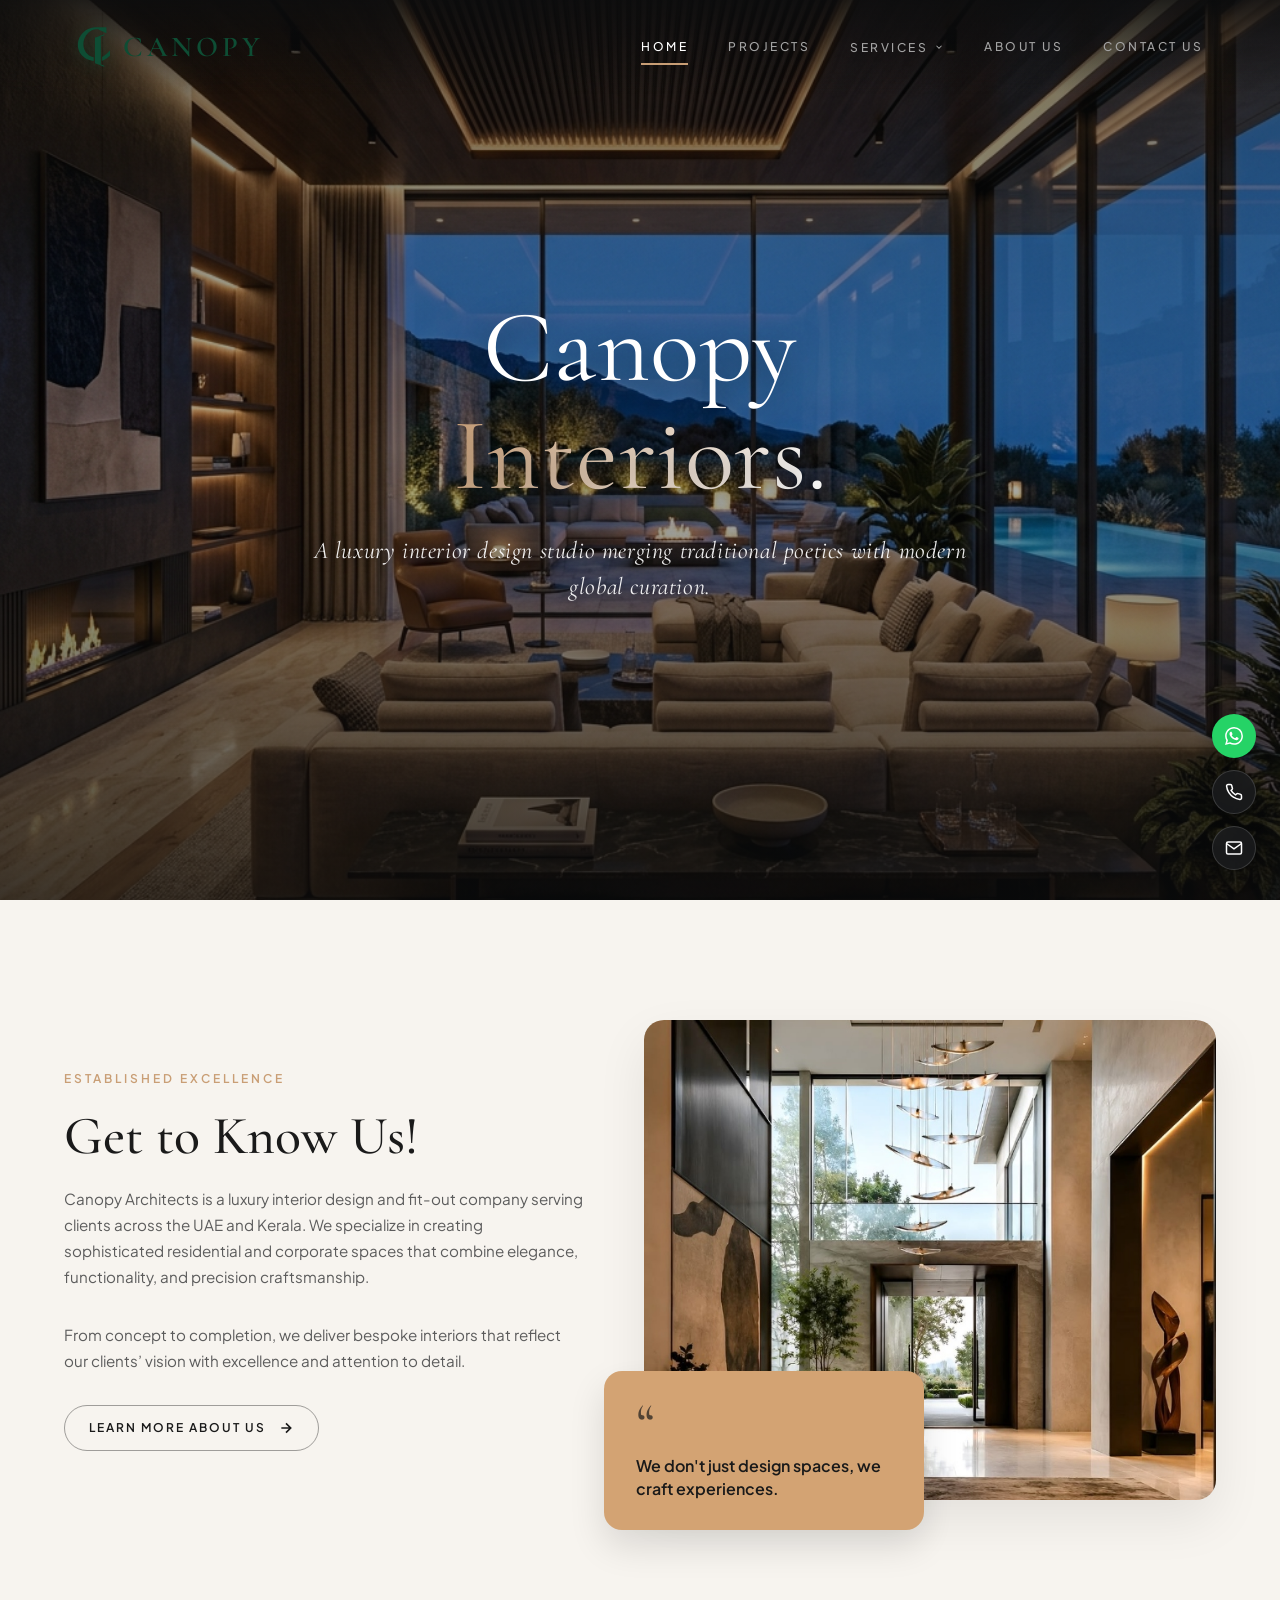
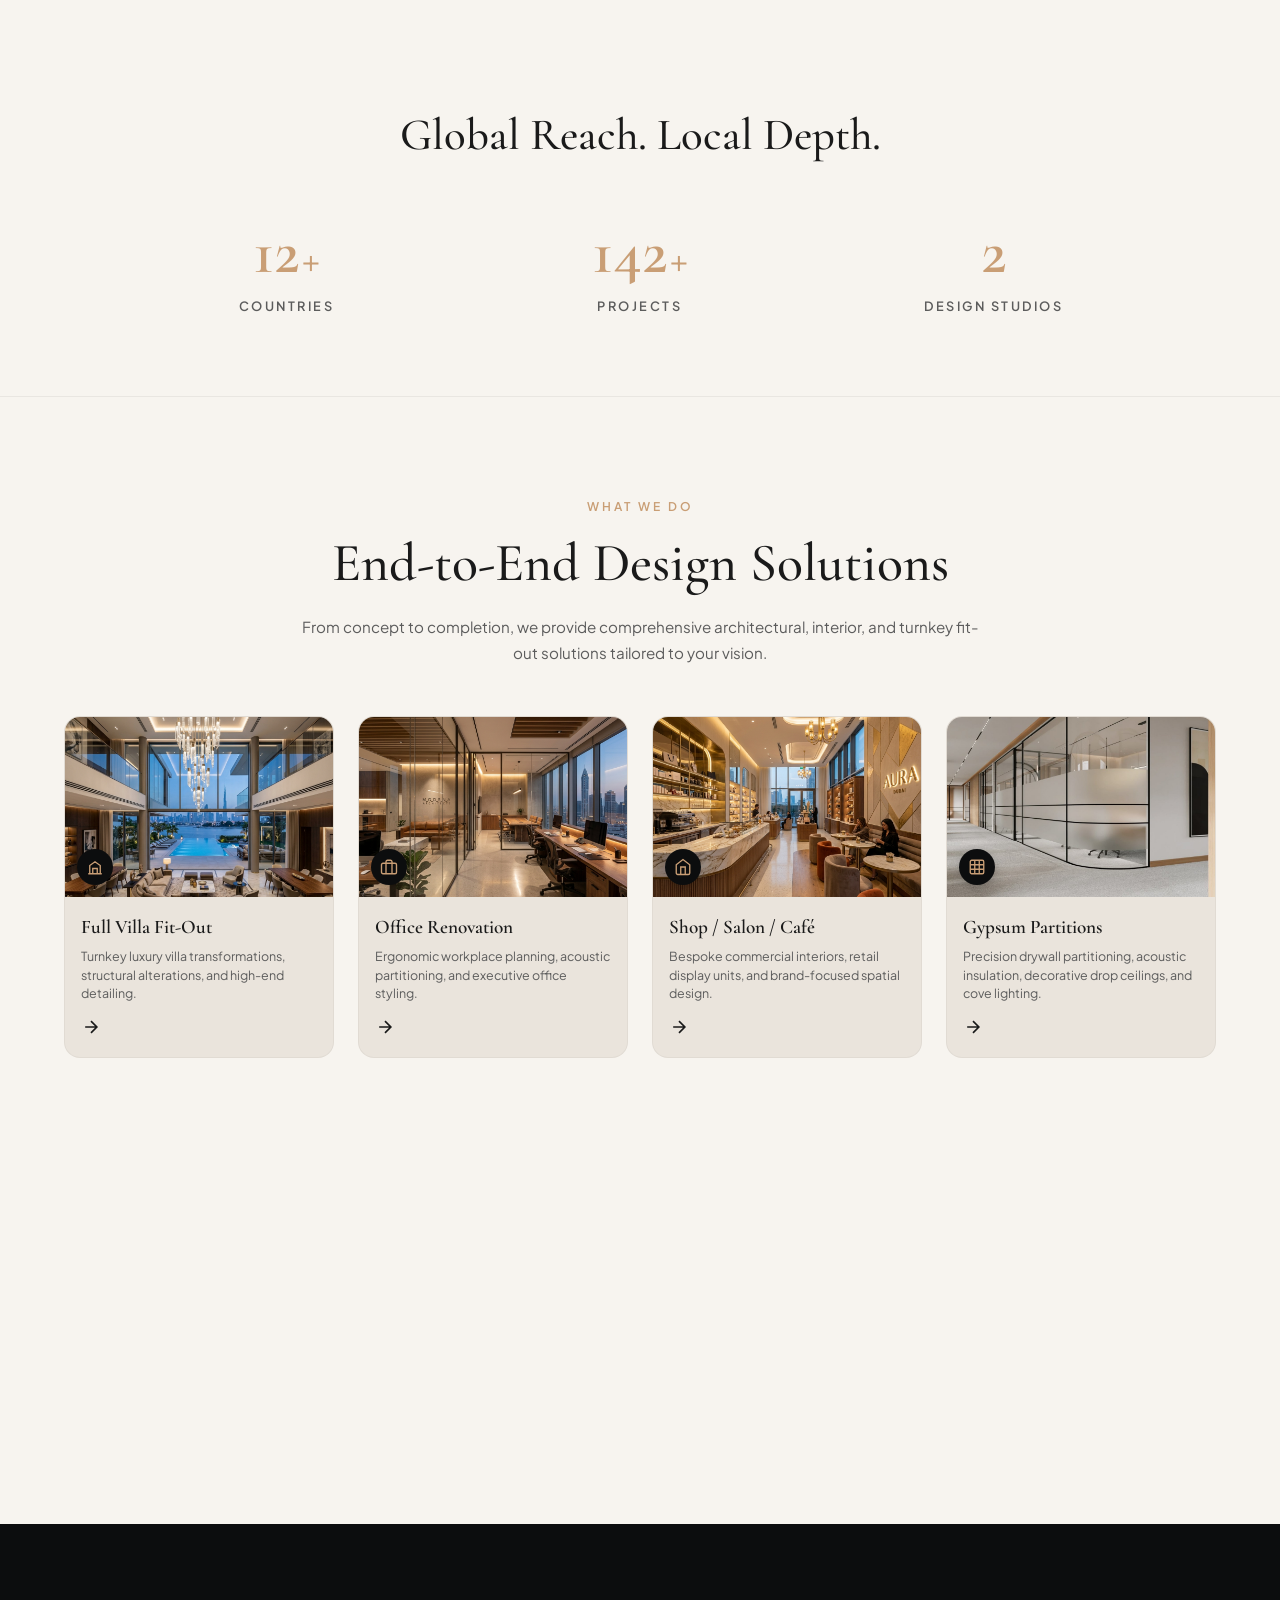
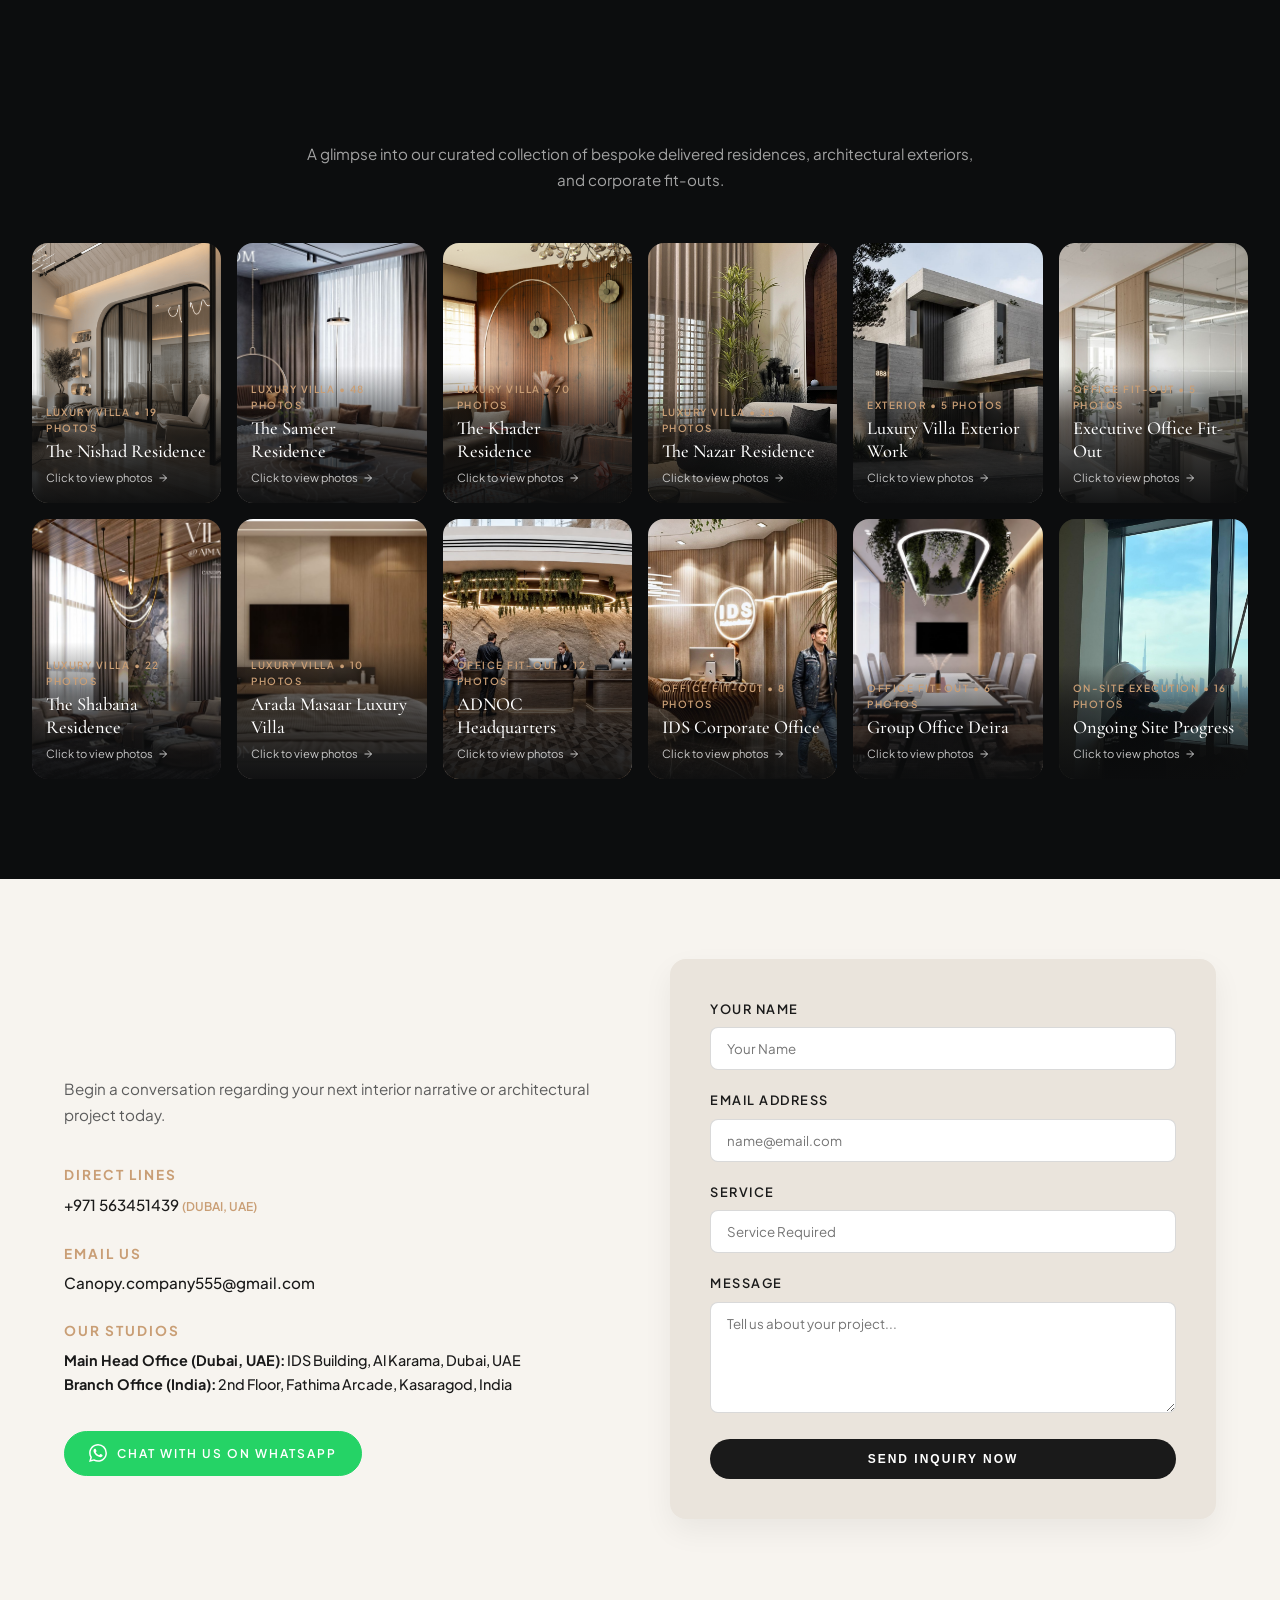
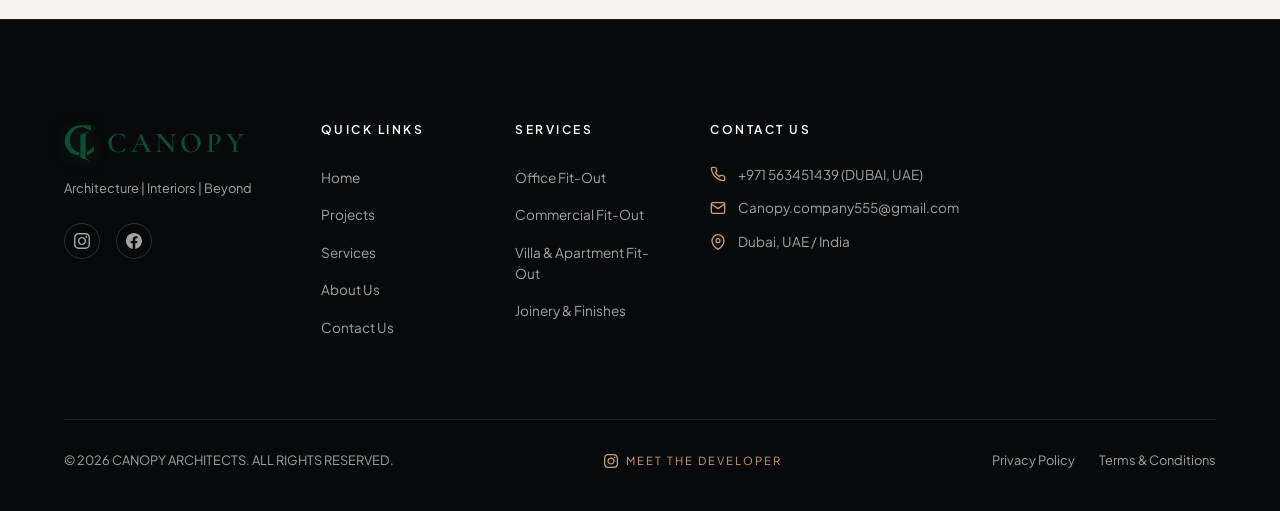
==== index.html @ b6ee69c8 "23" ====
<!DOCTYPE html>
<html lang="en">

<head>
  <meta charset="UTF-8">
  <meta name="viewport" content="width=device-width, initial-scale=1.0">

  <!-- Primary SEO Meta Tags -->
  <title>Canopy Interiors | Luxury Interior Design & Fit-Out Company in Dubai, UAE</title>
  <meta name="description" content="Canopy Interiors is a premium interior design and fit-out company in Dubai, UAE. We specialize in luxury villa interiors, office renovation, commercial fit-outs, joinery, gypsum ceilings, and turnkey solutions across the UAE and India.">
  <meta name="keywords" content="interior design Dubai, fit-out company Dubai, luxury interior design UAE, office fit-out Dubai, villa interior design UAE, commercial fit-out Sharjah, apartment renovation Dubai, gypsum ceiling Dubai, joinery company Dubai, turnkey fit-out UAE, best interior designer Dubai, café salon fit-out Dubai, painting wall finishes Dubai, flooring tiling Dubai, office renovation Dubai, residential fit-out UAE, interior architecture Dubai, luxury villa fit-out Sharjah Ajman, Canopy Interiors, Canopy Architects, bespoke interiors UAE, high-end residential design Dubai, corporate office design UAE, kitchen wardrobe joinery Dubai, interior fit-out company Al Karama">
  <meta name="author" content="Canopy Interiors">
  <meta name="robots" content="index, follow, max-image-preview:large, max-snippet:-1, max-video-preview:-1">
  <meta name="google-site-verification" content="16DG1iK7sAU2YDJqStydUsuy95NNR73WATD-W6Xphis" />

  <!-- Geo-Targeting -->
  <meta name="geo.region" content="AE-DU">
  <meta name="geo.placename" content="Dubai, UAE">
  <meta name="geo.position" content="25.2532;55.3024">
  <meta name="ICBM" content="25.2532, 55.3024">

  <!-- Canonical & Language -->
  <link rel="canonical" href="https://www.canopyinteriors.ae/">
  <link rel="alternate" hreflang="en-ae" href="https://www.canopyinteriors.ae/">
  <link rel="alternate" hreflang="en" href="https://www.canopyinteriors.ae/">
  <link rel="alternate" hreflang="x-default" href="https://www.canopyinteriors.ae/">

  <!-- Open Graph / Facebook -->
  <meta property="og:type" content="website">
  <meta property="og:url" content="https://www.canopyinteriors.ae/">
  <meta property="og:title" content="Canopy Interiors | Luxury Interior Design & Fit-Out Company in Dubai, UAE">
  <meta property="og:description" content="Premium interior design and fit-out studio crafting luxury villa interiors, corporate offices, and commercial spaces across the UAE. From concept to turnkey completion.">
  <meta property="og:image" content="https://www.canopyinteriors.ae/images/hero.jpg">
  <meta property="og:image:width" content="1200">
  <meta property="og:image:height" content="630">
  <meta property="og:locale" content="en_AE">
  <meta property="og:site_name" content="Canopy Interiors">

  <!-- Twitter Card -->
  <meta name="twitter:card" content="summary_large_image">
  <meta name="twitter:title" content="Canopy Interiors | Luxury Interior Design & Fit-Out in Dubai">
  <meta name="twitter:description" content="Premium interior design and fit-out studio crafting luxury villa interiors, corporate offices, and commercial spaces across the UAE.">
  <meta name="twitter:image" content="https://www.canopyinteriors.ae/images/hero.jpg">

  <!-- Performance & Branding -->
  <meta name="theme-color" content="#1a1a1a">
  <meta name="msapplication-TileColor" content="#1a1a1a">
  <link rel="dns-prefetch" href="//fonts.googleapis.com">
  <link rel="dns-prefetch" href="//fonts.gstatic.com">
  <link rel="preconnect" href="https://fonts.googleapis.com" crossorigin>
  <link rel="preconnect" href="https://fonts.gstatic.com" crossorigin>

  <!-- Favicon -->
  <link rel="icon" type="image/svg+xml" href="images/canopy_logo_mark.svg">
  <link rel="alternate icon" type="image/png" href="images/canopy_logo_mark.png">
  <link rel="apple-touch-icon" href="images/canopy_logo_mark.png">

  <!-- Stylesheet -->
  <link rel="stylesheet" href="style.css">

  <!-- JSON-LD Structured Data: Organization -->
  <script type="application/ld+json">
  {
    "@context": "https://schema.org",
    "@type": "Organization",
    "name": "Canopy Interiors",
    "alternateName": "Canopy Architects",
    "url": "https://www.canopyinteriors.ae",
    "logo": "https://www.canopyinteriors.ae/images/canopy_logo_mark.svg",
    "image": "https://www.canopyinteriors.ae/images/hero.jpg",
    "description": "Premium interior design and fit-out company in Dubai, UAE specializing in luxury villa interiors, office renovation, and commercial fit-outs.",
    "email": "Canopy.company555@gmail.com",
    "telephone": "+971563451439",
    "address": {
      "@type": "PostalAddress",
      "streetAddress": "IDS Building, Al Karama",
      "addressLocality": "Dubai",
      "addressRegion": "Dubai",
      "addressCountry": "AE"
    },
    "sameAs": [
      "https://www.instagram.com/canopy_company"
    ],
    "contactPoint": {
      "@type": "ContactPoint",
      "telephone": "+971563451439",
      "contactType": "customer service",
      "areaServed": ["AE", "IN"],
      "availableLanguage": ["English", "Arabic", "Hindi", "Malayalam"]
    }
  }
  </script>

  <!-- JSON-LD Structured Data: LocalBusiness (Interior Designer) -->
  <script type="application/ld+json">
  {
    "@context": "https://schema.org",
    "@type": "InteriorDesigner",
    "name": "Canopy Interiors",
    "image": "https://www.canopyinteriors.ae/images/hero.jpg",
    "url": "https://www.canopyinteriors.ae",
    "telephone": "+971563451439",
    "email": "Canopy.company555@gmail.com",
    "address": {
      "@type": "PostalAddress",
      "streetAddress": "IDS Building, Al Karama",
      "addressLocality": "Dubai",
      "addressRegion": "Dubai",
      "postalCode": "",
      "addressCountry": "AE"
    },
    "geo": {
      "@type": "GeoCoordinates",
      "latitude": 25.2532,
      "longitude": 55.3024
    },
    "openingHoursSpecification": [
      {
        "@type": "OpeningHoursSpecification",
        "dayOfWeek": ["Monday","Tuesday","Wednesday","Thursday","Sunday"],
        "opens": "09:00",
        "closes": "18:00"
      },
      {
        "@type": "OpeningHoursSpecification",
        "dayOfWeek": "Saturday",
        "opens": "09:00",
        "closes": "14:00"
      }
    ],
    "priceRange": "$$$$",
    "areaServed": [
      { "@type": "City", "name": "Dubai" },
      { "@type": "City", "name": "Sharjah" },
      { "@type": "City", "name": "Ajman" },
      { "@type": "City", "name": "Abu Dhabi" },
      { "@type": "Country", "name": "United Arab Emirates" }
    ],
    "hasOfferCatalog": {
      "@type": "OfferCatalog",
      "name": "Interior Design & Fit-Out Services",
      "itemListElement": [
        { "@type": "Offer", "itemOffered": { "@type": "Service", "name": "Office Renovation & Fit-Out" } },
        { "@type": "Offer", "itemOffered": { "@type": "Service", "name": "Full Villa Fit-Out" } },
        { "@type": "Offer", "itemOffered": { "@type": "Service", "name": "Apartment Renovation" } },
        { "@type": "Offer", "itemOffered": { "@type": "Service", "name": "Shop / Salon / Café Fit-Out" } },
        { "@type": "Offer", "itemOffered": { "@type": "Service", "name": "Gypsum Partitions & Ceilings" } },
        { "@type": "Offer", "itemOffered": { "@type": "Service", "name": "Joinery, Wardrobes & Kitchens" } },
        { "@type": "Offer", "itemOffered": { "@type": "Service", "name": "Painting & Wall Finishes" } },
        { "@type": "Offer", "itemOffered": { "@type": "Service", "name": "Flooring & Tiling" } }
      ]
    }
  }
  </script>

  <!-- JSON-LD Structured Data: WebSite with SearchAction -->
  <script type="application/ld+json">
  {
    "@context": "https://schema.org",
    "@type": "WebSite",
    "name": "Canopy Interiors",
    "url": "https://www.canopyinteriors.ae",
    "potentialAction": {
      "@type": "SearchAction",
      "target": "https://www.canopyinteriors.ae/?s={search_term_string}",
      "query-input": "required name=search_term_string"
    }
  }
  </script>

  <!-- JSON-LD Structured Data: BreadcrumbList -->
  <script type="application/ld+json">
  {
    "@context": "https://schema.org",
    "@type": "BreadcrumbList",
    "itemListElement": [
      {
        "@type": "ListItem",
        "position": 1,
        "name": "Home",
        "item": "https://www.canopyinteriors.ae/"
      }
    ]
  }
  </script>

  <!-- JSON-LD Structured Data: FAQPage (Rich Snippets) -->
  <script type="application/ld+json">
  {
    "@context": "https://schema.org",
    "@type": "FAQPage",
    "mainEntity": [
      {
        "@type": "Question",
        "name": "What services does Canopy Interiors offer in Dubai?",
        "acceptedAnswer": {
          "@type": "Answer",
          "text": "Canopy Interiors offers comprehensive interior design and fit-out services including full villa fit-outs, office renovations, commercial fit-outs (shops, salons, cafés), apartment renovations, gypsum partitions and ceilings, joinery and kitchen design, painting and wall finishes, and flooring and tiling services across Dubai, Sharjah, Ajman, and the wider UAE."
        }
      },
      {
        "@type": "Question",
        "name": "Where is Canopy Interiors located?",
        "acceptedAnswer": {
          "@type": "Answer",
          "text": "Canopy Interiors has its main head office at IDS Building, Al Karama, Dubai, UAE. We also have a branch office at 2nd Floor, Fathima Arcade, Kasaragod, India. We serve clients across Dubai, Sharjah, Ajman, Abu Dhabi, and all UAE emirates."
        }
      },
      {
        "@type": "Question",
        "name": "Does Canopy Interiors do office fit-outs in Dubai?",
        "acceptedAnswer": {
          "@type": "Answer",
          "text": "Yes, Canopy Interiors specializes in office renovation and fit-out services in Dubai. We provide ergonomic workplace planning, acoustic partitioning, IT cabling integration, executive office styling, and complete corporate interior transformations. Our portfolio includes projects like the ADNOC Headquarters and IDS Executive Corporate Office."
        }
      },
      {
        "@type": "Question",
        "name": "What areas does Canopy Interiors serve in the UAE?",
        "acceptedAnswer": {
          "@type": "Answer",
          "text": "Canopy Interiors serves clients across all major emirates in the UAE including Dubai, Sharjah, Ajman, Abu Dhabi, Ras Al Khaimah, Fujairah, and Umm Al Quwain. We have completed over 150 projects across 12 countries, with a strong focus on the UAE market."
        }
      },
      {
        "@type": "Question",
        "name": "How much does interior design cost in Dubai?",
        "acceptedAnswer": {
          "@type": "Answer",
          "text": "Interior design costs in Dubai vary based on the scope, size, and luxury level of the project. Canopy Interiors offers bespoke pricing tailored to each client's requirements. Contact us at +971 563451439 or Canopy.company555@gmail.com for a personalized consultation and quote."
        }
      }
    ]
  }
  </script>
</head>

<body>
  <!-- Scroll Progress Bar -->
  <div class="scroll-progress-bar" id="scrollProgress"></div>

  <!-- Header Navigation -->
  <header class="header" id="header">
    <div class="nav-container">
      <a href="index.html" class="logo">
        <img src="images/canopy_logo_mark.svg" alt="Canopy Logo" class="logo-icon">
        <span>CANOPY</span>
      </a>

      <nav class="desktop-nav">
        <a href="index.html" class="active">HOME</a>
        <a href="projects.html">PROJECTS</a>
        <div class="nav-dropdown-container">
          <button type="button" class="nav-dropdown-btn" id="servicesDropdownBtn" aria-expanded="false" aria-haspopup="true">
            <span>SERVICES</span>
            <svg class="dropdown-chevron" width="10" height="10" viewBox="0 0 24 24" fill="none" stroke="currentColor" stroke-width="2.5"><path d="M6 9l6 6 6-6"/></svg>
          </button>
          <div class="services-context-menu" id="servicesContextMenu" role="menu">
            <!-- Group 1: Commercial Fit-Out -->
            <div class="context-menu-group">
              <a href="services.html#office" class="context-menu-item" role="menuitem">
                <span class="item-icon">
                  <svg width="16" height="16" viewBox="0 0 24 24" fill="none" stroke="currentColor" stroke-width="2"><rect x="2" y="7" width="20" height="14" rx="2" ry="2"/><path d="M16 21V5a2 2 0 0 0-2-2h-4a2 2 0 0 0-2 2v16"/></svg>
                </span>
                <span class="item-text">Office Renovation & Fit-Out</span>
              </a>
              <a href="services.html#retail" class="context-menu-item" role="menuitem">
                <span class="item-icon">
                  <svg width="16" height="16" viewBox="0 0 24 24" fill="none" stroke="currentColor" stroke-width="2"><path d="M3 9l9-7 9 7v11a2 2 0 0 1-2 2H5a2 2 0 0 1-2-2z"/><polyline points="9 22 9 12 15 12 15 22"/></svg>
                </span>
                <span class="item-text">Shop / Salon / Café Fit-Out</span>
              </a>
            </div>

            <div class="context-menu-divider"></div>

            <!-- Group 2: Architectural & Finishes -->
            <div class="context-menu-group">
              <a href="services.html#gypsum" class="context-menu-item" role="menuitem">
                <span class="item-icon">
                  <svg width="16" height="16" viewBox="0 0 24 24" fill="none" stroke="currentColor" stroke-width="2"><rect x="3" y="3" width="18" height="18" rx="2"/><path d="M3 9h18M3 15h18M9 3v18M15 3v18"/></svg>
                </span>
                <span class="item-text">Gypsum Partitions & Ceilings</span>
              </a>
              <a href="services.html#joinery" class="context-menu-item" role="menuitem">
                <span class="item-icon">
                  <svg width="16" height="16" viewBox="0 0 24 24" fill="none" stroke="currentColor" stroke-width="2"><path d="M20 3H4a2 2 0 0 0-2 2v14a2 2 0 0 0 2 2h16a2 2 0 0 0 2-2V5a2 2 0 0 0-2-2z"/><line x1="12" y1="3" x2="12" y2="21"/><line x1="12" y1="12" x2="20" y2="12"/></svg>
                </span>
                <span class="item-text">Joinery, Wardrobes & Kitchens</span>
              </a>
              <a href="services.html#painting" class="context-menu-item" role="menuitem">
                <span class="item-icon">
                  <svg width="16" height="16" viewBox="0 0 24 24" fill="none" stroke="currentColor" stroke-width="2"><path d="M12 19l7-7 3 3-7 7-3-3z"/><path d="M18 13l-1.5-7.5L2 2l3.5 14.5L13 18l5-5z"/><circle cx="11" cy="11" r="2"/></svg>
                </span>
                <span class="item-text">Painting & Wall Finishes</span>
              </a>
              <a href="services.html#flooring" class="context-menu-item" role="menuitem">
                <span class="item-icon">
                  <svg width="16" height="16" viewBox="0 0 24 24" fill="none" stroke="currentColor" stroke-width="2"><rect x="3" y="3" width="18" height="18" rx="2"/><line x1="3" y1="12" x2="21" y2="12"/><line x1="12" y1="3" x2="12" y2="21"/></svg>
                </span>
                <span class="item-text">Flooring & Tiling</span>
              </a>
            </div>

            <div class="context-menu-divider"></div>

            <!-- Group 3: Residential Fit-Out -->
            <div class="context-menu-group">
              <a href="services.html#apartment" class="context-menu-item" role="menuitem">
                <span class="item-icon">
                  <svg width="16" height="16" viewBox="0 0 24 24" fill="none" stroke="currentColor" stroke-width="2"><rect x="4" y="2" width="16" height="20" rx="2"/><line x1="9" y1="6" x2="11" y2="6"/><line x1="13" y1="6" x2="15" y2="6"/></svg>
                </span>
                <span class="item-text">Apartment Renovation</span>
              </a>
              <a href="services.html#villa" class="context-menu-item" role="menuitem">
                <span class="item-icon">
                  <svg width="16" height="16" viewBox="0 0 24 24" fill="none" stroke="currentColor" stroke-width="2"><path d="M3 21h18M5 21V10l7-5 7 5v11M9 14h6v7H9z"/></svg>
                </span>
                <span class="item-text">Full Villa Fit-Out</span>
              </a>
            </div>

            <div class="context-menu-divider"></div>

            <!-- Action Link -->
            <div class="context-menu-group">
              <a href="services.html" class="context-menu-item item-action" role="menuitem">
                <span class="item-text">All Services Overview</span>
                <span class="item-arrow">
                  <svg width="12" height="12" viewBox="0 0 24 24" fill="none" stroke="currentColor" stroke-width="2.5"><path d="M9 18l6-6-6-6"/></svg>
                </span>
              </a>
            </div>
          </div>
        </div>
        <a href="about.html">ABOUT US</a>
        <a href="contact.html">CONTACT US</a>
      </nav>


      <div class="menu-toggle" id="menuToggle" aria-label="Open Navigation Menu">
        <span></span>
        <span></span>
        <span></span>
      </div>
    </div>
  </header>

  <!-- Mobile Overlay Menu -->
  <div class="mobile-menu-overlay" id="mobileMenu">
    <div class="mobile-menu-close" id="menuClose">&#x2715;</div>
    <ul class="mobile-nav-links">
      <li><a href="index.html" class="active">HOME</a></li>
      <li><a href="projects.html">PROJECTS</a></li>
      <li><a href="services.html">SERVICES</a></li>
      <li><a href="about.html">ABOUT US</a></li>
      <li><a href="contact.html">CONTACT US</a></li>
    </ul>

    <!-- Quick Contact Links inside Mobile Sidebar -->
    <div class="mobile-sidebar-contacts">
      <a href="https://wa.me/971563451439" target="_blank" class="sidebar-contact-btn sidebar-wa">
        <svg width="18" height="18" viewBox="0 0 24 24" fill="currentColor">
          <path d="M17.472 14.382c-.297-.149-1.758-.867-2.03-.967-.273-.099-.471-.148-.67.15-.197.297-.767.966-.94 1.164-.173.199-.347.223-.644.075-.297-.15-1.255-.463-2.39-1.475-.883-.788-1.48-1.761-1.653-2.059-.173-.297-.018-.458.13-.606.134-.133.298-.347.446-.52.149-.174.198-.298.298-.497.099-.198.05-.371-.025-.52-.075-.149-.669-1.612-.916-2.207-.242-.579-.487-.5-.669-.51-.173-.008-.371-.01-.57-.01-.198 0-.52.074-.792.372-.272.297-1.04 1.016-1.04 2.479 0 1.462 1.065 2.875 1.213 3.074.149.198 2.096 3.2 5.077 4.487.709.306 1.262.489 1.694.625.712.227 1.36.195 1.871.118.571-.085 1.758-.719 2.006-1.413.248-.694.248-1.289.173-1.413-.074-.124-.272-.198-.57-.347m-5.421 7.403h-.004a9.87 9.87 0 01-5.031-1.378l-.361-.214-3.741.982.998-3.648-.235-.374a9.86 9.86 0 01-1.51-5.26c.001-5.45 4.436-9.884 9.888-9.884 2.64 0 5.122 1.03 6.988 2.898a9.825 9.825 0 012.893 6.994c-.003 5.45-4.437 9.884-9.885 9.884m8.411-18.297A11.815 11.815 0 0012.05 0C5.495 0 .16 5.335.157 11.892c0 2.096.547 4.142 1.588 5.945L.057 24l6.305-1.654a11.882 11.882 0 005.683 1.448h.005c6.554 0 11.89-5.335 11.893-11.893a11.821 11.821 0 00-3.48-8.413Z"/>
        </svg>
        <span>WhatsApp</span>
      </a>
      <a href="tel:+971563451439" class="sidebar-contact-btn sidebar-phone">
        <svg width="18" height="18" viewBox="0 0 24 24" fill="none" stroke="currentColor" stroke-width="2">
          <path d="M22 16.92v3a2 2 0 0 1-2.18 2 19.79 19.79 0 0 1-8.63-3.07 19.5 19.5 0 0 1-6-6 19.79 19.79 0 0 1-3.07-8.67A2 2 0 0 1 4.11 2h3a2 2 0 0 1 2 1.72 12.84 12.84 0 0 0 .7 2.81 2 2 0 0 1-.45 2.11L8.09 9.91a16 16 0 0 0 6 6l1.27-1.27a2 2 0 0 1 2.11-.45 12.84 12.84 0 0 0 2.81.7A2 2 0 0 1 22 16.92z"/>
        </svg>
        <span>Call Us</span>
      </a>
      <a href="mailto:Canopy.company555@gmail.com" class="sidebar-contact-btn sidebar-email">
        <svg width="18" height="18" viewBox="0 0 24 24" fill="none" stroke="currentColor" stroke-width="2">
          <path d="M4 4h16c1.1 0 2 .9 2 2v12c0 1.1-.9 2-2 2H4c-1.1 0-2-.9-2-2V6c0-1.1.9-2 2-2z"/>
          <polyline points="22,6 12,13 2,6"/>
        </svg>
        <span>Email Us</span>
      </a>
    </div>
  </div>

  <main>
    <!-- Hero Section -->
    <section class="hero-section" id="hero">
      <div class="hero-bg" style="background-image: url('images/hero.jpg');"></div>
      <div class="hero-overlay"></div>

      <div class="hero-content">
        <h1 class="hero-title">
          Canopy<br><span class="hero-architects-gold">Interiors.</span>
        </h1>
        <p class="hero-tagline">
          A luxury interior design studio merging traditional poetics with modern global curation.
        </p>
      </div>

      <!-- Floating Action Buttons -->
      <div class="hero-floating-contacts">
        <a href="https://wa.me/971563451439" target="_blank" class="float-btn float-wa" aria-label="WhatsApp">
          <svg width="18" height="18" viewBox="0 0 24 24" fill="currentColor">
            <path
              d="M17.472 14.382c-.297-.149-1.758-.867-2.03-.967-.273-.099-.471-.148-.67.15-.197.297-.767.966-.94 1.164-.173.199-.347.223-.644.075-.297-.15-1.255-.463-2.39-1.475-.883-.788-1.48-1.761-1.653-2.059-.173-.297-.018-.458.13-.606.134-.133.298-.347.446-.52.149-.174.198-.298.298-.497.099-.198.05-.371-.025-.52-.075-.149-.669-1.612-.916-2.207-.242-.579-.487-.5-.669-.51-.173-.008-.371-.01-.57-.01-.198 0-.52.074-.792.372-.272.297-1.04 1.016-1.04 2.479 0 1.462 1.065 2.875 1.213 3.074.149.198 2.096 3.2 5.077 4.487.709.306 1.262.489 1.694.625.712.227 1.36.195 1.871.118.571-.085 1.758-.719 2.006-1.413.248-.694.248-1.289.173-1.413-.074-.124-.272-.198-.57-.347m-5.421 7.403h-.004a9.87 9.87 0 01-5.031-1.378l-.361-.214-3.741.982.998-3.648-.235-.374a9.86 9.86 0 01-1.51-5.26c.001-5.45 4.436-9.884 9.888-9.884 2.64 0 5.122 1.03 6.988 2.898a9.825 9.825 0 012.893 6.994c-.003 5.45-4.437 9.884-9.885 9.884m8.411-18.297A11.815 11.815 0 0012.05 0C5.495 0 .16 5.335.157 11.892c0 2.096.547 4.142 1.588 5.945L.057 24l6.305-1.654a11.882 11.882 0 005.683 1.448h.005c6.554 0 11.89-5.335 11.893-11.893a11.821 11.821 0 00-3.48-8.413Z" />
          </svg>
        </a>
        <a href="tel:+971563451439" class="float-btn float-dark" aria-label="Phone">
          <svg width="18" height="18" viewBox="0 0 24 24" fill="none" stroke="currentColor" stroke-width="2">
            <path
              d="M22 16.92v3a2 2 0 0 1-2.18 2 19.79 19.79 0 0 1-8.63-3.07 19.5 19.5 0 0 1-6-6 19.79 19.79 0 0 1-3.07-8.67A2 2 0 0 1 4.11 2h3a2 2 0 0 1 2 1.72 12.84 12.84 0 0 0 .7 2.81 2 2 0 0 1-.45 2.11L8.09 9.91a16 16 0 0 0 6 6l1.27-1.27a2 2 0 0 1 2.11-.45 12.84 12.84 0 0 0 2.81.7A2 2 0 0 1 22 16.92z" />
          </svg>
        </a>
        <a href="mailto:Canopy.company555@gmail.com" class="float-btn float-dark" aria-label="Email">
          <svg width="18" height="18" viewBox="0 0 24 24" fill="none" stroke="currentColor" stroke-width="2">
            <path d="M4 4h16c1.1 0 2 .9 2 2v12c0 1.1-.9 2-2 2H4c-1.1 0-2-.9-2-2V6c0-1.1.9-2 2-2z" />
            <polyline points="22,6 12,13 2,6" />
          </svg>
        </a>
      </div>

    </section>

    <!-- Get to Know Us Section -->
    <section class="about-canopy-section" id="about">
      <div class="container">
        <div class="about-canopy-grid">
          <div class="about-canopy-left">
            <span class="section-tag">ESTABLISHED EXCELLENCE</span>
            <h2 class="section-heading">Get to Know Us!</h2>
            <p class="section-desc">
              Canopy Architects is a luxury interior design and fit-out company serving clients across the UAE and
              Kerala. We specialize in creating sophisticated residential and corporate spaces that combine elegance,
              functionality, and precision craftsmanship.
            </p>
            <p class="section-desc">
              From concept to completion, we deliver bespoke interiors that reflect our clients’ vision with excellence
              and attention to detail.
            </p>
            <a href="about.html" class="btn-outline-dark">
              <span>LEARN MORE ABOUT US</span>
              <svg width="16" height="16" viewBox="0 0 24 24" fill="none" stroke="currentColor" stroke-width="2.5">
                <path d="M5 12h14M12 5l7 7-7 7" />
              </svg>
            </a>
          </div>

          <div class="about-canopy-right">
            <div class="about-img-container">
              <img src="images/about.jpg" alt="Canopy Interiors - Luxury interior design studio in Dubai UAE" loading="lazy">
              <div class="floating-quote-box">
                <div class="quote-icon">“</div>
                <p>We don't just design spaces, we craft experiences.</p>
              </div>
            </div>
          </div>
        </div>
      </div>
    </section>

    <!-- Global Stats Section -->
    <section class="stats-section">
      <div class="container">
        <h3 class="stats-title">Global Reach. Local Depth.</h3>
        <div class="stats-grid">
          <div class="stat-item">
            <p class="stat-num"><span class="stat-counter" data-target="12">0</span><span class="plus-fix">+</span></p>
            <p class="stat-label">Countries</p>
          </div>
          <div class="stat-item">
            <p class="stat-num"><span class="stat-counter" data-target="150">0</span><span class="plus-fix">+</span></p>
            <p class="stat-label">Projects</p>
          </div>
          <div class="stat-item">
            <p class="stat-num"><span class="stat-counter" data-target="2">0</span></p>
            <p class="stat-label">Design Studios</p>
          </div>
        </div>
      </div>
    </section>

    <!-- Section 1: WHAT WE DO (Light Section) -->
    <section class="what-we-do-section" id="services">
      <div class="container">
        <div class="what-we-do-header">
          <span class="section-tag">WHAT WE DO</span>
          <h2 class="section-heading">End-to-End Design Solutions</h2>
          <p class="section-desc">
            From concept to completion, we provide comprehensive architectural, interior, and turnkey fit-out
            solutions tailored to your vision.
          </p>
        </div>

        <!-- All 8 Fit-Out Services Cards -->
        <div class="what-we-do-cards">
          <!-- Card 1: Villa Fit-Out -->
          <div class="service-card">
            <div class="service-img-wrapper">
              <img src="images/service_villa.jpg" alt="Full luxury villa fit-out and interior design service in Dubai UAE" loading="lazy">
              <div class="service-icon-badge">
                <svg width="20" height="20" viewBox="0 0 24 24" fill="none" stroke="currentColor" stroke-width="1.8">
                  <path d="M3 21h18M5 21V10l7-5 7 5v11M9 14h6v7H9z" />
                </svg>
              </div>
            </div>
            <div class="service-card-body">
              <h3>Full Villa Fit-Out</h3>
              <p>Turnkey luxury villa transformations, structural alterations, and high-end detailing.</p>
              <a href="contact.html" class="card-arrow-link">
                <svg width="20" height="20" viewBox="0 0 24 24" fill="none" stroke="currentColor" stroke-width="2">
                  <path d="M5 12h14M12 5l7 7-7 7" />
                </svg>
              </a>
            </div>
          </div>

          <!-- Card 2: Office Renovation -->
          <div class="service-card">
            <div class="service-img-wrapper">
              <img src="images/service_office.jpg" alt="Office renovation and corporate fit-out service in Dubai UAE" loading="lazy">
              <div class="service-icon-badge">
                <svg width="20" height="20" viewBox="0 0 24 24" fill="none" stroke="currentColor" stroke-width="1.8">
                  <rect x="2" y="7" width="20" height="14" rx="2" ry="2" />
                  <path d="M16 21V5a2 2 0 0 0-2-2h-4a2 2 0 0 0-2 2v16" />
                </svg>
              </div>
            </div>
            <div class="service-card-body">
              <h3>Office Renovation</h3>
              <p>Ergonomic workplace planning, acoustic partitioning, and executive office styling.</p>
              <a href="contact.html" class="card-arrow-link">
                <svg width="20" height="20" viewBox="0 0 24 24" fill="none" stroke="currentColor" stroke-width="2">
                  <path d="M5 12h14M12 5l7 7-7 7" />
                </svg>
              </a>
            </div>
          </div>

          <!-- Card 3: Shop / Salon / Café Fit-Out -->
          <div class="service-card">
            <div class="service-img-wrapper">
              <img src="images/service_retail.jpg" alt="Shop salon café commercial fit-out and retail interior design Dubai" loading="lazy">
              <div class="service-icon-badge">
                <svg width="20" height="20" viewBox="0 0 24 24" fill="none" stroke="currentColor" stroke-width="1.8">
                  <path d="M3 9l9-7 9 7v11a2 2 0 0 1-2 2H5a2 2 0 0 1-2-2z" />
                  <polyline points="9 22 9 12 15 12 15 22" />
                </svg>
              </div>
            </div>
            <div class="service-card-body">
              <h3>Shop / Salon / Café</h3>
              <p>Bespoke commercial interiors, retail display units, and brand-focused spatial design.</p>
              <a href="contact.html" class="card-arrow-link">
                <svg width="20" height="20" viewBox="0 0 24 24" fill="none" stroke="currentColor" stroke-width="2">
                  <path d="M5 12h14M12 5l7 7-7 7" />
                </svg>
              </a>
            </div>
          </div>

          <!-- Card 4: Gypsum Partitions & Ceilings -->
          <div class="service-card">
            <div class="service-img-wrapper">
              <img src="images/office_glass_fitout2.jpg" alt="Gypsum partitions and ceilings fit-out service Dubai" loading="lazy">
              <div class="service-icon-badge">
                <svg width="20" height="20" viewBox="0 0 24 24" fill="none" stroke="currentColor" stroke-width="1.8">
                  <rect x="3" y="3" width="18" height="18" rx="2" />
                  <path d="M3 9h18M3 15h18M9 3v18M15 3v18" />
                </svg>
              </div>
            </div>
            <div class="service-card-body">
              <h3>Gypsum Partitions</h3>
              <p>Precision drywall partitioning, acoustic insulation, decorative drop ceilings, and cove lighting.</p>
              <a href="contact.html" class="card-arrow-link">
                <svg width="20" height="20" viewBox="0 0 24 24" fill="none" stroke="currentColor" stroke-width="2">
                  <path d="M5 12h14M12 5l7 7-7 7" />
                </svg>
              </a>
            </div>
          </div>

          <!-- Card 5: Joinery, Wardrobes & Kitchens -->
          <div class="service-card">
            <div class="service-img-wrapper">
              <img src="images/service_joinery.jpg" alt="Joinery wardrobes and bespoke kitchens Dubai" loading="lazy">
              <div class="service-icon-badge">
                <svg width="20" height="20" viewBox="0 0 24 24" fill="none" stroke="currentColor" stroke-width="1.8">
                  <path d="M20 3H4a2 2 0 0 0-2 2v14a2 2 0 0 0 2 2h16a2 2 0 0 0 2-2V5a2 2 0 0 0-2-2z" />
                  <line x1="12" y1="3" x2="12" y2="21" />
                  <line x1="12" y1="12" x2="20" y2="12" />
                </svg>
              </div>
            </div>
            <div class="service-card-body">
              <h3>Joinery & Kitchens</h3>
              <p>Custom luxury woodwork, bespoke built-in wardrobes, modular kitchens, and wood paneling.</p>
              <a href="contact.html" class="card-arrow-link">
                <svg width="20" height="20" viewBox="0 0 24 24" fill="none" stroke="currentColor" stroke-width="2">
                  <path d="M5 12h14M12 5l7 7-7 7" />
                </svg>
              </a>
            </div>
          </div>

          <!-- Card 6: Painting & Wall Finishes -->
          <div class="service-card">
            <div class="service-img-wrapper">
              <img src="images/service_painting.jpg" alt="Painting and luxury wall finishes in Dubai" loading="lazy">
              <div class="service-icon-badge">
                <svg width="20" height="20" viewBox="0 0 24 24" fill="none" stroke="currentColor" stroke-width="1.8">
                  <path d="M12 19l7-7 3 3-7 7-3-3z" />
                  <path d="M18 13l-1.5-7.5L2 2l3.5 14.5L13 18l5-5z" />
                  <circle cx="11" cy="11" r="2" />
                </svg>
              </div>
            </div>
            <div class="service-card-body">
              <h3>Painting & Finishes</h3>
              <p>Premium painting, Venetian plaster, micro-cement wall coatings, and decorative accent walls.</p>
              <a href="contact.html" class="card-arrow-link">
                <svg width="20" height="20" viewBox="0 0 24 24" fill="none" stroke="currentColor" stroke-width="2">
                  <path d="M5 12h14M12 5l7 7-7 7" />
                </svg>
              </a>
            </div>
          </div>

          <!-- Card 7: Flooring & Tiling -->
          <div class="service-card">
            <div class="service-img-wrapper">
              <img src="images/service_flooring.jpg" alt="Flooring and tiling installation Dubai" loading="lazy">
              <div class="service-icon-badge">
                <svg width="20" height="20" viewBox="0 0 24 24" fill="none" stroke="currentColor" stroke-width="1.8">
                  <rect x="3" y="3" width="18" height="18" rx="2" />
                  <line x1="3" y1="12" x2="21" y2="12" />
                  <line x1="12" y1="3" x2="12" y2="21" />
                </svg>
              </div>
            </div>
            <div class="service-card-body">
              <h3>Flooring & Tiling</h3>
              <p>Large-format porcelain slabs, Italian marble, parquet hardwood, SPC vinyl, and precision grouting.</p>
              <a href="contact.html" class="card-arrow-link">
                <svg width="20" height="20" viewBox="0 0 24 24" fill="none" stroke="currentColor" stroke-width="2">
                  <path d="M5 12h14M12 5l7 7-7 7" />
                </svg>
              </a>
            </div>
          </div>

          <!-- Card 8: Apartment Renovation -->
          <div class="service-card">
            <div class="service-img-wrapper">
              <img src="images/service_apartment.jpg" alt="Apartment renovation and remodeling Dubai" loading="lazy">
              <div class="service-icon-badge">
                <svg width="20" height="20" viewBox="0 0 24 24" fill="none" stroke="currentColor" stroke-width="1.8">
                  <rect x="4" y="2" width="16" height="20" rx="2" />
                  <line x1="9" y1="6" x2="11" y2="6" />
                  <line x1="13" y1="6" x2="15" y2="6" />
                </svg>
              </div>
            </div>
            <div class="service-card-body">
              <h3>Apartment Renovation</h3>
              <p>Full space remodeling, modern bathroom overhauls, open kitchens, and smart home lighting.</p>
              <a href="contact.html" class="card-arrow-link">
                <svg width="20" height="20" viewBox="0 0 24 24" fill="none" stroke="currentColor" stroke-width="2">
                  <path d="M5 12h14M12 5l7 7-7 7" />
                </svg>
              </a>
            </div>
          </div>
        </div>
      </div>
    </section>

    <!-- Section 2: FEATURED PROJECTS (Dark Section) -->
    <section class="featured-projects-section" id="projects">
      <div class="container-fluid">
        <div class="projects-header">
          <span class="section-tag-gold">FEATURED PROJECTS</span>
          <h2 class="section-heading-light">View Our Works</h2>
          <p class="section-desc-light">
            A glimpse into our curated collection of bespoke delivered residences, architectural exteriors, and corporate fit-outs.
          </p>
        </div>

        <!-- All 12 Projects Grid -->
        <div class="projects-grid">
          <!-- Project 1: The Nishad Residence -->
          <div class="project-card" data-project="nishad-residence" style="cursor: pointer;">
            <div class="project-img-box">
              <img src="images/nishad/LIVING.png" alt="The Nishad Residence" loading="lazy">
              <div class="project-card-overlay">
                <span class="proj-badge">Luxury Villa • 19 Photos</span>
                <h3>The Nishad Residence</h3>
                <p class="proj-action">
                  <span>Click to view photos</span>
                  <svg width="12" height="12" viewBox="0 0 24 24" fill="none" stroke="currentColor" stroke-width="2"><path d="M5 12h14M12 5l7 7-7 7"/></svg>
                </p>
              </div>
            </div>
          </div>

          <!-- Project 2: The Sameer Residence -->
          <div class="project-card" data-project="sameer-residence" style="cursor: pointer;">
            <div class="project-img-box">
              <img src="images/sameer/m1.jpg" alt="The Sameer Residence" loading="lazy">
              <div class="project-card-overlay">
                <span class="proj-badge">Luxury Villa • 48 Photos</span>
                <h3>The Sameer Residence</h3>
                <p class="proj-action">
                  <span>Click to view photos</span>
                  <svg width="12" height="12" viewBox="0 0 24 24" fill="none" stroke="currentColor" stroke-width="2"><path d="M5 12h14M12 5l7 7-7 7"/></svg>
                </p>
              </div>
            </div>
          </div>

          <!-- Project 3: The Khader Residence -->
          <div class="project-card" data-project="khader-residence" style="cursor: pointer;">
            <div class="project-img-box">
              <img src="images/khader/2.jpg" alt="The Khader Residence" loading="lazy">
              <div class="project-card-overlay">
                <span class="proj-badge">Luxury Villa • 70 Photos</span>
                <h3>The Khader Residence</h3>
                <p class="proj-action">
                  <span>Click to view photos</span>
                  <svg width="12" height="12" viewBox="0 0 24 24" fill="none" stroke="currentColor" stroke-width="2"><path d="M5 12h14M12 5l7 7-7 7"/></svg>
                </p>
              </div>
            </div>
          </div>

          <!-- Project 4: The Nazar Residence -->
          <div class="project-card" data-project="nazar-residence" style="cursor: pointer;">
            <div class="project-img-box">
              <img src="images/nazar/living.webp" alt="The Nazar Residence" loading="lazy">
              <div class="project-card-overlay">
                <span class="proj-badge">Luxury Villa • 35 Photos</span>
                <h3>The Nazar Residence</h3>
                <p class="proj-action">
                  <span>Click to view photos</span>
                  <svg width="12" height="12" viewBox="0 0 24 24" fill="none" stroke="currentColor" stroke-width="2"><path d="M5 12h14M12 5l7 7-7 7"/></svg>
                </p>
              </div>
            </div>
          </div>

          <!-- Project 5: Luxury Villa Exterior Work -->
          <div class="project-card" data-project="exterior-architecture" style="cursor: pointer;">
            <div class="project-img-box">
              <img src="images/exterior/5.jpg" alt="Luxury Villa Exterior Work" loading="lazy">
              <div class="project-card-overlay">
                <span class="proj-badge">Exterior • 5 Photos</span>
                <h3>Luxury Villa Exterior Work</h3>
                <p class="proj-action">
                  <span>Click to view photos</span>
                  <svg width="12" height="12" viewBox="0 0 24 24" fill="none" stroke="currentColor" stroke-width="2"><path d="M5 12h14M12 5l7 7-7 7"/></svg>
                </p>
              </div>
            </div>
          </div>

          <!-- Project 6: Executive Office Fit-Out -->
          <div class="project-card" data-project="executive-office" style="cursor: pointer;">
            <div class="project-img-box">
              <img src="images/office_glass_fitout1.jpg" alt="Executive Office Fit-Out" loading="lazy">
              <div class="project-card-overlay">
                <span class="proj-badge">Office Fit-Out • 5 Photos</span>
                <h3>Executive Office Fit-Out</h3>
                <p class="proj-action">
                  <span>Click to view photos</span>
                  <svg width="12" height="12" viewBox="0 0 24 24" fill="none" stroke="currentColor" stroke-width="2"><path d="M5 12h14M12 5l7 7-7 7"/></svg>
                </p>
              </div>
            </div>
          </div>

          <!-- Project 7: The Shabana Residence (Ajman) -->
          <div class="project-card" data-project="shabana-residence" style="cursor: pointer;">
            <div class="project-img-box">
              <img src="images/shabana/1.jpeg" alt="The Shabana Residence (Ajman)" loading="lazy">
              <div class="project-card-overlay">
                <span class="proj-badge">Luxury Villa • 22 Photos</span>
                <h3>The Shabana Residence</h3>
                <p class="proj-action">
                  <span>Click to view photos</span>
                  <svg width="12" height="12" viewBox="0 0 24 24" fill="none" stroke="currentColor" stroke-width="2"><path d="M5 12h14M12 5l7 7-7 7"/></svg>
                </p>
              </div>
            </div>
          </div>

          <!-- Project 8: Arada Masaar Luxury Villa -->
          <div class="project-card" data-project="arada-masaar" style="cursor: pointer;">
            <div class="project-img-box">
              <img src="images/arada/2.jfif" alt="Arada Masaar Luxury Villa" loading="lazy">
              <div class="project-card-overlay">
                <span class="proj-badge">Luxury Villa • 10 Photos</span>
                <h3>Arada Masaar Luxury Villa</h3>
                <p class="proj-action">
                  <span>Click to view photos</span>
                  <svg width="12" height="12" viewBox="0 0 24 24" fill="none" stroke="currentColor" stroke-width="2"><path d="M5 12h14M12 5l7 7-7 7"/></svg>
                </p>
              </div>
            </div>
          </div>

          <!-- Project 9: ADNOC Headquarters Fit-Out -->
          <div class="project-card" data-project="adnoc-office" style="cursor: pointer;">
            <div class="project-img-box">
              <img src="images/adnoc/1.jfif" alt="ADNOC Headquarters Fit-Out" loading="lazy">
              <div class="project-card-overlay">
                <span class="proj-badge">Office Fit-Out • 12 Photos</span>
                <h3>ADNOC Headquarters</h3>
                <p class="proj-action">
                  <span>Click to view photos</span>
                  <svg width="12" height="12" viewBox="0 0 24 24" fill="none" stroke="currentColor" stroke-width="2"><path d="M5 12h14M12 5l7 7-7 7"/></svg>
                </p>
              </div>
            </div>
          </div>

          <!-- Project 10: IDS Executive Corporate Office -->
          <div class="project-card" data-project="ids-office" style="cursor: pointer;">
            <div class="project-img-box">
              <img src="images/ids/1.jpeg" alt="IDS Executive Corporate Office" loading="lazy">
              <div class="project-card-overlay">
                <span class="proj-badge">Office Fit-Out • 8 Photos</span>
                <h3>IDS Corporate Office</h3>
                <p class="proj-action">
                  <span>Click to view photos</span>
                  <svg width="12" height="12" viewBox="0 0 24 24" fill="none" stroke="currentColor" stroke-width="2"><path d="M5 12h14M12 5l7 7-7 7"/></svg>
                </p>
              </div>
            </div>
          </div>

          <!-- Project 11: Group Office Deira, Dubai -->
          <div class="project-card" data-project="group-office-deira" style="cursor: pointer;">
            <div class="project-img-box">
              <img src="images/GOLDEN/1.jpeg" alt="Group Office Deira, Dubai" loading="lazy">
              <div class="project-card-overlay">
                <span class="proj-badge">Office Fit-Out • 6 Photos</span>
                <h3>Group Office Deira</h3>
                <p class="proj-action">
                  <span>Click to view photos</span>
                  <svg width="12" height="12" viewBox="0 0 24 24" fill="none" stroke="currentColor" stroke-width="2"><path d="M5 12h14M12 5l7 7-7 7"/></svg>
                </p>
              </div>
            </div>
          </div>

          <!-- Project 12: Ongoing Fit-Out & Site Progress -->
          <div class="project-card" data-project="ongoing-projects" style="cursor: pointer;">
            <div class="project-img-box">
              <img src="images/ongoing/3.jpg" alt="Ongoing Fit-Out & Site Progress" loading="lazy">
              <div class="project-card-overlay">
                <span class="proj-badge">On-Site Execution • 16 Photos</span>
                <h3>Ongoing Site Progress</h3>
                <p class="proj-action">
                  <span>Click to view photos</span>
                  <svg width="12" height="12" viewBox="0 0 24 24" fill="none" stroke="currentColor" stroke-width="2"><path d="M5 12h14M12 5l7 7-7 7"/></svg>
                </p>
              </div>
            </div>
          </div>

        </div>
      </div>
    </section>

    <!-- Contact Section -->
    <section style="padding: 80px 0 100px 0; background-color: var(--bg-light); color: var(--text-dark-primary);" id="contact">
      <div class="container">
        <div style="display: grid; grid-template-columns: repeat(auto-fit, minmax(320px, 1fr)); gap: 60px; align-items: start;">
          <div>
            <span class="section-tag">INQUIRY & CONTACT</span>
            <h2 class="section-heading">Initiate Your Vision.</h2>
            <p class="section-desc">
              Begin a conversation regarding your next interior narrative or architectural project today.
            </p>
            
            <div style="display: flex; flex-direction: column; gap: 24px; margin-top: 36px;">
              <div>
                <h4 style="font-size: 0.85rem; letter-spacing: 2px; text-transform: uppercase; color: var(--accent-gold); margin-bottom: 6px;">Direct Lines</h4>
                <p style="font-weight: 500; font-size: 0.95rem; line-height: 1.8;">
                  <a href="tel:+971563451439">+971 563451439</a> <span style="font-size:0.75rem; color:var(--accent-gold); font-weight:600;">(DUBAI, UAE)</span>
                </p>
              </div>

              <div>
                <h4 style="font-size: 0.85rem; letter-spacing: 2px; text-transform: uppercase; color: var(--accent-gold); margin-bottom: 6px;">Email Us</h4>
                <p><a href="mailto:Canopy.company555@gmail.com" style="font-weight: 500; font-size: 0.95rem;">Canopy.company555@gmail.com</a></p>
              </div>

              <div>
                <h4 style="font-size: 0.85rem; letter-spacing: 2px; text-transform: uppercase; color: var(--accent-gold); margin-bottom: 6px;">Our Studios</h4>
                <p style="font-weight: 500; font-size: 0.9rem; line-height: 1.7;">
                  <strong>Main Head Office (Dubai, UAE):</strong> IDS Building, Al Karama, Dubai, UAE<br>
                  <strong>Branch Office (India):</strong> 2nd Floor, Fathima Arcade, Kasaragod, India
                </p>
              </div>

              <div style="margin-top: 10px;">
                <a href="https://wa.me/971563451439" target="_blank" class="btn-outline-dark" style="display: inline-flex; align-items: center; gap: 10px; background: #25D366; color: #fff; border-color: #25D366;">
                  <svg viewBox="0 0 24 24" width="18" height="18" fill="currentColor"><path d="M17.472 14.382c-.297-.149-1.758-.867-2.03-.967-.273-.099-.471-.148-.67.15-.197.297-.767.966-.94 1.164-.173.199-.347.223-.644.075-.297-.15-1.255-.463-2.39-1.475-.883-.788-1.48-1.761-1.653-2.059-.173-.297-.018-.458.13-.606.134-.133.298-.347.446-.52.149-.174.198-.298.298-.497.099-.198.05-.371-.025-.52-.075-.149-.669-1.612-.916-2.207-.242-.579-.487-.5-.669-.51-.173-.008-.371-.01-.57-.01-.198 0-.52.074-.792.372-.272.297-1.04 1.016-1.04 2.479 0 1.462 1.065 2.875 1.213 3.074.149.198 2.096 3.2 5.077 4.487.709.306 1.262.489 1.694.625.712.227 1.36.195 1.871.118.571-.085 1.758-.719 2.006-1.413.248-.694.248-1.289.173-1.413-.074-.124-.272-.198-.57-.347m-5.421 7.403h-.004a9.87 9.87 0 01-5.031-1.378l-.361-.214-3.741.982.998-3.648-.235-.374a9.86 9.86 0 01-1.51-5.26c.001-5.45 4.436-9.884 9.888-9.884 2.64 0 5.122 1.03 6.988 2.898a9.825 9.825 0 012.893 6.994c-.003 5.45-4.437 9.884-9.885 9.884m8.411-18.297A11.815 11.815 0 0012.05 0C5.495 0 .16 5.335.157 11.892c0 2.096.547 4.142 1.588 5.945L.057 24l6.305-1.654a11.882 11.882 0 005.683 1.448h.005c6.554 0 11.89-5.335 11.893-11.893a11.821 11.821 0 00-3.48-8.413Z"/></svg>
                  <span>Chat with us on WhatsApp</span>
                </a>
              </div>
            </div>
          </div>

          <div style="background-color: var(--bg-light-card); padding: 40px; border-radius: var(--radius-card); box-shadow: 0 12px 30px rgba(0,0,0,0.06);">
            <form onsubmit="event.preventDefault(); alert('Thank you! Your inquiry has been sent.');">
              <div style="margin-bottom: 20px;">
                <label style="display: block; font-size: 0.8rem; font-weight: 600; text-transform: uppercase; letter-spacing: 1.5px; margin-bottom: 8px;">Your Name</label>
                <input type="text" placeholder="Your Name" required style="width: 100%; padding: 12px 16px; border-radius: 8px; border: 1px solid rgba(0,0,0,0.15); font-family: inherit;">
              </div>

              <div style="margin-bottom: 20px;">
                <label style="display: block; font-size: 0.8rem; font-weight: 600; text-transform: uppercase; letter-spacing: 1.5px; margin-bottom: 8px;">Email Address</label>
                <input type="email" placeholder="name@email.com" required style="width: 100%; padding: 12px 16px; border-radius: 8px; border: 1px solid rgba(0,0,0,0.15); font-family: inherit;">
              </div>

              <div style="margin-bottom: 20px;">
                <label style="display: block; font-size: 0.8rem; font-weight: 600; text-transform: uppercase; letter-spacing: 1.5px; margin-bottom: 8px;">Service</label>
                <input type="text" placeholder="Service Required" style="width: 100%; padding: 12px 16px; border-radius: 8px; border: 1px solid rgba(0,0,0,0.15); font-family: inherit;">
              </div>

              <div style="margin-bottom: 20px;">
                <label style="display: block; font-size: 0.8rem; font-weight: 600; text-transform: uppercase; letter-spacing: 1.5px; margin-bottom: 8px;">Message</label>
                <textarea rows="5" placeholder="Tell us about your project..." required style="width: 100%; padding: 12px 16px; border-radius: 8px; border: 1px solid rgba(0,0,0,0.15); font-family: inherit; resize: vertical;"></textarea>
              </div>

              <button type="submit" class="btn-outline-dark" style="width: 100%; justify-content: center; background: var(--text-dark-primary); color: #fff;">Send Inquiry Now</button>
            </form>
          </div>
        </div>
      </div>
    </section>

  </main>

  <!-- Footer -->
  <footer class="site-footer">
    <div class="container">
      <div class="footer-top-grid">
        <!-- Col 1: Logo & Socials -->
        <div class="footer-col footer-col-brand">
          <a href="index.html" class="footer-logo">
            <img src="images/canopy_logo_mark.svg" alt="Canopy Logo" class="footer-logo-icon">
            <span>CANOPY</span>
          </a>
          <p class="footer-tagline">Architecture | Interiors | Beyond</p>
          <div class="footer-socials">
            <a href="https://www.instagram.com/canopy_company?igsh=MW9weWg5a3Y2YWJnZA==" target="_blank"
              aria-label="Instagram"><svg width="16" height="16" viewBox="0 0 24 24" fill="currentColor">
                <path
                  d="M12 2.163c3.204 0 3.584.012 4.85.07 3.252.148 4.771 1.691 4.919 4.919.058 1.265.069 1.645.069 4.849 0 3.205-.012 3.584-.069 4.849-.149 3.225-1.664 4.771-4.919 4.919-1.266.058-1.644.07-4.85.07-3.204 0-3.584-.012-4.849-.07-3.26-.149-4.771-1.699-4.919-4.92-.058-1.265-.07-1.644-.07-4.849 0-3.204.013-3.583.07-4.849.149-3.227 1.664-4.771 4.919-4.919 1.266-.057 1.645-.069 4.849-.069zm0-2.163c-3.259 0-3.667.014-4.947.072-4.358.2-6.78 2.618-6.98 6.98-.059 1.281-.073 1.689-.073 4.948 0 3.259.014 3.668.072 4.948.2 4.358 2.618 6.78 6.98 6.98 1.281.058 1.689.072 4.948.072 3.259 0 3.668-.014 4.948-.072 4.354-.2 6.782-2.618 6.979-6.98.059-1.28.073-1.689.073-4.948 0-3.259-.014-3.667-.072-4.947-.196-4.354-2.617-6.78-6.979-6.98-1.281-.059-1.69-.073-4.949-.073zm0 5.838c-3.403 0-6.162 2.759-6.162 6.162s2.759 6.163 6.162 6.163 6.162-2.759 6.162-6.163c0-3.403-2.759-6.162-6.162-6.162zm0 10.162c-2.209 0-4-1.79-4-4 0-2.209 1.791-4 4-4s4 1.791 4 4c0 2.21-1.791 4-4 4zm6.406-11.845c-.796 0-1.441.645-1.441 1.44s.645 1.44 1.441 1.44c.795 0 1.439-.645 1.439-1.44s-.644-1.44-1.439-1.44z" />
              </svg></a>
            <a href="#" aria-label="Facebook"><svg width="16" height="16" viewBox="0 0 24 24" fill="currentColor">
                <path
                  d="M24 12.073c0-6.627-5.373-12-12-12s-12 5.373-12 12c0 5.99 4.388 10.954 10.125 11.854v-8.385H7.078v-3.47h3.047V9.43c0-3.007 1.792-4.669 4.533-4.669 1.312 0 2.686.235 2.686.235v2.953H15.83c-1.491 0-1.956.925-1.956 1.874v2.25h3.328l-.532 3.47h-2.796v8.385C19.612 23.027 24 18.062 24 12.073z" />
              </svg></a>
          </div>
        </div>

        <!-- Col 2: QUICK LINKS -->
        <div class="footer-col">
          <h4>QUICK LINKS</h4>
          <ul>
            <li><a href="index.html">Home</a></li>
            <li><a href="#projects">Projects</a></li>
            <li><a href="services.html">Services</a></li>
            <li><a href="about.html">About Us</a></li>
            <li><a href="contact.html">Contact Us</a></li>
          </ul>
        </div>

        <!-- Col 3: SERVICES -->
        <div class="footer-col">
          <h4>SERVICES</h4>
          <ul>
            <li><a href="services.html">Office Fit-Out</a></li>
            <li><a href="services.html">Commercial Fit-Out</a></li>
            <li><a href="services.html">Villa & Apartment Fit-Out</a></li>
            <li><a href="services.html">Joinery & Finishes</a></li>
          </ul>
        </div>

        <!-- Col 4: CONTACT US -->
        <div class="footer-col">
          <h4>CONTACT US</h4>
          <ul class="footer-contact-list">
            <li>
              <svg width="16" height="16" viewBox="0 0 24 24" fill="none" stroke="currentColor" stroke-width="2">
                <path
                  d="M22 16.92v3a2 2 0 0 1-2.18 2 19.79 19.79 0 0 1-8.63-3.07 19.5 19.5 0 0 1-6-6 19.79 19.79 0 0 1-3.07-8.67A2 2 0 0 1 4.11 2h3a2 2 0 0 1 2 1.72 12.84 12.84 0 0 0 .7 2.81 2 2 0 0 1-.45 2.11L8.09 9.91a16 16 0 0 0 6 6l1.27-1.27a2 2 0 0 1 2.11-.45 12.84 12.84 0 0 0 2.81.7A2 2 0 0 1 22 16.92z" />
              </svg>
              <div>
                <a href="tel:+971563451439">+971 563451439 (DUBAI, UAE)</a>
              </div>
            </li>
            <li>
              <svg width="16" height="16" viewBox="0 0 24 24" fill="none" stroke="currentColor" stroke-width="2">
                <path d="M4 4h16c1.1 0 2 .9 2 2v12c0 1.1-.9 2-2 2H4c-1.1 0-2-.9-2-2V6c0-1.1.9-2 2-2z" />
                <polyline points="22,6 12,13 2,6" />
              </svg>
              <a href="mailto:Canopy.company555@gmail.com">Canopy.company555@gmail.com</a>
            </li>
            <li>
              <svg width="16" height="16" viewBox="0 0 24 24" fill="none" stroke="currentColor" stroke-width="2">
                <path d="M21 10c0 7-9 13-9 13s-9-6-9-13a9 9 0 0 1 18 0z" />
                <circle cx="12" cy="10" r="3" />
              </svg>
              <span>Dubai, UAE / India</span>
            </li>
          </ul>
        </div>
      </div>

      <!-- Bottom Bar -->
      <div class="footer-bottom-bar">
        <p>&copy; 2026 CANOPY ARCHITECTS. ALL RIGHTS RESERVED.</p>
        <a href="https://www.instagram.com/intellex.web" target="_blank" class="developer-link">
          <svg viewBox="0 0 24 24" width="14" height="14" fill="currentColor">
            <path
              d="M12 2.163c3.204 0 3.584.012 4.85.07 3.252.148 4.771 1.691 4.919 4.919.058 1.265.069 1.645.069 4.849 0 3.205-.012 3.584-.069 4.849-.149 3.225-1.664 4.771-4.919 4.919-1.266.058-1.644.07-4.85.07-3.204 0-3.584-.012-4.849-.07-3.26-.149-4.771-1.699-4.919-4.92-.058-1.265-.07-1.644-.07-4.849 0-3.204.013-3.583.07-4.849.149-3.227 1.664-4.771 4.919-4.919 1.266-.057 1.645-.069 4.849-.069zm0-2.163c-3.259 0-3.667.014-4.947.072-4.358.2-6.78 2.618-6.98 6.98-.059 1.281-.073 1.689-.073 4.948 0 3.259.014 3.668.072 4.948.2 4.358 2.618 6.78 6.98 6.98 1.281.058 1.689.072 4.948.072 3.259 0 3.668-.014 4.948-.072 4.354-.2 6.782-2.618 6.979-6.98.059-1.28.073-1.689.073-4.948 0-3.259-.014-3.667-.072-4.947-.196-4.354-2.617-6.78-6.979-6.98-1.281-.059-1.69-.073-4.949-.073zm0 5.838c-3.403 0-6.162 2.759-6.162 6.162s2.759 6.163 6.162 6.163 6.162-2.759 6.162-6.163-2.759-6.162-6.162-6.162zm0 10.162c-2.209 0-4-1.79-4-4 0-2.209 1.791-4 4-4s4 1.791 4 4c0 2.21-1.791 4-4 4zm6.406-11.845c-.796 0-1.441.645-1.441 1.44s.645 1.44 1.441 1.44c.795 0 1.439-.645 1.439-1.44s-.644-1.44-1.439-1.44z" />
          </svg>
          MEET THE DEVELOPER
        </a>
        <div class="footer-legal">
          <a href="#">Privacy Policy</a>
          <a href="#">Terms & Conditions</a>
        </div>
      </div>
    </div>
  </footer>

  <!-- Full Screen Grid Project Gallery Modal -->
  <div class="project-modal" id="projectModal">
    <div class="modal-backdrop" id="modalBackdrop"></div>
    <div class="modal-content-wrapper" style="max-width: 1100px;">
      <button class="modal-close-btn" id="modalClose" aria-label="Close modal">&times;</button>
      <div class="modal-header-info">
        <span class="modal-category" id="modalCategory">LUXURY RESIDENTIAL</span>
        <h2 class="modal-title" id="modalTitle">Project Title</h2>
        <p class="modal-subtitle" id="modalSubtitle">Click any photo to enlarge</p>
      </div>

      <!-- Scrollable Grid Container for All Photos -->
      <div class="modal-grid-gallery" id="modalGridGallery"></div>
    </div>
  </div>

  <!-- Fullscreen Photo Zoom Lightbox -->
  <div class="photo-zoom-overlay" id="photoZoomOverlay">
    <button class="photo-zoom-close" id="zoomClose" aria-label="Close Fullscreen">&times;</button>
    <button class="photo-zoom-nav zoom-prev" id="zoomPrev" aria-label="Previous Photo">
      <svg width="24" height="24" viewBox="0 0 24 24" fill="none" stroke="currentColor" stroke-width="2.5" stroke-linecap="round" stroke-linejoin="round"><polyline points="15 18 9 12 15 6"></polyline></svg>
    </button>
    <div class="photo-zoom-container">
      <img src="" id="zoomImage" alt="Enlarged View">
      <div class="photo-zoom-counter" id="zoomCounter">1 / 1</div>
    </div>
    <button class="photo-zoom-nav zoom-next" id="zoomNext" aria-label="Next Photo">
      <svg width="24" height="24" viewBox="0 0 24 24" fill="none" stroke="currentColor" stroke-width="2.5" stroke-linecap="round" stroke-linejoin="round"><polyline points="9 18 15 12 9 6"></polyline></svg>
    </button>
  </div>

  <script src="script.js" defer></script>
</body>

</html>
---- style.css ----
@import url('https://fonts.googleapis.com/css2?family=Alex+Brush&family=Cinzel:wght@400;500;600;700&family=Cormorant+Garamond:ital,wght@0,400;0,600;1,400;1,600&family=Pinyon+Script&family=Playfair+Display:ital,wght@0,400;0,600;1,400;1,500;1,600&family=Plus+Jakarta+Sans:wght@300;400;500;600;700&display=swap');

:root {
  /* Color Palette - Luxury Warm Off-White & Dark Charcoal */
  --bg-dark: #0c0d0e;
  --bg-dark-card: #16171a;
  --bg-light: #f7f4ef;
  --bg-light-card: #eae4dc;
  
  --accent-gold: #c99e75;
  --accent-gold-hover: #b58b63;
  --accent-quote-bg: #d3a373;
  
  --brand-green: #0E4D34;
  --brand-green-accent: #197a54;
  
  --text-dark-primary: #1a1a1a;
  --text-dark-secondary: #5c5c5c;
  --text-light-primary: #ffffff;
  --text-light-secondary: #a3a3a3;
  
  --font-serif: 'Cormorant Garamond', Georgia, serif;
  --font-serif-hero: 'Cinzel', 'Playfair Display', Georgia, serif;
  --font-curved: 'Pinyon Script', 'Alex Brush', cursive, serif;
  --font-sans: 'Plus Jakarta Sans', -apple-system, BlinkMacSystemFont, sans-serif;
  
  --transition-normal: 0.35s cubic-bezier(0.16, 1, 0.3, 1);
  --radius-card: 16px;
  --radius-pill: 50px;
}

/* Base Reset */
* {
  margin: 0;
  padding: 0;
  box-sizing: border-box;
}

html {
  scroll-behavior: smooth;
  font-size: 16px;
  background-color: var(--bg-dark);
  color: var(--text-dark-primary);
  font-family: var(--font-sans);
}

body {
  line-height: 1.6;
  overflow-x: hidden;
  -webkit-font-smoothing: antialiased;
}

a {
  text-decoration: none;
  color: inherit;
  transition: all var(--transition-normal);
}

img {
  max-width: 100%;
  height: auto;
  display: block;
}

/* Container Utilities */
.container {
  width: 90%;
  max-width: 1320px;
  margin: 0 auto;
}

.container-fluid {
  width: 95%;
  max-width: 1440px;
  margin: 0 auto;
}

/* Typography Tags */
.section-tag {
  font-family: var(--font-sans);
  font-size: 0.75rem;
  font-weight: 600;
  letter-spacing: 3px;
  text-transform: uppercase;
  color: var(--accent-gold);
  margin-bottom: 16px;
  display: block;
}

.section-tag-gold {
  font-family: var(--font-sans);
  font-size: 0.75rem;
  font-weight: 600;
  letter-spacing: 3px;
  text-transform: uppercase;
  color: var(--accent-gold);
  margin-bottom: 16px;
  display: block;
}

.section-heading {
  font-family: var(--font-serif);
  font-size: clamp(2.2rem, 4.2vw, 3.4rem);
  font-weight: 500;
  line-height: 1.15;
  color: var(--text-dark-primary);
  margin-bottom: 20px;
}

.section-heading-light {
  font-family: var(--font-serif);
  font-size: clamp(2.2rem, 4.2vw, 3.4rem);
  font-weight: 500;
  line-height: 1.15;
  color: var(--text-light-primary);
  margin-bottom: 20px;
}

.section-desc {
  font-size: 0.95rem;
  color: var(--text-dark-secondary);
  line-height: 1.7;
  margin-bottom: 32px;
}

.section-desc-light {
  font-size: 0.95rem;
  color: var(--text-light-secondary);
  line-height: 1.7;
  margin-bottom: 32px;
}

/* Buttons & Links */
.btn-outline-dark {
  display: inline-flex;
  align-items: center;
  gap: 12px;
  padding: 12px 24px;
  border: 1px solid rgba(26, 26, 26, 0.4);
  border-radius: var(--radius-pill);
  font-size: 0.75rem;
  font-weight: 600;
  letter-spacing: 2px;
  text-transform: uppercase;
  color: var(--text-dark-primary);
  background: transparent;
  cursor: pointer;
}

.btn-outline-dark:hover {
  background: var(--text-dark-primary);
  color: #fff;
  border-color: var(--text-dark-primary);
}

.btn-outline-gold {
  display: inline-flex;
  align-items: center;
  gap: 12px;
  padding: 12px 24px;
  border: 1px solid rgba(201, 158, 117, 0.4);
  border-radius: var(--radius-pill);
  font-size: 0.75rem;
  font-weight: 600;
  letter-spacing: 2px;
  text-transform: uppercase;
  color: #fff;
  background: transparent;
  cursor: pointer;
}

.btn-outline-gold:hover {
  background: var(--accent-gold);
  color: #000;
  border-color: var(--accent-gold);
}

/* ----------------------------------------------------
   HEADER & NAVBAR
---------------------------------------------------- */
.header {
  position: fixed;
  top: 0;
  left: 0;
  width: 100%;
  padding: 24px 6%;
  z-index: 1000;
  transition: all var(--transition-normal);
  background: linear-gradient(to bottom, rgba(12, 13, 14, 0.8), rgba(12, 13, 14, 0));
}

.header.scrolled {
  padding: 16px 6%;
  background: rgba(12, 13, 14, 0.95);
  backdrop-filter: blur(12px);
  box-shadow: 0 4px 20px rgba(0, 0, 0, 0.4);
}

.nav-container {
  display: flex;
  justify-content: space-between;
  align-items: center;
  max-width: 1400px;
  margin: 0 auto;
}

.logo {
  display: inline-flex;
  align-items: center;
  gap: 12px;
  font-family: var(--font-serif);
  font-size: 1.8rem;
  font-weight: 600;
  letter-spacing: 4px;
  color: var(--brand-green);
  text-transform: uppercase;
  text-decoration: none;
}

.logo span {
  color: var(--brand-green);
  transition: color var(--transition-normal);
}

.logo:hover span {
  color: var(--brand-green-accent);
}

.logo-icon {
  height: 40px;
  width: auto;
  object-fit: contain;
  filter: drop-shadow(0 2px 8px rgba(14, 77, 52, 0.4));
  transition: transform var(--transition-normal), filter var(--transition-normal);
}

.logo:hover .logo-icon {
  transform: scale(1.08);
  filter: drop-shadow(0 4px 12px rgba(14, 77, 52, 0.7));
}

.desktop-nav {
  display: flex;
  align-items: center;
  gap: 40px;
}

.desktop-nav a {
  font-size: 0.75rem;
  font-weight: 500;
  letter-spacing: 2.5px;
  text-transform: uppercase;
  color: var(--text-light-secondary);
  position: relative;
  padding: 6px 0;
}

.desktop-nav a:hover,
.desktop-nav a.active {
  color: var(--text-light-primary);
}

.desktop-nav a.active::after {
  content: '';
  position: absolute;
  bottom: -2px;
  left: 0;
  width: 100%;
  height: 2px;
  background-color: var(--accent-gold);
}

/* ----------------------------------------------------
   DESKTOP SERVICES DROPDOWN CONTEXT MENU (WHITE THEME)
---------------------------------------------------- */
.nav-dropdown-container {
  position: relative;
  display: inline-flex;
  align-items: center;
}

.nav-dropdown-btn {
  background: transparent;
  border: none;
  font-family: inherit;
  font-size: 0.75rem;
  font-weight: 500;
  letter-spacing: 2.5px;
  text-transform: uppercase;
  color: var(--text-light-secondary);
  position: relative;
  padding: 6px 0;
  cursor: pointer;
  display: inline-flex;
  align-items: center;
  gap: 6px;
  transition: color var(--transition-normal);
}

.nav-dropdown-btn:hover,
.nav-dropdown-btn.active,
.nav-dropdown-btn[aria-expanded="true"] {
  color: var(--text-light-primary);
}

.nav-dropdown-btn.active::after,
.nav-dropdown-btn[aria-expanded="true"]::after {
  content: '';
  position: absolute;
  bottom: -2px;
  left: 0;
  width: 100%;
  height: 2px;
  background-color: var(--accent-gold);
}

.nav-dropdown-btn .dropdown-chevron {
  transition: transform 0.25s cubic-bezier(0.4, 0, 0.2, 1), color 0.25s ease;
}

.nav-dropdown-btn[aria-expanded="true"] .dropdown-chevron {
  transform: rotate(180deg);
  color: var(--accent-gold);
}

/* Floating Context Menu Card (White Modern Style) */
.services-context-menu {
  position: absolute;
  top: calc(100% + 14px);
  left: 50%;
  transform: translateX(-50%) translateY(8px) scale(0.96);
  width: 295px;
  background: #ffffff;
  border: 1px solid rgba(0, 0, 0, 0.08);
  border-radius: 14px;
  box-shadow: 0 16px 40px rgba(0, 0, 0, 0.15), 0 4px 12px rgba(0, 0, 0, 0.06);
  padding: 6px;
  z-index: 1050;
  visibility: hidden;
  opacity: 0;
  pointer-events: none;
  transition: visibility 0.2s ease, opacity 0.2s ease, transform 0.2s cubic-bezier(0.16, 1, 0.3, 1);
}

.services-context-menu.active {
  visibility: visible;
  opacity: 1;
  pointer-events: auto;
  transform: translateX(-50%) translateY(0) scale(1);
}

.services-context-menu::before {
  content: '';
  position: absolute;
  top: -6px;
  left: 50%;
  transform: translateX(-50%) rotate(45deg);
  width: 10px;
  height: 10px;
  background: #ffffff;
  border-top: 1px solid rgba(0, 0, 0, 0.08);
  border-left: 1px solid rgba(0, 0, 0, 0.08);
  z-index: 1;
}

.context-menu-group {
  display: flex;
  flex-direction: column;
  gap: 2px;
}

.context-menu-divider {
  height: 1px;
  background: #e9ecef;
  margin: 5px 4px;
}

.context-menu-item {
  display: flex;
  align-items: center;
  gap: 12px;
  padding: 8px 12px;
  border-radius: 8px;
  text-decoration: none;
  color: #1a1a1a;
  font-size: 0.82rem;
  font-weight: 500;
  letter-spacing: 0.2px;
  transition: all 0.15s ease;
  user-select: none;
}

.context-menu-item:hover {
  background: #f3f4f6;
  color: #000000;
  transform: translateX(2px);
}

.context-menu-item .item-icon {
  display: inline-flex;
  align-items: center;
  justify-content: center;
  width: 22px;
  height: 22px;
  color: var(--accent-gold);
  flex-shrink: 0;
  transition: transform 0.15s ease, color 0.15s ease;
}

.context-menu-item:hover .item-icon {
  transform: scale(1.1);
  color: #b58b63;
}

.context-menu-item .item-text {
  flex-grow: 1;
  white-space: nowrap;
  overflow: hidden;
  text-overflow: ellipsis;
}

.context-menu-item.item-action {
  color: var(--accent-gold);
  font-weight: 600;
  justify-content: space-between;
}

.context-menu-item.item-action:hover {
  background: rgba(197, 160, 89, 0.12);
  color: #8c6436;
}

.context-menu-item .item-arrow {
  display: inline-flex;
  align-items: center;
  color: #888888;
  transition: transform 0.15s ease, color 0.15s ease;
}

.context-menu-item.item-action:hover .item-arrow {
  transform: translateX(3px);
  color: var(--accent-gold);
}

.service-card {
  scroll-margin-top: 140px;
}

@media (max-width: 991px) {
  .nav-dropdown-container {
    display: none !important;
  }
}

/* Mobile Toggle */
.menu-toggle {
  display: none;
  flex-direction: column;
  gap: 6px;
  cursor: pointer;
}

.menu-toggle span {
  width: 26px;
  height: 2px;
  background-color: var(--text-light-primary);
  transition: 0.3s;
}

/* Mobile Menu Drawer */
.mobile-menu-overlay {
  position: fixed;
  inset: 0;
  background: rgba(12, 13, 14, 0.98);
  backdrop-filter: blur(20px);
  z-index: 1001;
  display: flex;
  flex-direction: column;
  justify-content: center;
  align-items: center;
  opacity: 0;
  pointer-events: none;
  transition: all var(--transition-normal);
}

.mobile-menu-overlay.active {
  opacity: 1;
  pointer-events: auto;
}

.mobile-menu-close {
  position: absolute;
  top: 24px;
  right: 6%;
  font-size: 1.5rem;
  color: #fff;
  cursor: pointer;
}

.mobile-nav-links {
  display: flex;
  flex-direction: column;
  gap: 30px;
  text-align: center;
}

.mobile-nav-links a {
  font-family: var(--font-serif);
  font-size: 2rem;
  letter-spacing: 2px;
  color: var(--text-light-secondary);
}

.mobile-nav-links a:hover,
.mobile-nav-links a.active {
  color: var(--accent-gold);
}

/* Mobile Sidebar Contacts (WhatsApp, Phone, Email) */
.mobile-sidebar-contacts {
  margin-top: 36px;
  display: flex;
  flex-direction: column;
  gap: 12px;
  width: 100%;
  max-width: 280px;
}

.sidebar-contact-btn {
  display: flex;
  align-items: center;
  justify-content: center;
  gap: 10px;
  padding: 12px 20px;
  border-radius: 30px;
  font-size: 0.85rem;
  font-weight: 500;
  letter-spacing: 1px;
  text-transform: uppercase;
  text-decoration: none;
  transition: all var(--transition-normal);
}

.sidebar-wa {
  background: #25D366;
  color: #fff;
  box-shadow: 0 4px 15px rgba(37, 211, 102, 0.3);
}

.sidebar-wa:hover {
  background: #1eb954;
  transform: translateY(-2px);
}

.sidebar-phone {
  background: rgba(255, 255, 255, 0.1);
  color: #fff;
  border: 1px solid rgba(255, 255, 255, 0.2);
}

.sidebar-phone:hover {
  background: var(--accent-gold);
  border-color: var(--accent-gold);
  color: #fff;
  transform: translateY(-2px);
}

.sidebar-email {
  background: rgba(255, 255, 255, 0.06);
  color: var(--accent-gold);
  border: 1px solid rgba(201, 158, 117, 0.3);
}

.sidebar-email:hover {
  background: var(--accent-gold);
  color: #fff;
  transform: translateY(-2px);
}

/* ----------------------------------------------------
   HERO SECTION
---------------------------------------------------- */
.hero-section {
  position: relative;
  height: 100vh;
  width: 100%;
  display: flex;
  align-items: center;
  justify-content: center;
  overflow: hidden;
}

.hero-bg {
  position: absolute;
  inset: 0;
  background-size: cover;
  background-position: center;
  filter: brightness(0.85);
  transform: scale(1.03);
  transition: transform 10s ease;
}

.hero-overlay {
  position: absolute;
  inset: 0;
  background: linear-gradient(
    to bottom,
    rgba(12, 13, 14, 0.5) 0%,
    rgba(12, 13, 14, 0.2) 50%,
    rgba(12, 13, 14, 0.7) 100%
  );
}

.hero-content {
  position: relative;
  z-index: 2;
  text-align: center;
  max-width: 900px;
  padding: 0 20px;
}

.hero-title {
  font-family: 'Cormorant Garamond', 'Playfair Display', Georgia, serif;
  font-style: normal;
  font-size: clamp(3.8rem, 8vw, 6.8rem);
  font-weight: 400;
  color: var(--text-light-primary);
  letter-spacing: 0.5px;
  line-height: 1.05;
  text-shadow: 0 8px 30px rgba(0, 0, 0, 0.5);
}

.hero-architects-gold {
  font-family: inherit;
  color: #d3a373;
  font-weight: 400;
}

.hero-tagline {
  font-family: 'Cormorant Garamond', 'Playfair Display', Georgia, serif;
  font-style: italic;
  font-size: clamp(1.15rem, 2vw, 1.5rem);
  font-weight: 400;
  color: rgba(255, 255, 255, 0.92);
  letter-spacing: 0.6px;
  max-width: 680px;
  margin: 24px auto 0 auto;
  line-height: 1.5;
  text-shadow: 0 2px 12px rgba(0, 0, 0, 0.6);
}

/* Floating Contacts (Bottom-Right) */
.hero-floating-contacts {
  position: fixed;
  bottom: 30px;
  right: 24px;
  z-index: 999;
  display: flex;
  flex-direction: column;
  gap: 12px;
}

.float-btn {
  width: 44px;
  height: 44px;
  border-radius: 50%;
  display: flex;
  align-items: center;
  justify-content: center;
  box-shadow: 0 6px 18px rgba(0, 0, 0, 0.3);
  transition: transform var(--transition-normal), background-color var(--transition-normal);
}

.float-btn:hover {
  transform: scale(1.1);
}

.float-wa {
  background-color: #25d366;
  color: #ffffff;
}

.float-dark {
  background-color: rgba(26, 28, 30, 0.85);
  backdrop-filter: blur(8px);
  color: #ffffff;
  border: 1px solid rgba(255, 255, 255, 0.15);
}

.float-dark:hover {
  background-color: var(--accent-gold);
  border-color: var(--accent-gold);
  color: #000000;
}


/* ----------------------------------------------------
   SECTION 1: WHAT WE DO (Light Theme)
---------------------------------------------------- */
.what-we-do-section {
  background-color: var(--bg-light);
  padding: 100px 0;
  color: var(--text-dark-primary);
}

.what-we-do-header {
  text-align: center;
  margin-bottom: 50px;
}

.what-we-do-header .section-desc {
  max-width: 680px;
  margin: 0 auto;
}

.what-we-do-cards {
  display: grid;
  grid-template-columns: repeat(4, 1fr);
  gap: 24px;
}

.service-card {
  background-color: var(--bg-light-card);
  border-radius: var(--radius-card);
  overflow: hidden;
  display: flex;
  flex-direction: column;
  transition: transform var(--transition-normal), box-shadow var(--transition-normal);
  border: 1px solid rgba(0, 0, 0, 0.04);
}

.service-card:hover {
  transform: translateY(-8px);
  box-shadow: 0 20px 40px rgba(0, 0, 0, 0.08);
}

.service-img-wrapper {
  position: relative;
  width: 100%;
  height: 180px;
  overflow: hidden;
}

.service-img-wrapper img {
  width: 100%;
  height: 100%;
  object-fit: cover;
  transition: transform var(--transition-normal);
}

.service-card:hover .service-img-wrapper img {
  transform: scale(1.06);
}

.service-icon-badge {
  position: absolute;
  bottom: 12px;
  left: 12px;
  width: 36px;
  height: 36px;
  background-color: var(--bg-dark);
  color: var(--accent-gold);
  border-radius: 50%;
  display: flex;
  align-items: center;
  justify-content: center;
  box-shadow: 0 4px 12px rgba(0, 0, 0, 0.2);
}

.service-icon-badge svg {
  width: 18px;
  height: 18px;
}

.service-card-body {
  padding: 18px 16px 20px 16px;
  display: flex;
  flex-direction: column;
  flex-grow: 1;
}

.service-card-body h3 {
  font-family: var(--font-serif);
  font-size: 1.2rem;
  font-weight: 600;
  margin-bottom: 8px;
  color: var(--text-dark-primary);
  line-height: 1.25;
}

.service-card-body p {
  font-size: 0.78rem;
  color: var(--text-dark-secondary);
  line-height: 1.5;
  margin-bottom: 14px;
  flex-grow: 1;
}

.card-arrow-link {
  display: inline-flex;
  align-items: center;
  color: var(--text-dark-primary);
  transition: transform var(--transition-normal);
}

.service-card:hover .card-arrow-link {
  transform: translateX(6px);
  color: var(--accent-gold);
}

/* ----------------------------------------------------
   SECTION 2: FEATURED PROJECTS (Dark Theme Grid)
---------------------------------------------------- */
.featured-projects-section {
  background-color: var(--bg-dark);
  padding: 100px 0;
  color: var(--text-light-primary);
  overflow: hidden;
}

.projects-header {
  text-align: center;
  margin-bottom: 50px;
}

.projects-header .section-desc-light {
  max-width: 680px;
  margin: 0 auto;
  color: var(--text-light-secondary);
}

.projects-grid {
  display: grid;
  grid-template-columns: repeat(6, 1fr);
  gap: 16px;
}

.project-card {
  width: 100%;
  border-radius: var(--radius-card);
  overflow: hidden;
  position: relative;
  background-color: var(--bg-dark-card);
  cursor: pointer;
  transition: transform var(--transition-normal), box-shadow var(--transition-normal);
}

.project-card:hover {
  transform: translateY(-6px);
  box-shadow: 0 16px 36px rgba(0, 0, 0, 0.6);
}

.project-img-box {
  position: relative;
  width: 100%;
  height: 260px;
  overflow: hidden;
}

.project-img-box img {
  width: 100%;
  height: 100%;
  object-fit: cover;
  transition: transform 0.6s ease;
}

.project-card:hover .project-img-box img {
  transform: scale(1.08);
}

.project-card-overlay {
  position: absolute;
  bottom: 0;
  left: 0;
  width: 100%;
  padding: 16px 14px;
  background: linear-gradient(to top, rgba(12, 13, 14, 0.95) 0%, rgba(12, 13, 14, 0.6) 60%, rgba(12, 13, 14, 0) 100%);
  display: flex;
  flex-direction: column;
}

.proj-badge {
  font-size: 0.62rem;
  letter-spacing: 1.5px;
  text-transform: uppercase;
  color: var(--accent-gold);
  font-weight: 600;
  display: block;
  margin-bottom: 3px;
}

.project-card-overlay h3 {
  font-family: var(--font-serif);
  font-size: 1.15rem;
  font-weight: 500;
  color: var(--text-light-primary);
  margin-bottom: 2px;
  line-height: 1.25;
}

.proj-action {
  font-size: 0.7rem;
  color: rgba(255, 255, 255, 0.75);
  margin-top: 4px;
  display: flex;
  align-items: center;
  gap: 4px;
}

/* ----------------------------------------------------
   SECTION 3: ABOUT CANOPY (Light Theme)
---------------------------------------------------- */
.about-canopy-section {
  background-color: var(--bg-light);
  padding: 120px 0;
  color: var(--text-dark-primary);
}

.about-canopy-grid {
  display: grid;
  grid-template-columns: 1fr 1.1fr;
  gap: 60px;
  align-items: center;
}

.about-img-container {
  position: relative;
  width: 100%;
  border-radius: 20px;
  overflow: visible;
}

.about-img-container img {
  width: 100%;
  height: 480px;
  object-fit: cover;
  border-radius: 20px;
  box-shadow: 0 20px 50px rgba(0, 0, 0, 0.08);
}

/* Floating Quote Box Overlay */
.floating-quote-box {
  position: absolute;
  bottom: -30px;
  left: -40px;
  background-color: var(--accent-quote-bg);
  padding: 30px 32px;
  border-radius: 18px;
  max-width: 320px;
  box-shadow: 0 16px 36px rgba(0, 0, 0, 0.12);
  color: #1a1a1a;
  z-index: 3;
}

.quote-icon {
  font-family: var(--font-serif);
  font-size: 3.5rem;
  line-height: 0.8;
  color: rgba(26, 26, 26, 0.7);
  margin-bottom: 8px;
}

.floating-quote-box p {
  font-family: var(--font-sans);
  font-size: 1rem;
  font-weight: 600;
  line-height: 1.45;
  color: #1a1a1a;
}

/* ----------------------------------------------------
   FOOTER (Dark Theme)
---------------------------------------------------- */
.site-footer {
  background-color: #08090a;
  padding: 100px 0 40px 0;
  color: var(--text-light-secondary);
  border-top: 1px solid rgba(255, 255, 255, 0.05);
}

.footer-top-grid {
  display: grid;
  grid-template-columns: 1.4fr 1fr 1fr 1.2fr 1.4fr;
  gap: 40px;
  margin-bottom: 80px;
}

.footer-col-brand .footer-logo {
  font-family: var(--font-serif);
  font-size: 1.8rem;
  font-weight: 600;
  letter-spacing: 4px;
  color: var(--brand-green);
  display: inline-flex;
  align-items: center;
  gap: 12px;
  margin-bottom: 12px;
  text-decoration: none;
}

.footer-logo span {
  color: var(--brand-green);
  transition: color var(--transition-normal);
}

.footer-logo:hover span {
  color: var(--brand-green-accent);
}

.footer-logo-icon {
  height: 36px;
  width: auto;
  object-fit: contain;
  filter: drop-shadow(0 2px 8px rgba(14, 77, 52, 0.4));
  transition: transform var(--transition-normal);
}

.footer-logo:hover .footer-logo-icon {
  transform: scale(1.08);
}

.footer-tagline {
  font-size: 0.8rem;
  color: var(--text-light-secondary);
  margin-bottom: 24px;
}

.footer-socials {
  display: flex;
  gap: 16px;
}

.footer-socials a {
  width: 36px;
  height: 36px;
  border-radius: 50%;
  border: 1px solid rgba(255, 255, 255, 0.15);
  display: flex;
  align-items: center;
  justify-content: center;
  color: var(--text-light-secondary);
}

.footer-socials a:hover {
  background: var(--accent-gold);
  border-color: var(--accent-gold);
  color: #000;
}

.footer-col h4 {
  font-family: var(--font-sans);
  font-size: 0.75rem;
  font-weight: 600;
  letter-spacing: 2.5px;
  text-transform: uppercase;
  color: var(--text-light-primary);
  margin-bottom: 24px;
}

.footer-col ul {
  list-style: none;
  display: flex;
  flex-direction: column;
  gap: 12px;
}

.footer-col ul a {
  font-size: 0.85rem;
  color: var(--text-light-secondary);
}

.footer-col ul a:hover {
  color: var(--accent-gold);
}

.footer-contact-list li {
  display: flex;
  align-items: center;
  gap: 12px;
  font-size: 0.85rem;
}

.footer-contact-list svg {
  color: var(--accent-gold);
  flex-shrink: 0;
}

.footer-newsletter p {
  font-size: 0.85rem;
  margin-bottom: 20px;
  line-height: 1.5;
}

.newsletter-form {
  display: flex;
  align-items: center;
  background: rgba(255, 255, 255, 0.05);
  border: 1px solid rgba(255, 255, 255, 0.15);
  border-radius: var(--radius-pill);
  padding: 4px 4px 4px 18px;
}

.newsletter-form input {
  background: transparent;
  border: none;
  outline: none;
  color: #fff;
  font-size: 0.85rem;
  width: 100%;
}

.newsletter-form input::placeholder {
  color: var(--text-light-secondary);
}

.newsletter-form button {
  width: 38px;
  height: 38px;
  border-radius: 50%;
  background: var(--accent-quote-bg);
  border: none;
  color: #000;
  display: flex;
  align-items: center;
  justify-content: center;
  cursor: pointer;
  flex-shrink: 0;
  transition: transform var(--transition-normal);
}

.newsletter-form button:hover {
  transform: scale(1.05);
}

/* Bottom Bar */
.footer-bottom-bar {
  display: flex;
  justify-content: space-between;
  align-items: center;
  padding-top: 30px;
  border-top: 1px solid rgba(255, 255, 255, 0.08);
  font-size: 0.8rem;
}

.footer-legal {
  display: flex;
  gap: 24px;
}

.footer-legal a:hover {
  color: var(--accent-gold);
}

/* ----------------------------------------------------
   RESPONSIVE DESIGN (TABLET & MOBILE)
---------------------------------------------------- */
@media (max-width: 1200px) and (min-width: 992px) {
  .what-we-do-cards {
    grid-template-columns: repeat(4, 1fr);
    gap: 16px;
  }
  .projects-grid {
    grid-template-columns: repeat(4, 1fr);
    gap: 14px;
  }
}

@media (max-width: 991px) and (min-width: 769px) {
  .what-we-do-cards {
    grid-template-columns: repeat(2, 1fr);
    gap: 16px;
  }
  .projects-grid {
    grid-template-columns: repeat(3, 1fr);
    gap: 12px;
  }
}

@media (max-width: 1100px) {
  .about-canopy-grid {
    grid-template-columns: 1fr;
    gap: 40px;
  }
  
  .footer-top-grid {
    grid-template-columns: repeat(2, 1fr);
  }
  
  .floating-quote-box {
    left: 20px;
    bottom: -20px;
  }
}

@media (max-width: 768px) {
  .desktop-nav {
    display: none;
  }
  
  .menu-toggle {
    display: flex;
  }
  
  /* 3 in one line mobile view for Services */
  .what-we-do-cards {
    grid-template-columns: repeat(3, 1fr) !important;
    gap: 8px !important;
  }
  
  .service-card {
    border-radius: 12px;
  }
  
  .service-img-wrapper {
    height: 100px !important;
  }
  
  .service-icon-badge {
    width: 26px !important;
    height: 26px !important;
    bottom: 6px !important;
    left: 6px !important;
  }
  
  .service-icon-badge svg {
    width: 13px !important;
    height: 13px !important;
  }
  
  .service-card-body {
    padding: 10px 8px !important;
  }
  
  .service-card-body h3 {
    font-size: 0.78rem !important;
    line-height: 1.2 !important;
    margin-bottom: 3px !important;
  }
  
  .service-card-body p {
    font-size: 0.65rem !important;
    line-height: 1.25 !important;
    margin-bottom: 6px !important;
    display: -webkit-box;
    -webkit-line-clamp: 2;
    -webkit-box-orient: vertical;
    overflow: hidden;
  }
  
  .card-arrow-link svg {
    width: 14px !important;
    height: 14px !important;
  }

  /* 3 in one line mobile view for Projects */
  .projects-grid {
    grid-template-columns: repeat(3, 1fr) !important;
    gap: 8px !important;
  }
  
  .project-card {
    border-radius: 12px;
  }
  
  .project-img-box {
    height: 135px !important;
  }
  
  .project-card-overlay {
    padding: 8px 6px !important;
  }
  
  .proj-badge {
    font-size: 0.48rem !important;
    letter-spacing: 0.5px !important;
    margin-bottom: 1px !important;
    white-space: nowrap;
    overflow: hidden;
    text-overflow: ellipsis;
  }
  
  .project-card-overlay h3 {
    font-size: 0.76rem !important;
    line-height: 1.2 !important;
    margin-bottom: 0 !important;
    display: -webkit-box;
    -webkit-line-clamp: 2;
    -webkit-box-orient: vertical;
    overflow: hidden;
  }
  
  .proj-action {
    display: none !important;
  }
  
  .hero-title {
    font-size: 3rem;
  }
  
  .footer-top-grid {
    grid-template-columns: 1fr;
  }
  
  .footer-bottom-bar {
    flex-direction: column;
    gap: 16px;
    text-align: center;
  }
}

/* ----------------------------------------------------
   HEADER LOCATIONS TAG & CONTACT DETAILS
---------------------------------------------------- */
.header-locations {
  font-family: var(--font-sans);
  font-size: 0.7rem;
  font-weight: 600;
  letter-spacing: 2.5px;
  color: var(--accent-gold);
  text-transform: uppercase;
}

.developer-link {
  display: flex;
  align-items: center;
  gap: 8px;
  color: var(--accent-gold);
  text-decoration: none;
  font-size: 0.7rem;
  letter-spacing: 2px;
  transition: opacity var(--transition-normal);
}

.developer-link:hover {
  opacity: 0.8;
}

/* ----------------------------------------------------
   GLOBAL STATS SECTION
---------------------------------------------------- */
.stats-section {
  padding: 80px 0;
  background-color: var(--bg-light);
  color: var(--text-dark-primary);
  text-align: center;
  border-bottom: 1px solid rgba(0, 0, 0, 0.06);
}

.stats-title {
  font-family: var(--font-serif);
  font-size: clamp(2rem, 3.5vw, 2.8rem);
  font-weight: 500;
  margin-bottom: 48px;
  color: var(--text-dark-primary);
}

.stats-grid {
  display: flex;
  justify-content: center;
  align-items: center;
  gap: 60px;
  flex-wrap: wrap;
  max-width: 1000px;
  margin: 0 auto;
}

.stat-item {
  flex: 1;
  min-width: 180px;
}

.stat-num {
  font-family: var(--font-serif);
  font-size: clamp(3rem, 5vw, 4.5rem);
  font-weight: 600;
  color: var(--accent-gold);
  line-height: 1;
  margin-bottom: 12px;
  display: flex;
  justify-content: center;
  align-items: baseline;
}

.plus-fix {
  font-size: 0.7em;
  margin-left: 2px;
}

.stat-label {
  font-family: var(--font-sans);
  font-size: 0.8rem;
  font-weight: 600;
  letter-spacing: 2.5px;
  text-transform: uppercase;
  color: var(--text-dark-secondary);
}

/* ----------------------------------------------------
   5-STEP METHODOLOGY PROCESS SECTION (WARM LUXURY LIGHT THEME)
---------------------------------------------------- */
.home-process {
  padding: 100px 0;
  background-color: var(--bg-light);
  color: var(--text-dark-primary);
  border-top: 1px solid rgba(0, 0, 0, 0.07);
  border-bottom: 1px solid rgba(0, 0, 0, 0.07);
}

.process-container {
  width: 92%;
  max-width: 1380px;
  margin: 0 auto;
}

.process-header {
  text-align: center;
  margin-bottom: 70px;
}

.process-header .section-tag {
  color: var(--accent-gold);
  letter-spacing: 3.5px;
  font-size: 0.75rem;
  margin-bottom: 12px;
}

.process-main-title {
  font-family: var(--font-serif-hero);
  font-size: clamp(2.5rem, 5vw, 4rem);
  font-weight: 400;
  color: var(--text-dark-primary);
  letter-spacing: 1px;
}

.process-row {
  display: flex;
  align-items: flex-start;
  justify-content: space-between;
  gap: 12px;
}

.process-step {
  flex: 1;
  background: transparent;
  padding: 10px 12px;
  border-radius: 0;
  text-align: center;
  transition: transform var(--transition-normal);
  border: none;
}

.process-step:hover {
  transform: translateY(-6px);
  box-shadow: none;
}

.process-icon {
  width: 64px;
  height: 64px;
  margin: 0 auto 24px auto;
  color: var(--accent-gold);
  display: flex;
  align-items: center;
  justify-content: center;
}

.process-icon svg {
  width: 100%;
  height: 100%;
}

.step-label {
  font-family: var(--font-sans);
  font-size: 0.68rem;
  font-weight: 700;
  letter-spacing: 3px;
  text-transform: uppercase;
  color: var(--accent-gold);
  display: block;
  margin-bottom: 12px;
}

.process-info h3 {
  font-family: var(--font-serif);
  font-size: 1.4rem;
  font-weight: 600;
  margin-bottom: 12px;
  color: var(--text-dark-primary);
  line-height: 1.25;
}

.process-info p {
  font-size: 0.85rem;
  color: var(--text-dark-secondary);
  line-height: 1.5;
  font-weight: 400;
}

.process-arrow {
  width: 20px;
  height: 20px;
  color: rgba(201, 158, 117, 0.6);
  flex-shrink: 0;
  margin-top: 32px;
}

@media (max-width: 992px) {
  .process-row {
    flex-direction: column;
    align-items: center;
    gap: 36px;
  }
  .process-step {
    width: 100%;
    max-width: 320px;
  }
  .process-arrow {
    transform: rotate(90deg);
    margin-top: 0;
  }
}

/* ----------------------------------------------------
   OUR TEAM SECTION
---------------------------------------------------- */
.team-section {
  padding: 90px 0;
  background-color: var(--bg-light);
  color: var(--text-dark-primary);
}

.team-header {
  text-align: center;
  margin-bottom: 60px;
}

.team-grid {
  display: grid;
  grid-template-columns: repeat(auto-fit, minmax(280px, 340px));
  justify-content: center;
  gap: 36px;
  max-width: 1200px;
  margin: 0 auto;
}

.team-card {
  background: #ffffff;
  border-radius: 20px;
  overflow: hidden;
  border: 1px solid rgba(0, 0, 0, 0.06);
  box-shadow: 0 10px 30px rgba(0, 0, 0, 0.05);
  transition: transform var(--transition-normal), box-shadow var(--transition-normal);
}

.team-card:hover {
  transform: translateY(-8px);
  box-shadow: 0 18px 45px rgba(0, 0, 0, 0.12);
}

.team-img-wrapper {
  position: relative;
  width: 100%;
  aspect-ratio: 4 / 5;
  overflow: hidden;
  background-color: #f2ece4;
}

.team-img-wrapper img {
  width: 100%;
  height: 100%;
  object-fit: cover;
  object-position: top center;
  transition: transform var(--transition-normal);
}

.team-card:hover .team-img-wrapper img {
  transform: scale(1.04);
}

.team-card-body {
  padding: 24px 24px 28px 24px;
  text-align: left;
}

.team-member-name {
  font-family: var(--font-sans);
  font-size: 1.35rem;
  font-weight: 600;
  color: var(--text-dark-primary);
  line-height: 1.25;
  margin-bottom: 6px;
}

.team-member-role {
  font-family: var(--font-sans);
  font-size: 0.72rem;
  font-weight: 700;
  letter-spacing: 3px;
  text-transform: uppercase;
  color: var(--accent-gold);
  display: block;
}

/* ----------------------------------------------------
   DESIGN & TECHNICAL TEAM SECTION (CIRCULAR AVATARS)
---------------------------------------------------- */
.tech-team-section {
  padding: 100px 0 110px 0;
  background-color: var(--bg-light);
  color: var(--text-dark-primary);
  border-top: 1px solid rgba(0, 0, 0, 0.05);
}

.tech-team-header {
  text-align: center;
  margin-bottom: 75px;
}

.tech-team-header .section-tag {
  color: var(--accent-gold);
  letter-spacing: 3.5px;
  font-size: 0.75rem;
  margin-bottom: 12px;
}

.tech-team-header h2 {
  font-family: var(--font-serif-hero);
  font-size: clamp(2.4rem, 4.5vw, 3.5rem);
  font-weight: 400;
  color: var(--text-dark-primary);
}

.tech-team-grid {
  display: grid;
  grid-template-columns: repeat(auto-fit, minmax(240px, 1fr));
  gap: 28px;
  max-width: 1320px;
  margin: 0 auto;
  align-items: flex-end;
}

.tech-team-card {
  display: flex;
  flex-direction: column;
  align-items: center;
  position: relative;
  transition: transform var(--transition-normal);
}

.tech-team-card:hover {
  transform: translateY(-8px);
}

.tech-avatar-wrapper {
  width: 150px;
  height: 150px;
  border-radius: 50%;
  border: 5px solid #ffffff;
  box-shadow: 0 10px 25px rgba(0, 0, 0, 0.15);
  overflow: hidden;
  z-index: 2;
  margin-bottom: -65px;
  background-color: #ddd;
}

.tech-avatar-wrapper img {
  width: 100%;
  height: 100%;
  object-fit: cover;
  object-position: center 20%;
  transition: transform var(--transition-normal);
}

.tech-team-card:hover .tech-avatar-wrapper img {
  transform: scale(1.06);
}

.tech-card-box {
  width: 100%;
  padding: 85px 20px 32px 20px;
  border-radius: 20px;
  text-align: center;
  color: #ffffff;
  box-shadow: 0 12px 30px rgba(0, 0, 0, 0.08);
}

/* Custom Card Color Variants from screenshot */
.tech-card-box.card-blue {
  background-color: #4e5d66;
}

.tech-card-box.card-green {
  background-color: #85a799;
}

.tech-card-box.card-beige {
  background-color: #b5a58e;
}

.tech-card-box.card-grey {
  background-color: #6e757a;
}

.tech-member-name {
  font-family: var(--font-sans);
  font-size: 1.25rem;
  font-weight: 600;
  color: #ffffff;
  margin-bottom: 8px;
  line-height: 1.2;
}

.tech-member-role {
  font-family: var(--font-sans);
  font-size: 0.68rem;
  font-weight: 700;
  letter-spacing: 2.5px;
  text-transform: uppercase;
  color: rgba(255, 255, 255, 0.78);
}

/* ----------------------------------------------------
   SPECIALIZED FIT-OUT & RENOVATION SERVICES
---------------------------------------------------- */
.fitout-services-section {
  padding: 80px 0 100px 0;
  background-color: var(--bg-light);
  border-top: 1px solid rgba(0, 0, 0, 0.05);
}

.fitout-section-header {
  text-align: center;
  margin-bottom: 50px;
}

.fitout-services-grid {
  display: grid;
  grid-template-columns: repeat(4, 1fr);
  gap: 24px;
}

.fitout-card {
  background: var(--bg-light-card);
  border: 1px solid rgba(201, 158, 117, 0.25);
  border-radius: var(--radius-card);
  padding: 30px 24px;
  display: flex;
  flex-direction: column;
  transition: all var(--transition-normal);
  position: relative;
  overflow: hidden;
}

.fitout-card:hover {
  transform: translateY(-6px);
  background: #ffffff;
  border-color: var(--accent-gold);
  box-shadow: 0 16px 36px rgba(0, 0, 0, 0.07);
}

.fitout-card-icon {
  width: 52px;
  height: 52px;
  border-radius: 12px;
  background: rgba(201, 158, 117, 0.12);
  color: var(--accent-gold);
  display: flex;
  align-items: center;
  justify-content: center;
  margin-bottom: 20px;
  transition: all var(--transition-normal);
}

.fitout-card:hover .fitout-card-icon {
  background: var(--accent-gold);
  color: #ffffff;
  transform: scale(1.05);
}

.fitout-card h4 {
  font-family: var(--font-serif);
  font-size: 1.25rem;
  font-weight: 600;
  color: var(--text-dark-primary);
  margin-bottom: 12px;
  line-height: 1.3;
}

.fitout-card p {
  font-size: 0.85rem;
  color: var(--text-dark-secondary);
  line-height: 1.6;
  margin-bottom: 20px;
  flex-grow: 1;
}

.fitout-card-tag {
  display: inline-flex;
  align-items: center;
  gap: 6px;
  font-size: 0.75rem;
  font-weight: 600;
  letter-spacing: 1.5px;
  text-transform: uppercase;
  color: var(--accent-gold);
  transition: gap var(--transition-normal);
}

.fitout-card:hover .fitout-card-tag {
  gap: 10px;
  color: var(--accent-gold-hover);
}

@media (max-width: 1100px) {
  .fitout-services-grid {
    grid-template-columns: repeat(2, 1fr);
  }
}

@media (max-width: 640px) {
  .fitout-services-grid {
    grid-template-columns: 1fr;
  }
}

/* ----------------------------------------------------
   GLOBAL PAGE BACK BUTTON (ICON ONLY)
---------------------------------------------------- */
.page-back-btn {
  position: fixed;
  top: 100px;
  left: 30px;
  z-index: 999;
  width: 46px;
  height: 46px;
  display: inline-flex;
  align-items: center;
  justify-content: center;
  background: rgba(18, 19, 21, 0.85);
  backdrop-filter: blur(12px);
  -webkit-backdrop-filter: blur(12px);
  color: var(--text-light-primary);
  border: 1px solid rgba(201, 158, 117, 0.4);
  border-radius: 50%;
  cursor: pointer;
  box-shadow: 0 8px 24px rgba(0, 0, 0, 0.2);
  transition: all var(--transition-normal);
}

.page-back-btn:hover {
  background: var(--accent-gold);
  color: #ffffff;
  border-color: var(--accent-gold);
  transform: translateX(-4px);
  box-shadow: 0 10px 28px rgba(201, 158, 117, 0.4);
}

@media (max-width: 768px) {
  .page-back-btn {
    top: 92px;
    left: 16px;
    width: 40px;
    height: 40px;
  }
}
.main-status-tabs-wrapper {
  display: flex;
  justify-content: center;
  margin-bottom: 24px;
}

.main-status-tabs {
  display: inline-flex;
  background: var(--bg-dark);
  padding: 6px;
  border-radius: var(--radius-pill);
  gap: 6px;
  box-shadow: 0 8px 24px rgba(0, 0, 0, 0.12);
}

.status-tab {
  background: transparent;
  border: none;
  color: var(--text-light-secondary);
  padding: 12px 30px;
  border-radius: var(--radius-pill);
  font-family: var(--font-sans);
  font-size: 0.8rem;
  font-weight: 600;
  letter-spacing: 2px;
  text-transform: uppercase;
  cursor: pointer;
  transition: all var(--transition-normal);
}

.status-tab:hover {
  color: #ffffff;
}

.status-tab.active {
  background: var(--accent-gold);
  color: #ffffff;
  box-shadow: 0 4px 16px rgba(201, 158, 117, 0.4);
}

.filter-btn {
  background: var(--bg-light-card);
  border: 1px solid rgba(201, 158, 117, 0.3);
  color: var(--text-dark-primary);
  padding: 10px 22px;
  border-radius: var(--radius-pill);
  font-family: var(--font-sans);
  font-size: 0.75rem;
  font-weight: 600;
  letter-spacing: 1.5px;
  cursor: pointer;
  transition: all var(--transition-normal);
}

.filter-btn:hover,
.filter-btn.active {
  background: var(--accent-gold);
  color: #ffffff;
  border-color: var(--accent-gold);
  box-shadow: 0 4px 14px rgba(201, 158, 117, 0.3);
}

.project-gallery-item:hover .project-img-wrapper img {
  transform: scale(1.06);
}

.project-gallery-item,
.project-card {
  cursor: pointer;
}

/* ----------------------------------------------------
   LIGHTBOX MODAL (STRICT 3 PICTURES IN ONE LINE)
---------------------------------------------------- */
.project-modal {
  position: fixed;
  inset: 0;
  z-index: 9999;
  display: flex;
  align-items: center;
  justify-content: center;
  padding: 20px;
  opacity: 0;
  pointer-events: none;
  transition: opacity 0.3s ease;
}

.project-modal.active {
  opacity: 1;
  pointer-events: auto;
}

.modal-backdrop,
.project-modal-backdrop {
  position: absolute;
  inset: 0;
  background: rgba(12, 13, 14, 0.92);
  backdrop-filter: blur(8px);
  -webkit-backdrop-filter: blur(8px);
}

.modal-content-wrapper,
.project-modal-content {
  position: relative;
  width: 100%;
  max-width: 1100px;
  max-height: 90vh;
  background: var(--bg-dark);
  border: 1px solid rgba(201, 158, 117, 0.3);
  border-radius: 24px;
  padding: 36px 30px 30px 30px;
  color: var(--text-light-primary);
  overflow: hidden;
  display: flex;
  flex-direction: column;
  z-index: 2;
  box-shadow: 0 25px 60px rgba(0, 0, 0, 0.7);
}

.modal-close-btn,
.project-modal-close {
  position: absolute;
  top: 20px;
  right: 24px;
  background: rgba(255, 255, 255, 0.1);
  border: none;
  color: #fff;
  font-size: 1.8rem;
  width: 44px;
  height: 44px;
  border-radius: 50%;
  cursor: pointer;
  display: flex;
  align-items: center;
  justify-content: center;
  transition: all var(--transition-normal);
  line-height: 1;
}

.modal-close-btn:hover,
.project-modal-close:hover {
  background: var(--accent-gold);
  color: #fff;
}

.modal-header-info,
.project-modal-header {
  text-align: center;
  margin-bottom: 20px;
}

.modal-category {
  font-size: 0.75rem;
  letter-spacing: 2px;
  text-transform: uppercase;
  color: var(--accent-gold);
  font-weight: 600;
}

.modal-title {
  font-family: var(--font-serif);
  font-size: 2.2rem;
  font-weight: 500;
  margin: 4px 0;
  color: var(--text-light-primary);
}

.modal-subtitle {
  font-size: 0.85rem;
  color: var(--text-light-secondary);
}

/* STRICT 3 PICTURES IN ONE LINE GRID */
.modal-grid-gallery {
  display: grid !important;
  grid-template-columns: repeat(3, 1fr) !important;
  gap: 18px !important;
  max-height: 65vh;
  overflow-y: auto;
  padding: 8px 6px 20px 6px;
}

.modal-photo-card {
  position: relative;
  border-radius: 14px;
  overflow: hidden;
  height: 220px;
  cursor: pointer;
  box-shadow: 0 6px 18px rgba(0, 0, 0, 0.3);
  border: 1px solid rgba(255, 255, 255, 0.08);
  transition: all var(--transition-normal);
}

.modal-photo-card:hover {
  transform: translateY(-4px) scale(1.02);
  border-color: var(--accent-gold);
  box-shadow: 0 12px 28px rgba(201, 158, 117, 0.35);
}

.modal-photo-card img {
  width: 100%;
  height: 100%;
  object-fit: cover;
  display: block;
  transition: transform var(--transition-normal);
}

.modal-photo-card:hover img {
  transform: scale(1.06);
}

@media (max-width: 992px) {
  .modal-grid-gallery {
    grid-template-columns: repeat(3, 1fr) !important;
    gap: 14px !important;
  }

  .modal-photo-card {
    height: 180px;
  }
}

@media (max-width: 600px) {
  .modal-grid-gallery {
    grid-template-columns: repeat(3, 1fr) !important;
    gap: 10px !important;
  }

  .modal-photo-card {
    height: 120px;
  }

  .modal-content-wrapper,
  .project-modal-content {
    padding: 24px 16px 20px 16px;
  }

  .modal-title {
    font-size: 1.6rem;
  }
}

/* Single Photo Zoom Lightbox & Navigation Controls */
.photo-zoom-overlay {
  position: fixed;
  inset: 0;
  z-index: 10000;
  background: rgba(0, 0, 0, 0.94);
  backdrop-filter: blur(12px);
  display: flex;
  align-items: center;
  justify-content: center;
  padding: 30px;
  opacity: 0;
  pointer-events: none;
  transition: opacity 0.3s ease;
}

.photo-zoom-overlay.active {
  opacity: 1;
  pointer-events: auto;
}

.photo-zoom-container {
  display: flex;
  flex-direction: column;
  align-items: center;
  justify-content: center;
  max-width: 90vw;
  max-height: 85vh;
  position: relative;
}

.photo-zoom-overlay img,
.photo-zoom-container img {
  max-width: 88vw;
  max-height: 80vh;
  object-fit: contain;
  border-radius: 12px;
  box-shadow: 0 20px 50px rgba(0, 0, 0, 0.85);
  transition: transform 0.25s cubic-bezier(0.16, 1, 0.3, 1);
}

.photo-zoom-close,
.zoom-close-btn {
  position: absolute;
  top: 24px;
  right: 28px;
  background: rgba(255, 255, 255, 0.15);
  border: 1px solid rgba(255, 255, 255, 0.2);
  color: #fff;
  font-size: 1.8rem;
  width: 48px;
  height: 48px;
  border-radius: 50%;
  cursor: pointer;
  display: flex;
  align-items: center;
  justify-content: center;
  transition: all 0.3s ease;
  z-index: 10003;
  backdrop-filter: blur(8px);
}

.photo-zoom-close:hover,
.zoom-close-btn:hover {
  background: var(--accent-gold);
  border-color: var(--accent-gold);
  color: #0d0d0e;
  transform: scale(1.1);
  box-shadow: 0 8px 24px rgba(201, 158, 117, 0.4);
}

/* Left & Right Navigation Arrow Buttons */
.photo-zoom-nav {
  position: absolute;
  top: 50%;
  transform: translateY(-50%);
  background: rgba(20, 20, 20, 0.65);
  border: 1px solid rgba(255, 255, 255, 0.2);
  color: #ffffff;
  width: 54px;
  height: 54px;
  border-radius: 50%;
  cursor: pointer;
  display: flex;
  align-items: center;
  justify-content: center;
  z-index: 10002;
  transition: all 0.3s cubic-bezier(0.16, 1, 0.3, 1);
  backdrop-filter: blur(8px);
  user-select: none;
}

.photo-zoom-nav:hover {
  background: var(--accent-gold);
  border-color: var(--accent-gold);
  color: #0d0d0e;
  transform: translateY(-50%) scale(1.12);
  box-shadow: 0 8px 25px rgba(201, 158, 117, 0.45);
}

.photo-zoom-nav.zoom-prev {
  left: 32px;
}

.photo-zoom-nav.zoom-next {
  right: 32px;
}

/* Photo Index Counter Badge */
.photo-zoom-counter {
  margin-top: 16px;
  font-family: var(--font-sans);
  font-size: 0.85rem;
  font-weight: 500;
  letter-spacing: 2px;
  color: rgba(255, 255, 255, 0.85);
  background: rgba(18, 19, 21, 0.75);
  padding: 6px 18px;
  border-radius: 20px;
  border: 1px solid rgba(255, 255, 255, 0.15);
  backdrop-filter: blur(8px);
  user-select: none;
  box-shadow: 0 4px 16px rgba(0, 0, 0, 0.3);
}

@media (max-width: 768px) {
  .photo-zoom-nav {
    width: 44px;
    height: 44px;
  }
  .photo-zoom-nav.zoom-prev {
    left: 12px;
  }
  .photo-zoom-nav.zoom-next {
    right: 12px;
  }
  .photo-zoom-close,
  .zoom-close-btn {
    top: 16px;
    right: 16px;
    width: 40px;
    height: 40px;
    font-size: 1.5rem;
  }
}

/* ----------------------------------------------------
   LUXURY ARCHITECTURAL ANIMATIONS & MICRO-INTERACTIONS
---------------------------------------------------- */
.reveal-item {
  opacity: 0;
  transform: translateY(35px);
  transition: opacity 0.85s cubic-bezier(0.16, 1, 0.3, 1), transform 0.85s cubic-bezier(0.16, 1, 0.3, 1);
  will-change: opacity, transform;
}

.reveal-item.revealed {
  opacity: 1;
  transform: translateY(0);
}

/* Ambient Hero Panning Zoom */
.hero-bg {
  animation: heroAmbientZoom 24s infinite alternate ease-in-out;
}

@keyframes heroAmbientZoom {
  0% {
    transform: scale(1.02) translateY(0);
  }
  100% {
    transform: scale(1.08) translateY(-12px);
  }
}

/* Ambient Pulsing Action Buttons */
.float-wa {
  animation: waPulse 3.2s infinite ease-in-out;
}

@keyframes waPulse {
  0%, 100% {
    box-shadow: 0 6px 20px rgba(37, 211, 102, 0.35);
    transform: scale(1);
  }
  50% {
    box-shadow: 0 10px 32px rgba(37, 211, 102, 0.7);
    transform: scale(1.06);
  }
}

/* Navbar Link Underline Hover Animation */
.desktop-nav a {
  position: relative;
}

.desktop-nav a::after {
  content: '';
  position: absolute;
  bottom: -4px;
  left: 0;
  width: 0%;
  height: 2px;
  background-color: var(--accent-gold);
  transition: width var(--transition-normal);
}

.desktop-nav a:hover::after,
.desktop-nav a.active::after {
  width: 100%;
}

/* Service & Project Card Smooth Hover Elevation */
.service-card,
.project-card,
.value-card {
  transition: transform var(--transition-normal), box-shadow var(--transition-normal), border-color var(--transition-normal);
}

.service-card:hover {
  transform: translateY(-8px);
  box-shadow: 0 20px 45px rgba(0, 0, 0, 0.12);
}

.project-card:hover {
  transform: translateY(-6px);
  box-shadow: 0 20px 45px rgba(0, 0, 0, 0.55);
}

.project-img-box img,
.service-img-wrapper img {
  transition: transform 0.65s cubic-bezier(0.16, 1, 0.3, 1);
}

.project-card:hover .project-img-box img,
.service-card:hover .service-img-wrapper img {
  transform: scale(1.08);
}

/* Modal Window Fade & Zoom Scale Entrance */
.project-modal .modal-content-wrapper,
.project-modal .project-modal-content {
  transform: scale(0.94) translateY(20px);
  transition: transform 0.4s cubic-bezier(0.16, 1, 0.3, 1);
}

.project-modal.active .modal-content-wrapper,
.project-modal.active .project-modal-content {
  transform: scale(1) translateY(0);
}

/* ----------------------------------------------------
   SUPER DYNAMIC LUXURY ANIMATIONS & MICRO-INTERACTIONS
---------------------------------------------------- */

/* 1. Top Gold Scroll Progress Indicator */
.scroll-progress-bar {
  position: fixed;
  top: 0;
  left: 0;
  height: 3px;
  background: linear-gradient(90deg, var(--accent-gold), #f3d4b6, var(--accent-gold));
  z-index: 10001;
  width: 0%;
  transition: width 0.1s ease-out;
  box-shadow: 0 0 12px rgba(201, 158, 117, 0.9);
}

/* 2. Gold Text Shimmer Animation */
.hero-architects-gold,
.section-tag-gold,
.modal-category {
  background: linear-gradient(120deg, #c99e75 0%, #ffffff 50%, #c99e75 100%);
  background-size: 200% auto;
  -webkit-background-clip: text;
  -webkit-text-fill-color: transparent;
  animation: goldShimmer 5s linear infinite;
}

@keyframes goldShimmer {
  0% {
    background-position: 0% center;
  }
  100% {
    background-position: 200% center;
  }
}

/* 3. Card Sheen / Shine Sweep Hover Effect */
.project-card,
.service-card {
  position: relative;
  overflow: hidden;
}

.project-card::before,
.service-card::before {
  content: '';
  position: absolute;
  top: 0;
  left: -100%;
  width: 50%;
  height: 100%;
  background: linear-gradient(
    90deg,
    transparent 0%,
    rgba(255, 255, 255, 0.18) 50%,
    transparent 100%
  );
  transform: skewX(-25deg);
  transition: left 0.75s ease-in-out;
  z-index: 3;
  pointer-events: none;
}

.project-card:hover::before,
.service-card:hover::before {
  left: 150%;
}

/* 4. Button Magnetic Spring Pulse & Glow */
.btn-outline-dark,
.btn-outline-gold {
  position: relative;
  overflow: hidden;
  z-index: 1;
  transition: transform 0.3s cubic-bezier(0.175, 0.885, 0.32, 1.275), box-shadow 0.3s ease, background 0.3s ease;
}

.btn-outline-dark:hover,
.btn-outline-gold:hover {
  transform: translateY(-3px) scale(1.03);
  box-shadow: 0 10px 25px rgba(201, 158, 117, 0.35);
}

.btn-outline-dark svg,
.btn-outline-gold svg {
  transition: transform 0.3s ease;
}

.btn-outline-dark:hover svg,
.btn-outline-gold:hover svg {
  transform: translateX(4px);
}

/* 5. Stat Counter Number Pop & Scale Animation */
.stat-item {
  transition: transform 0.4s ease;
}

.stat-item:hover {
  transform: translateY(-6px) scale(1.04);
}

.stat-num {
  transition: color 0.3s ease, transform 0.3s ease;
}

.stat-item:hover .stat-num {
  color: var(--accent-gold);
  transform: scale(1.08);
}

/* 6. Page Back Button Hover Bounce & Glow */
.page-back-btn {
  transition: transform 0.35s cubic-bezier(0.175, 0.885, 0.32, 1.275), background 0.3s ease, box-shadow 0.3s ease !important;
}

.page-back-btn:hover {
  transform: translateX(-4px) scale(1.12) !important;
  background: var(--accent-gold) !important;
  color: #fff !important;
  box-shadow: 0 8px 24px rgba(201, 158, 117, 0.5) !important;
}

/* 7. Footer Links Animated Arrow Slide */
.footer-col ul li a {
  display: inline-flex;
  align-items: center;
  transition: transform 0.3s ease, color 0.3s ease;
}

.footer-col ul li a:hover {
  transform: translateX(6px);
  color: var(--accent-gold);
}

/* 8. Sub-Category Filter Buttons Glow */
.filter-btn {
  transition: all 0.35s cubic-bezier(0.16, 1, 0.3, 1) !important;
}

.filter-btn:hover {
  transform: translateY(-2px);
  box-shadow: 0 6px 18px rgba(201, 158, 117, 0.25);
}

/* 9. Mobile Menu Links Entrance Stagger Animation */
.mobile-menu-overlay.active .mobile-nav-links li {
  animation: slideInRight 0.5s ease forwards;
}

@keyframes slideInRight {
  from {
    opacity: 0;
    transform: translateX(40px);
  }
  to {
    opacity: 1;
    transform: translateX(0);
  }
}

/* Projects Grid Card Interactivity */
.featured-projects-section .project-card {
  transition: transform var(--transition-normal), box-shadow var(--transition-normal);
}

.featured-projects-section .project-card:hover {
  transform: translateY(-6px);
  box-shadow: 0 16px 36px rgba(0, 0, 0, 0.6);
}

.featured-projects-section .project-card:hover .project-img-box img {
  transform: scale(1.08);
}
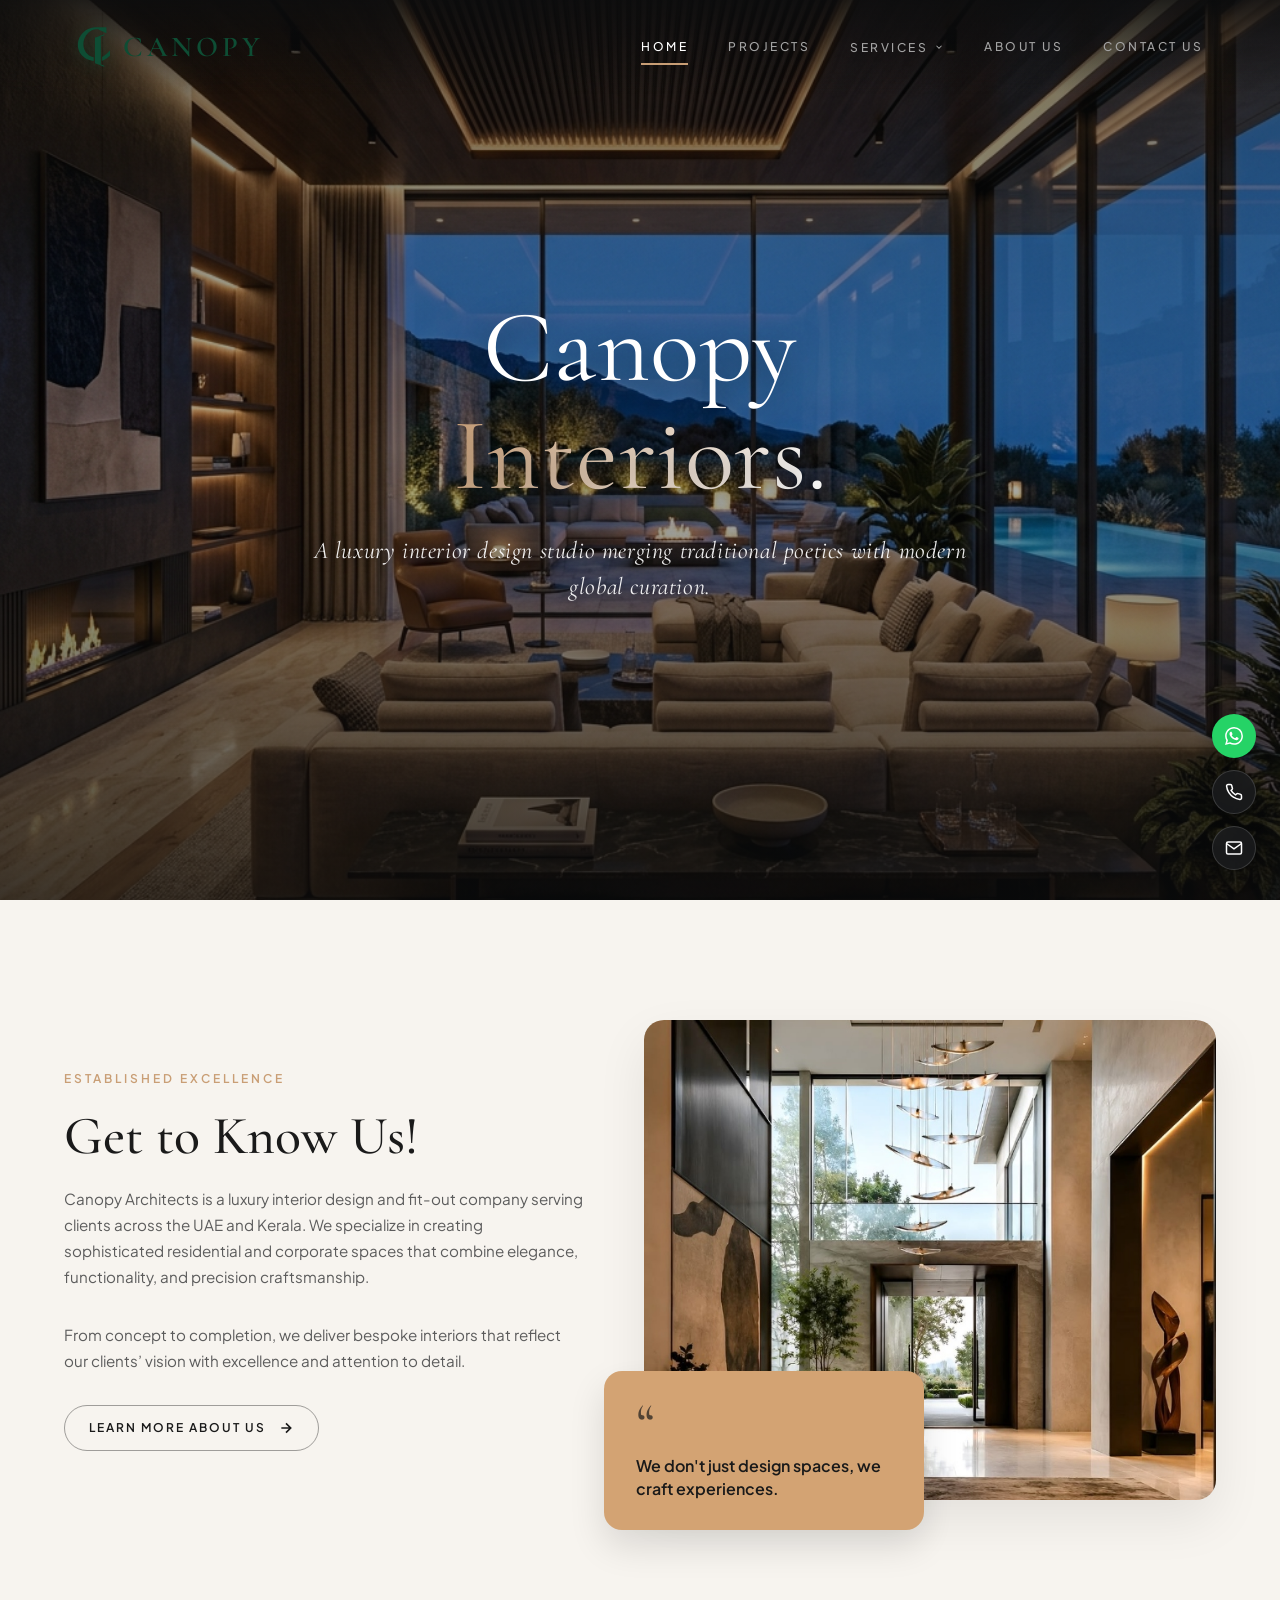
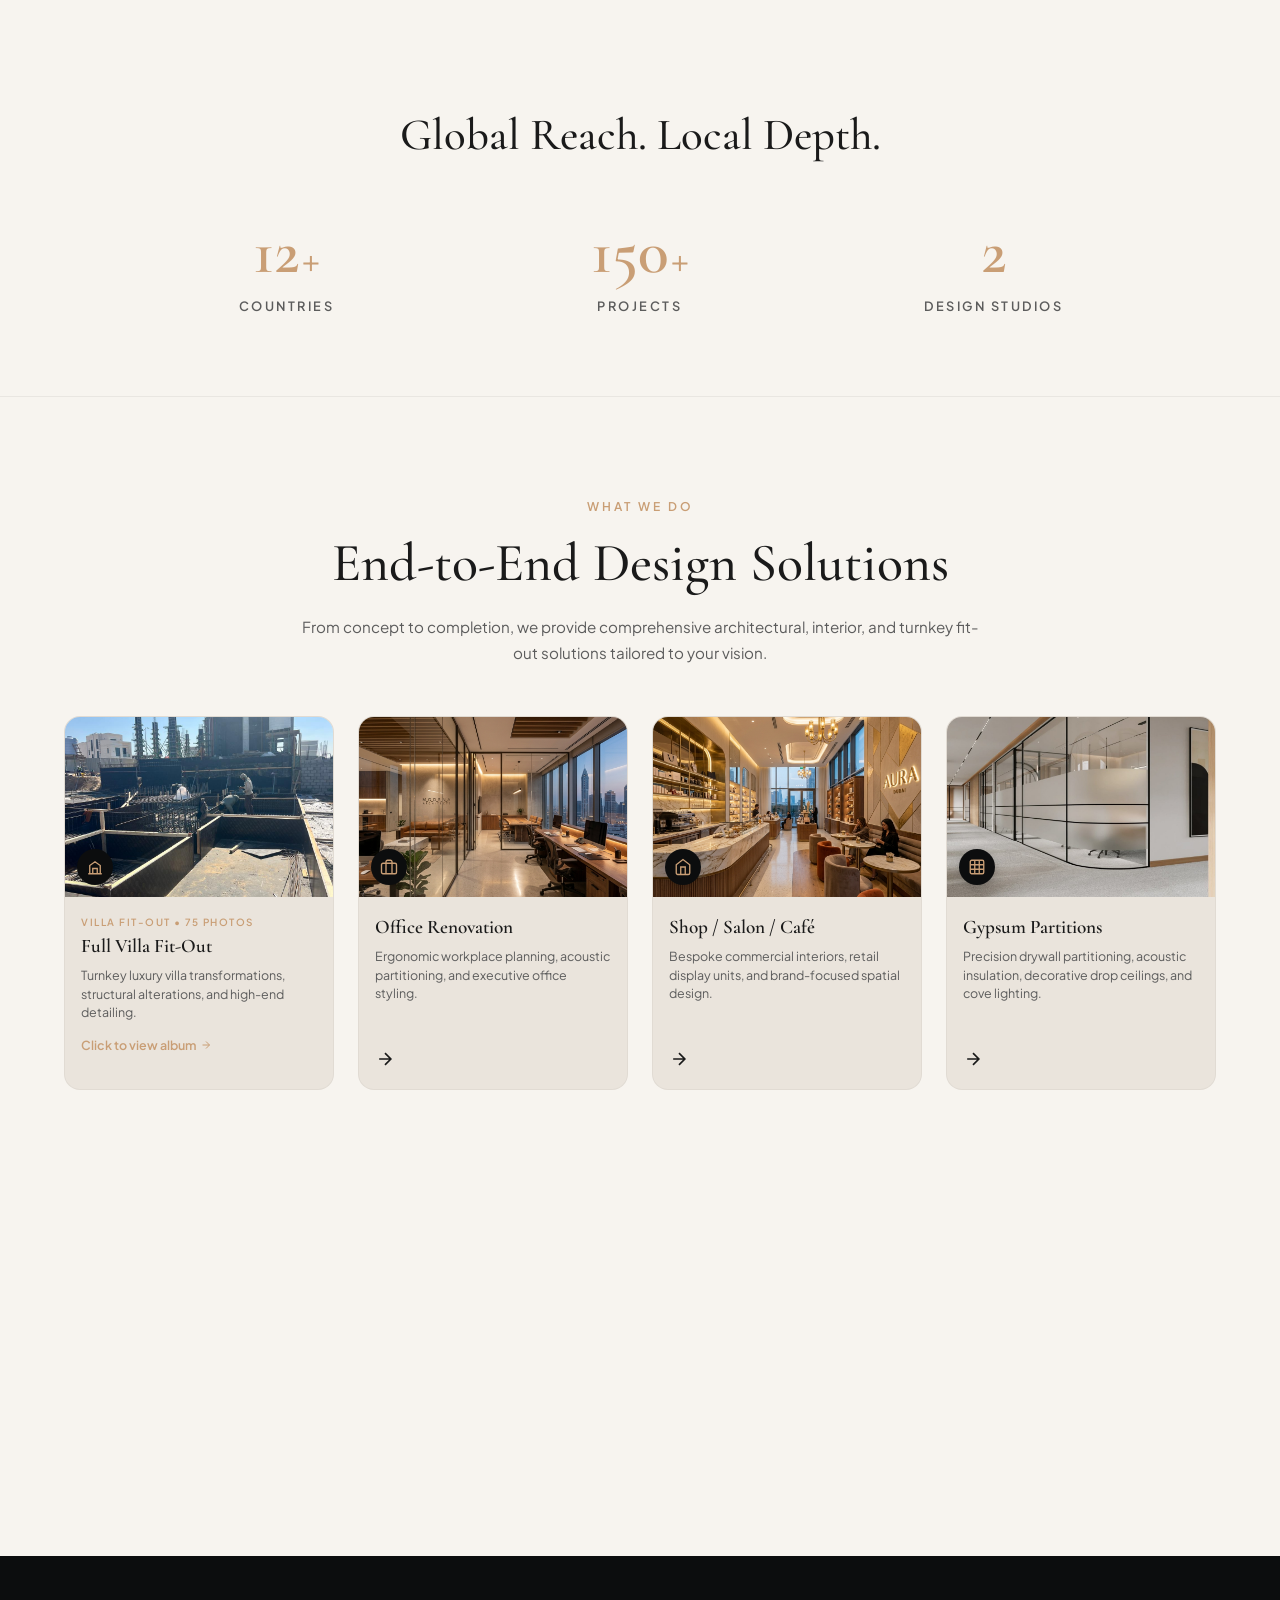
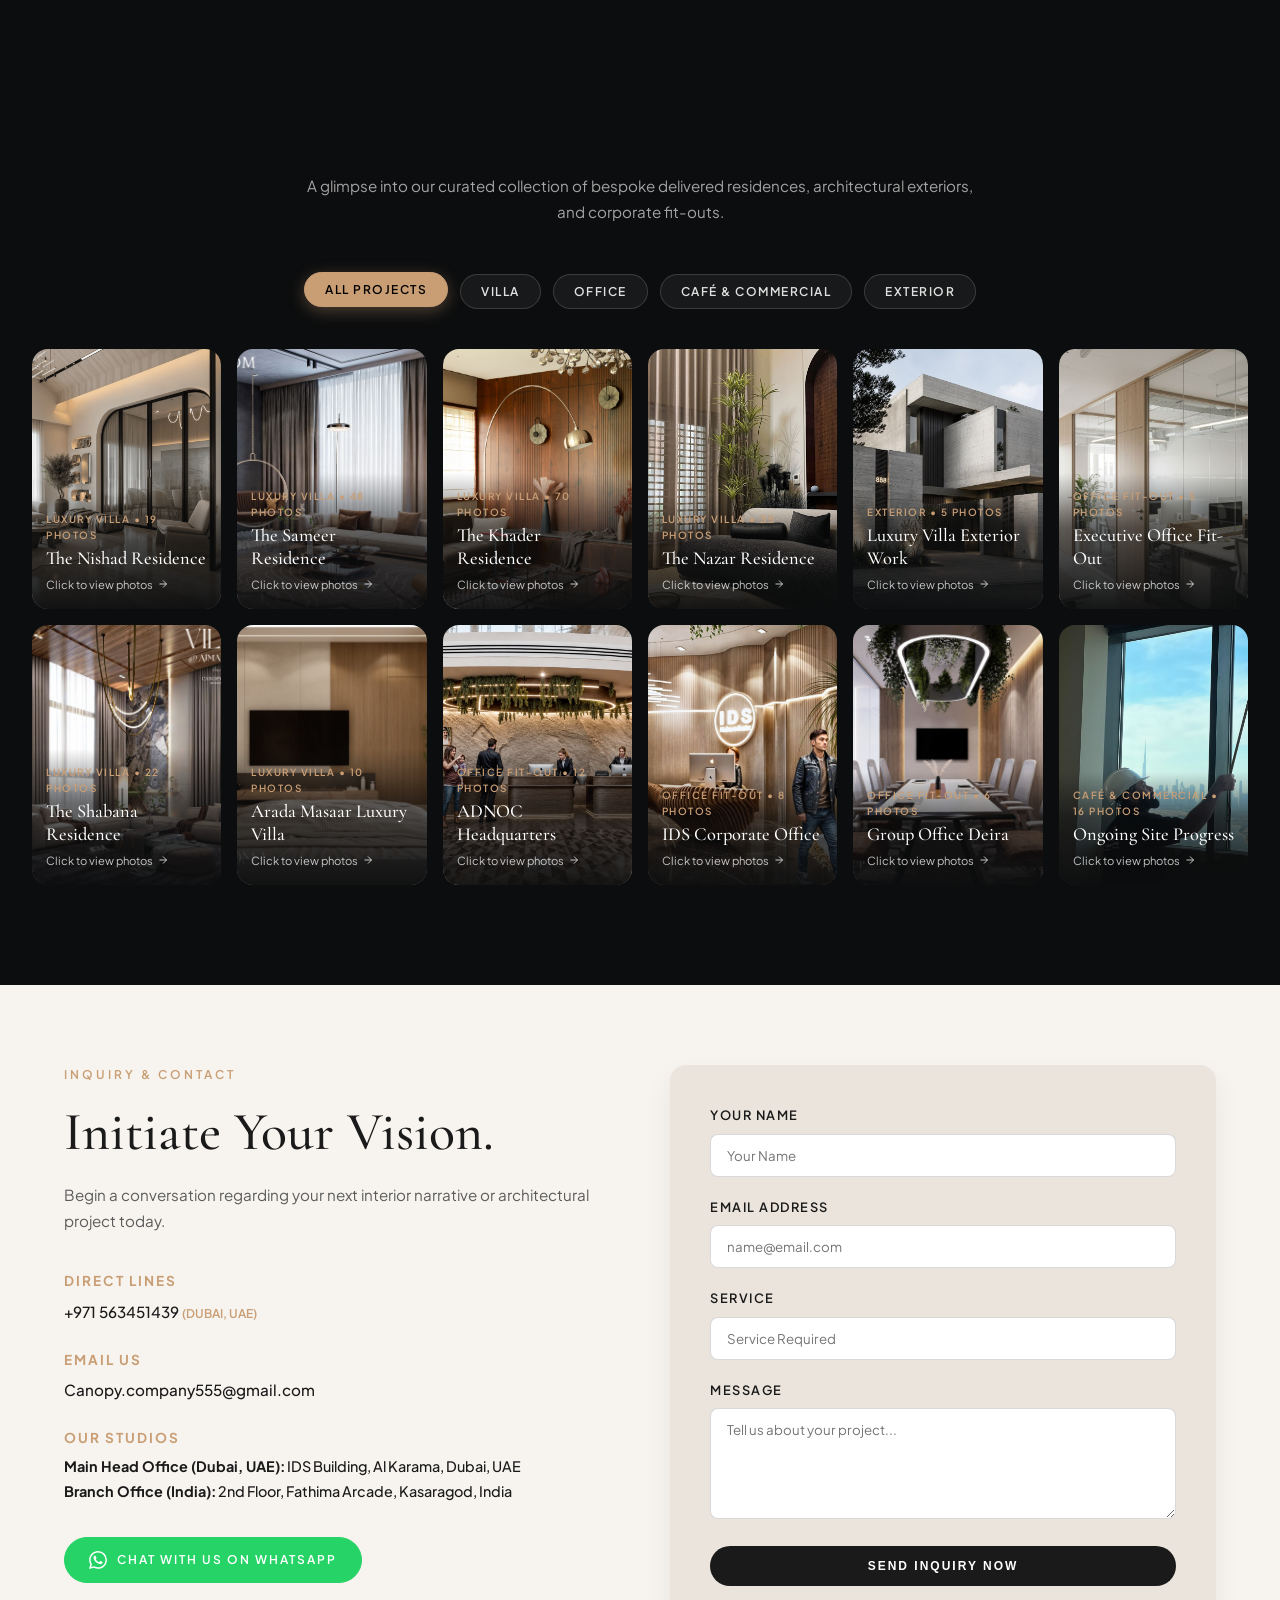
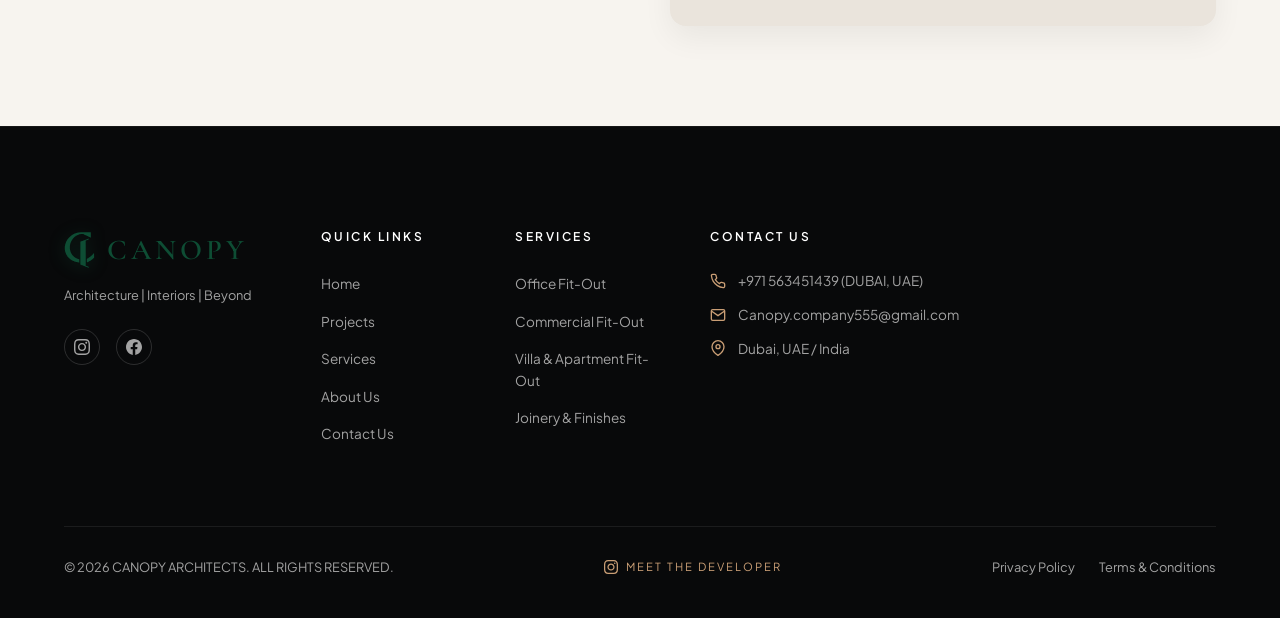
==== commit b8b6c451: "24" ====
--- a/index.html
+++ b/index.html
@@ -493,9 +493,9 @@
         <!-- All 8 Fit-Out Services Cards -->
         <div class="what-we-do-cards">
           <!-- Card 1: Villa Fit-Out -->
-          <div class="service-card">
+          <div class="service-card" data-project="villa-fitout" style="cursor: pointer;">
             <div class="service-img-wrapper">
-              <img src="images/service_villa.jpg" alt="Full luxury villa fit-out and interior design service in Dubai UAE" loading="lazy">
+              <img src="images/villa fitout/1/WhatsApp Image 2026-08-09 at 12.15.23 PM.jpeg" alt="Full luxury villa fit-out and interior design service in Dubai UAE" loading="lazy">
               <div class="service-icon-badge">
                 <svg width="20" height="20" viewBox="0 0 24 24" fill="none" stroke="currentColor" stroke-width="1.8">
                   <path d="M3 21h18M5 21V10l7-5 7 5v11M9 14h6v7H9z" />
@@ -503,13 +503,15 @@
               </div>
             </div>
             <div class="service-card-body">
+              <span class="proj-badge">Villa Fit-Out • 75 Photos</span>
               <h3>Full Villa Fit-Out</h3>
               <p>Turnkey luxury villa transformations, structural alterations, and high-end detailing.</p>
-              <a href="contact.html" class="card-arrow-link">
-                <svg width="20" height="20" viewBox="0 0 24 24" fill="none" stroke="currentColor" stroke-width="2">
+              <p class="proj-action" style="color: var(--accent-gold); font-weight: 600; margin-top: auto; display: flex; align-items: center; gap: 4px;">
+                <span>Click to view album</span>
+                <svg width="12" height="12" viewBox="0 0 24 24" fill="none" stroke="currentColor" stroke-width="2">
                   <path d="M5 12h14M12 5l7 7-7 7" />
                 </svg>
-              </a>
+              </p>
             </div>
           </div>
 
@@ -685,10 +687,19 @@
           </p>
         </div>
 
+        <!-- Project Category Filters -->
+        <div class="projects-filter-tabs" id="homeProjectFilters">
+          <button class="filter-btn active" data-project-filter="all">ALL PROJECTS</button>
+          <button class="filter-btn" data-project-filter="villa">VILLA</button>
+          <button class="filter-btn" data-project-filter="office">OFFICE</button>
+          <button class="filter-btn" data-project-filter="cafe">CAFÉ & COMMERCIAL</button>
+          <button class="filter-btn" data-project-filter="exterior">EXTERIOR</button>
+        </div>
+
         <!-- All 12 Projects Grid -->
         <div class="projects-grid">
           <!-- Project 1: The Nishad Residence -->
-          <div class="project-card" data-project="nishad-residence" style="cursor: pointer;">
+          <div class="project-card" data-category="villa" data-project="nishad-residence" style="cursor: pointer;">
             <div class="project-img-box">
               <img src="images/nishad/LIVING.png" alt="The Nishad Residence" loading="lazy">
               <div class="project-card-overlay">
@@ -703,7 +714,7 @@
           </div>
 
           <!-- Project 2: The Sameer Residence -->
-          <div class="project-card" data-project="sameer-residence" style="cursor: pointer;">
+          <div class="project-card" data-category="villa" data-project="sameer-residence" style="cursor: pointer;">
             <div class="project-img-box">
               <img src="images/sameer/m1.jpg" alt="The Sameer Residence" loading="lazy">
               <div class="project-card-overlay">
@@ -718,7 +729,7 @@
           </div>
 
           <!-- Project 3: The Khader Residence -->
-          <div class="project-card" data-project="khader-residence" style="cursor: pointer;">
+          <div class="project-card" data-category="villa" data-project="khader-residence" style="cursor: pointer;">
             <div class="project-img-box">
               <img src="images/khader/2.jpg" alt="The Khader Residence" loading="lazy">
               <div class="project-card-overlay">
@@ -733,7 +744,7 @@
           </div>
 
           <!-- Project 4: The Nazar Residence -->
-          <div class="project-card" data-project="nazar-residence" style="cursor: pointer;">
+          <div class="project-card" data-category="villa" data-project="nazar-residence" style="cursor: pointer;">
             <div class="project-img-box">
               <img src="images/nazar/living.webp" alt="The Nazar Residence" loading="lazy">
               <div class="project-card-overlay">
@@ -748,7 +759,7 @@
           </div>
 
           <!-- Project 5: Luxury Villa Exterior Work -->
-          <div class="project-card" data-project="exterior-architecture" style="cursor: pointer;">
+          <div class="project-card" data-category="exterior" data-project="exterior-architecture" style="cursor: pointer;">
             <div class="project-img-box">
               <img src="images/exterior/5.jpg" alt="Luxury Villa Exterior Work" loading="lazy">
               <div class="project-card-overlay">
@@ -763,7 +774,7 @@
           </div>
 
           <!-- Project 6: Executive Office Fit-Out -->
-          <div class="project-card" data-project="executive-office" style="cursor: pointer;">
+          <div class="project-card" data-category="office" data-project="executive-office" style="cursor: pointer;">
             <div class="project-img-box">
               <img src="images/office_glass_fitout1.jpg" alt="Executive Office Fit-Out" loading="lazy">
               <div class="project-card-overlay">
@@ -778,7 +789,7 @@
           </div>
 
           <!-- Project 7: The Shabana Residence (Ajman) -->
-          <div class="project-card" data-project="shabana-residence" style="cursor: pointer;">
+          <div class="project-card" data-category="villa" data-project="shabana-residence" style="cursor: pointer;">
             <div class="project-img-box">
               <img src="images/shabana/1.jpeg" alt="The Shabana Residence (Ajman)" loading="lazy">
               <div class="project-card-overlay">
@@ -793,7 +804,7 @@
           </div>
 
           <!-- Project 8: Arada Masaar Luxury Villa -->
-          <div class="project-card" data-project="arada-masaar" style="cursor: pointer;">
+          <div class="project-card" data-category="villa" data-project="arada-masaar" style="cursor: pointer;">
             <div class="project-img-box">
               <img src="images/arada/2.jfif" alt="Arada Masaar Luxury Villa" loading="lazy">
               <div class="project-card-overlay">
@@ -808,7 +819,7 @@
           </div>
 
           <!-- Project 9: ADNOC Headquarters Fit-Out -->
-          <div class="project-card" data-project="adnoc-office" style="cursor: pointer;">
+          <div class="project-card" data-category="office" data-project="adnoc-office" style="cursor: pointer;">
             <div class="project-img-box">
               <img src="images/adnoc/1.jfif" alt="ADNOC Headquarters Fit-Out" loading="lazy">
               <div class="project-card-overlay">
@@ -823,7 +834,7 @@
           </div>
 
           <!-- Project 10: IDS Executive Corporate Office -->
-          <div class="project-card" data-project="ids-office" style="cursor: pointer;">
+          <div class="project-card" data-category="office" data-project="ids-office" style="cursor: pointer;">
             <div class="project-img-box">
               <img src="images/ids/1.jpeg" alt="IDS Executive Corporate Office" loading="lazy">
               <div class="project-card-overlay">
@@ -838,7 +849,7 @@
           </div>
 
           <!-- Project 11: Group Office Deira, Dubai -->
-          <div class="project-card" data-project="group-office-deira" style="cursor: pointer;">
+          <div class="project-card" data-category="office" data-project="group-office-deira" style="cursor: pointer;">
             <div class="project-img-box">
               <img src="images/GOLDEN/1.jpeg" alt="Group Office Deira, Dubai" loading="lazy">
               <div class="project-card-overlay">
@@ -853,11 +864,11 @@
           </div>
 
           <!-- Project 12: Ongoing Fit-Out & Site Progress -->
-          <div class="project-card" data-project="ongoing-projects" style="cursor: pointer;">
+          <div class="project-card" data-category="cafe" data-project="ongoing-projects" style="cursor: pointer;">
             <div class="project-img-box">
               <img src="images/ongoing/3.jpg" alt="Ongoing Fit-Out & Site Progress" loading="lazy">
               <div class="project-card-overlay">
-                <span class="proj-badge">On-Site Execution • 16 Photos</span>
+                <span class="proj-badge">Café & Commercial • 16 Photos</span>
                 <h3>Ongoing Site Progress</h3>
                 <p class="proj-action">
                   <span>Click to view photos</span>
--- a/style.css
+++ b/style.css
@@ -825,8 +825,39 @@
 
 .projects-header .section-desc-light {
   max-width: 680px;
-  margin: 0 auto;
+  margin: 0 auto 30px auto;
   color: var(--text-light-secondary);
+}
+
+.featured-projects-section .projects-filter-tabs {
+  display: flex;
+  justify-content: center;
+  gap: 12px;
+  flex-wrap: wrap;
+  margin-bottom: 40px;
+}
+
+.featured-projects-section .filter-btn {
+  background: rgba(255, 255, 255, 0.05);
+  border: 1px solid rgba(255, 255, 255, 0.15);
+  color: #e0e0e0;
+  padding: 9px 20px;
+  border-radius: var(--radius-pill);
+  font-family: var(--font-sans);
+  font-size: 0.75rem;
+  font-weight: 600;
+  letter-spacing: 1.5px;
+  cursor: pointer;
+  transition: all var(--transition-normal);
+}
+
+.featured-projects-section .filter-btn:hover,
+.featured-projects-section .filter-btn.active {
+  background: var(--accent-gold);
+  color: #000000;
+  border-color: var(--accent-gold);
+  box-shadow: 0 4px 16px rgba(201, 158, 117, 0.35);
+  transform: translateY(-2px);
 }
 
 .projects-grid {
@@ -1250,6 +1281,17 @@
   .card-arrow-link svg {
     width: 14px !important;
     height: 14px !important;
+  }
+
+  .featured-projects-section .projects-filter-tabs {
+    gap: 6px;
+    margin-bottom: 20px;
+  }
+
+  .featured-projects-section .filter-btn {
+    padding: 6px 12px;
+    font-size: 0.65rem;
+    letter-spacing: 0.8px;
   }
 
   /* 3 in one line mobile view for Projects */
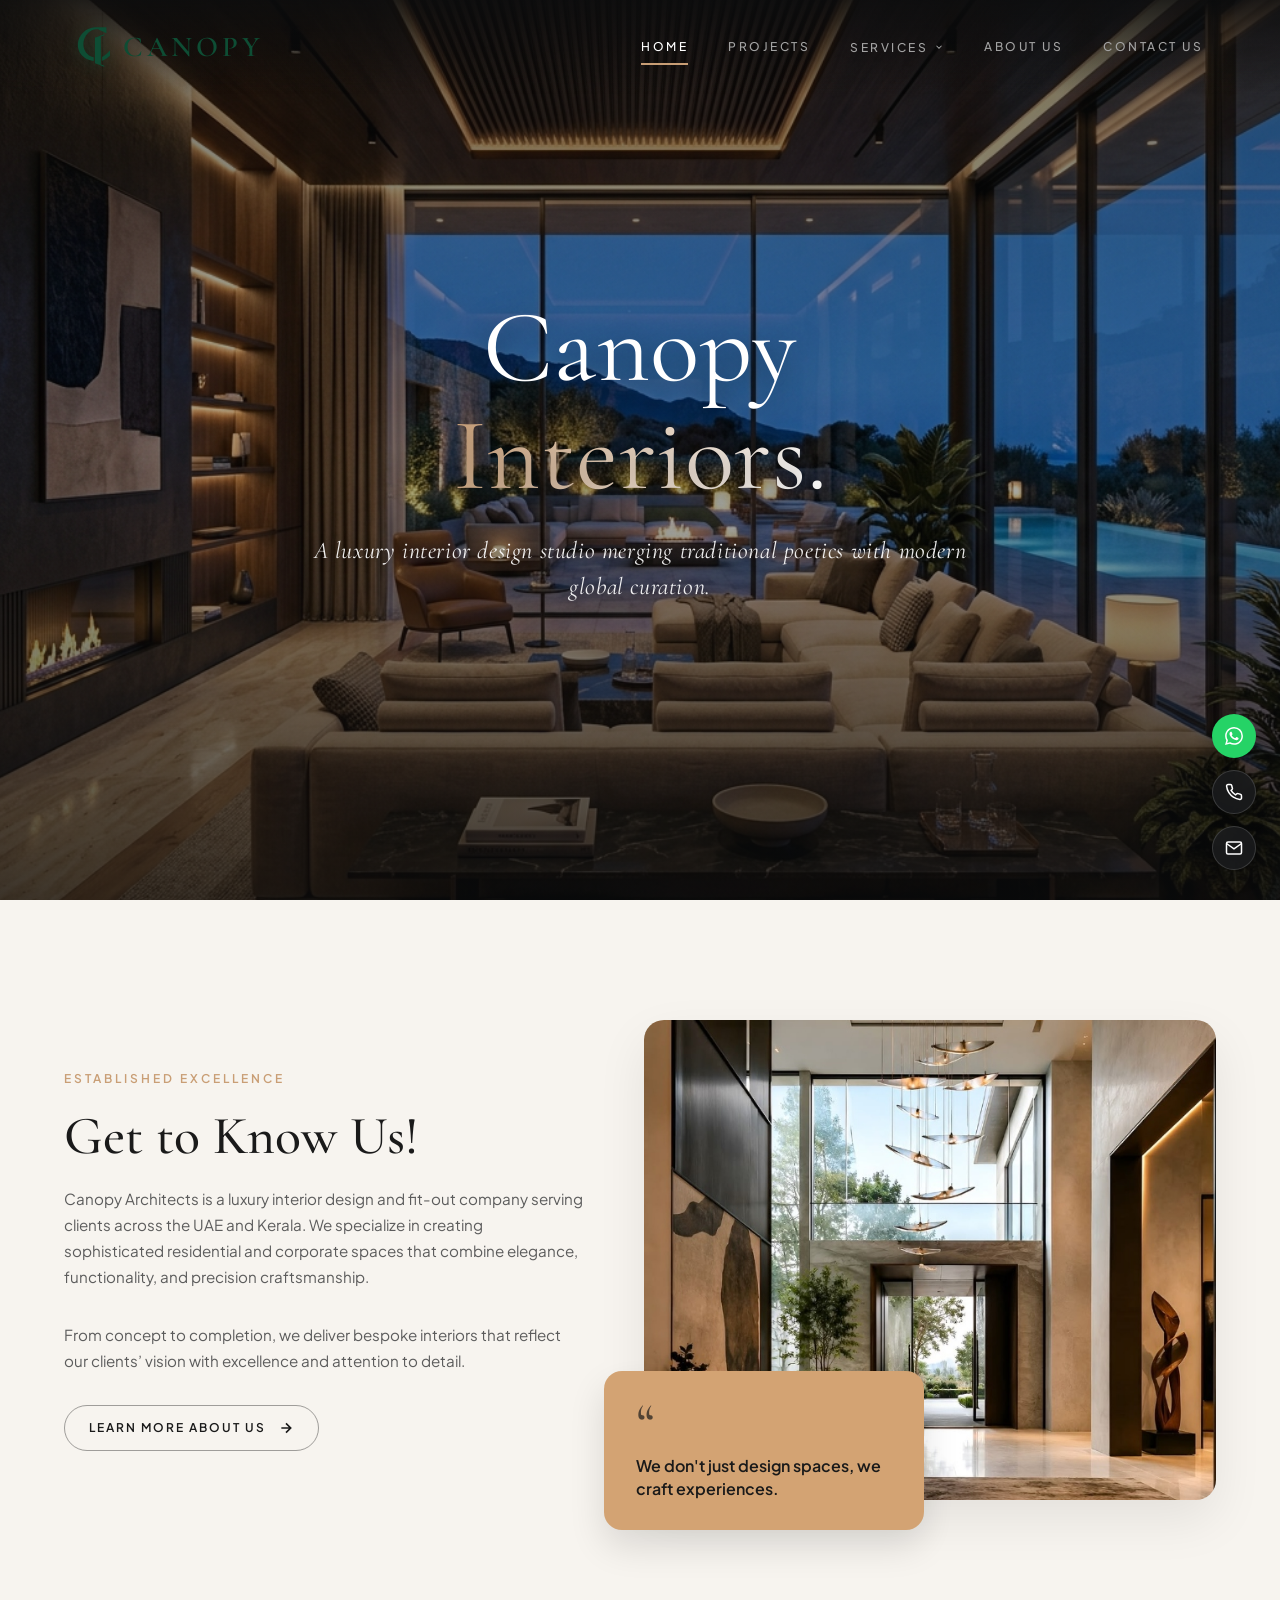
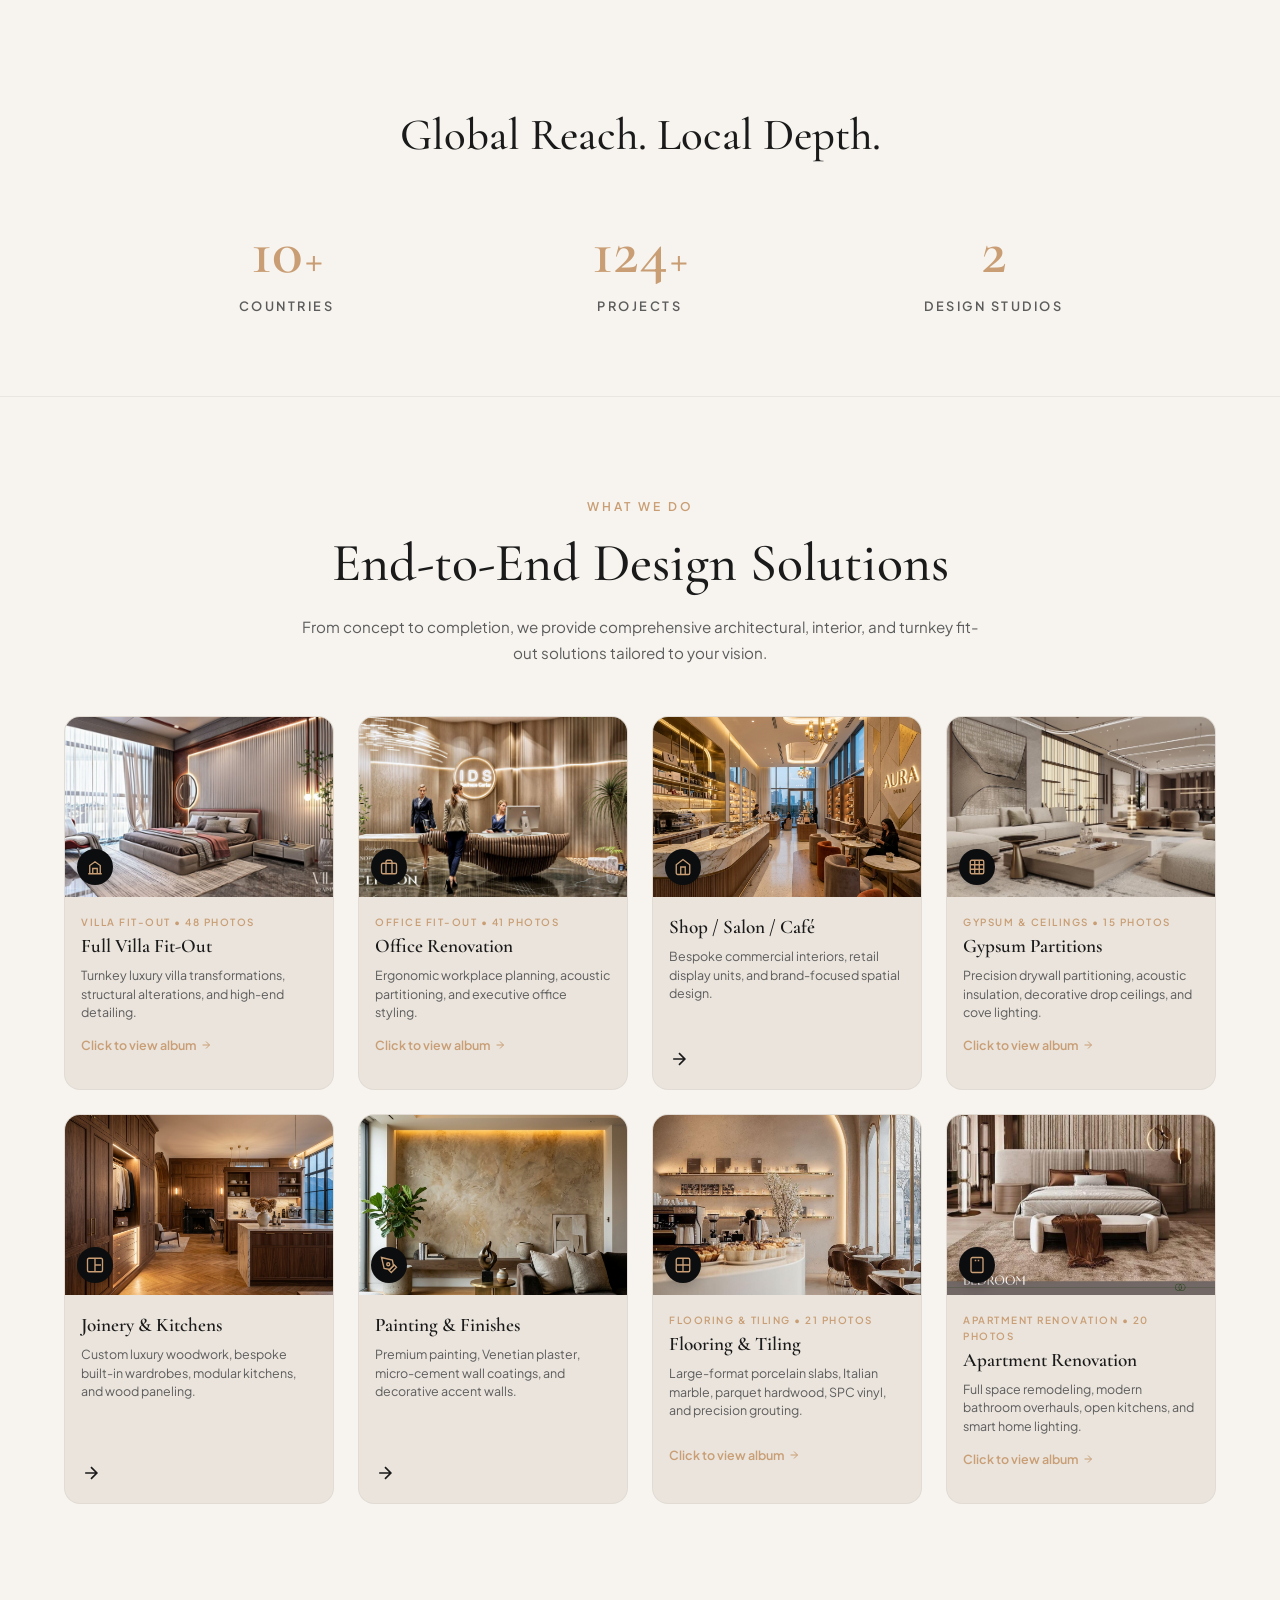
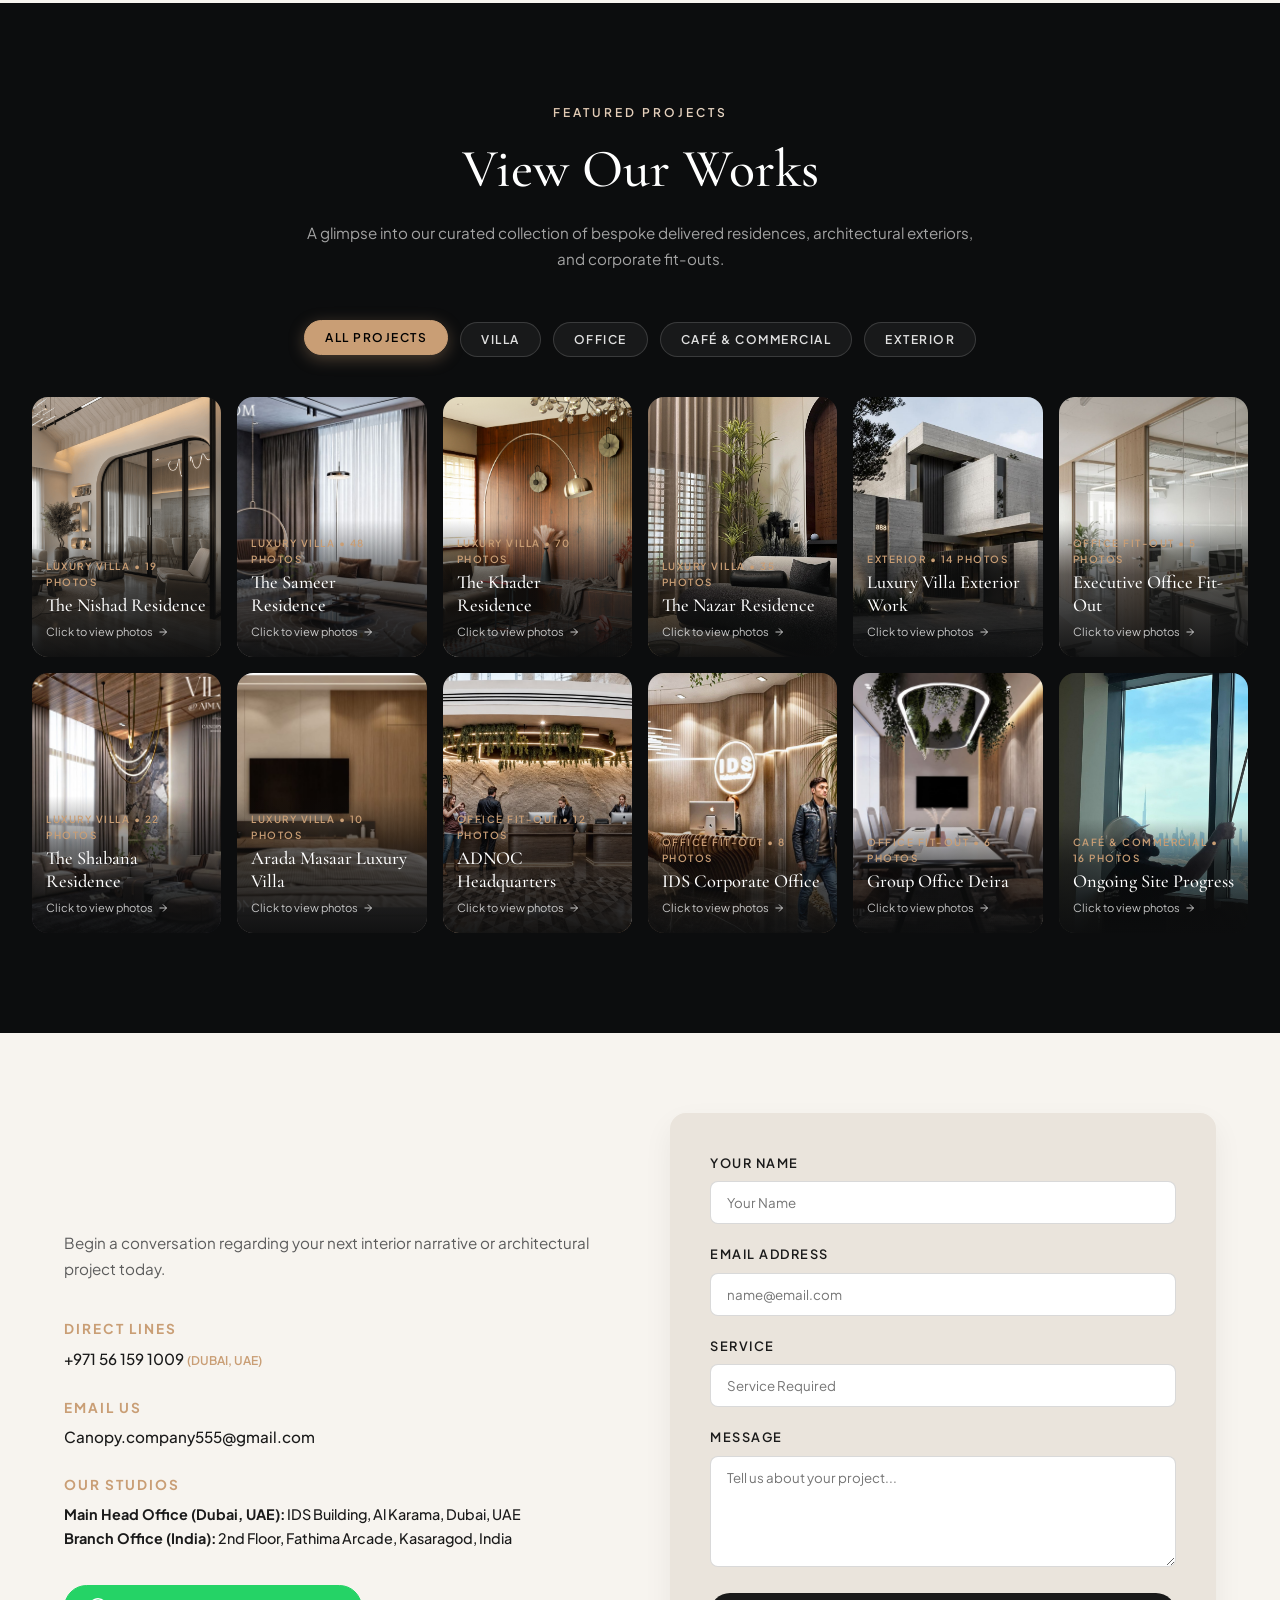
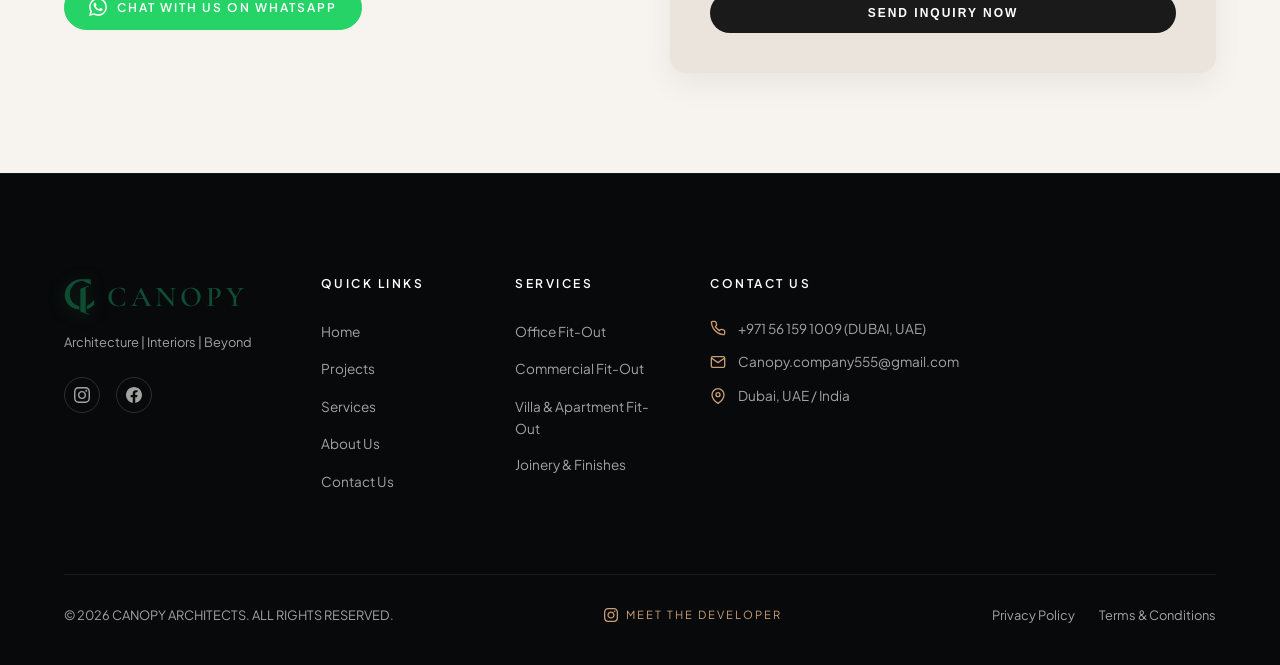
==== commit a70f60d9: "25" ====
--- a/index.html
+++ b/index.html
@@ -52,8 +52,10 @@
 
   <!-- Favicon -->
   <link rel="icon" type="image/svg+xml" href="images/canopy_logo_mark.svg">
-  <link rel="alternate icon" type="image/png" href="images/canopy_logo_mark.png">
-  <link rel="apple-touch-icon" href="images/canopy_logo_mark.png">
+  <link rel="icon" type="image/png" sizes="32x32" href="images/favicon-32x32.png">
+  <link rel="icon" type="image/png" sizes="16x16" href="images/favicon-16x16.png">
+  <link rel="shortcut icon" href="favicon.ico">
+  <link rel="apple-touch-icon" sizes="180x180" href="apple-touch-icon.png">
 
   <!-- Stylesheet -->
   <link rel="stylesheet" href="style.css">
@@ -70,7 +72,7 @@
     "image": "https://www.canopyinteriors.ae/images/hero.jpg",
     "description": "Premium interior design and fit-out company in Dubai, UAE specializing in luxury villa interiors, office renovation, and commercial fit-outs.",
     "email": "Canopy.company555@gmail.com",
-    "telephone": "+971563451439",
+    "telephone": "+971561591009",
     "address": {
       "@type": "PostalAddress",
       "streetAddress": "IDS Building, Al Karama",
@@ -83,7 +85,7 @@
     ],
     "contactPoint": {
       "@type": "ContactPoint",
-      "telephone": "+971563451439",
+      "telephone": "+971561591009",
       "contactType": "customer service",
       "areaServed": ["AE", "IN"],
       "availableLanguage": ["English", "Arabic", "Hindi", "Malayalam"]
@@ -99,7 +101,7 @@
     "name": "Canopy Interiors",
     "image": "https://www.canopyinteriors.ae/images/hero.jpg",
     "url": "https://www.canopyinteriors.ae",
-    "telephone": "+971563451439",
+    "telephone": "+971561591009",
     "email": "Canopy.company555@gmail.com",
     "address": {
       "@type": "PostalAddress",
@@ -227,7 +229,7 @@
         "name": "How much does interior design cost in Dubai?",
         "acceptedAnswer": {
           "@type": "Answer",
-          "text": "Interior design costs in Dubai vary based on the scope, size, and luxury level of the project. Canopy Interiors offers bespoke pricing tailored to each client's requirements. Contact us at +971 563451439 or Canopy.company555@gmail.com for a personalized consultation and quote."
+          "text": "Interior design costs in Dubai vary based on the scope, size, and luxury level of the project. Canopy Interiors offers bespoke pricing tailored to each client's requirements. Contact us at +971 56 159 1009 or Canopy.company555@gmail.com for a personalized consultation and quote."
         }
       }
     ]
@@ -359,13 +361,13 @@
 
     <!-- Quick Contact Links inside Mobile Sidebar -->
     <div class="mobile-sidebar-contacts">
-      <a href="https://wa.me/971563451439" target="_blank" class="sidebar-contact-btn sidebar-wa">
+      <a href="https://wa.me/971561591009" target="_blank" class="sidebar-contact-btn sidebar-wa">
         <svg width="18" height="18" viewBox="0 0 24 24" fill="currentColor">
           <path d="M17.472 14.382c-.297-.149-1.758-.867-2.03-.967-.273-.099-.471-.148-.67.15-.197.297-.767.966-.94 1.164-.173.199-.347.223-.644.075-.297-.15-1.255-.463-2.39-1.475-.883-.788-1.48-1.761-1.653-2.059-.173-.297-.018-.458.13-.606.134-.133.298-.347.446-.52.149-.174.198-.298.298-.497.099-.198.05-.371-.025-.52-.075-.149-.669-1.612-.916-2.207-.242-.579-.487-.5-.669-.51-.173-.008-.371-.01-.57-.01-.198 0-.52.074-.792.372-.272.297-1.04 1.016-1.04 2.479 0 1.462 1.065 2.875 1.213 3.074.149.198 2.096 3.2 5.077 4.487.709.306 1.262.489 1.694.625.712.227 1.36.195 1.871.118.571-.085 1.758-.719 2.006-1.413.248-.694.248-1.289.173-1.413-.074-.124-.272-.198-.57-.347m-5.421 7.403h-.004a9.87 9.87 0 01-5.031-1.378l-.361-.214-3.741.982.998-3.648-.235-.374a9.86 9.86 0 01-1.51-5.26c.001-5.45 4.436-9.884 9.888-9.884 2.64 0 5.122 1.03 6.988 2.898a9.825 9.825 0 012.893 6.994c-.003 5.45-4.437 9.884-9.885 9.884m8.411-18.297A11.815 11.815 0 0012.05 0C5.495 0 .16 5.335.157 11.892c0 2.096.547 4.142 1.588 5.945L.057 24l6.305-1.654a11.882 11.882 0 005.683 1.448h.005c6.554 0 11.89-5.335 11.893-11.893a11.821 11.821 0 00-3.48-8.413Z"/>
         </svg>
         <span>WhatsApp</span>
       </a>
-      <a href="tel:+971563451439" class="sidebar-contact-btn sidebar-phone">
+      <a href="tel:+971561591009" class="sidebar-contact-btn sidebar-phone">
         <svg width="18" height="18" viewBox="0 0 24 24" fill="none" stroke="currentColor" stroke-width="2">
           <path d="M22 16.92v3a2 2 0 0 1-2.18 2 19.79 19.79 0 0 1-8.63-3.07 19.5 19.5 0 0 1-6-6 19.79 19.79 0 0 1-3.07-8.67A2 2 0 0 1 4.11 2h3a2 2 0 0 1 2 1.72 12.84 12.84 0 0 0 .7 2.81 2 2 0 0 1-.45 2.11L8.09 9.91a16 16 0 0 0 6 6l1.27-1.27a2 2 0 0 1 2.11-.45 12.84 12.84 0 0 0 2.81.7A2 2 0 0 1 22 16.92z"/>
         </svg>
@@ -398,13 +400,13 @@
 
       <!-- Floating Action Buttons -->
       <div class="hero-floating-contacts">
-        <a href="https://wa.me/971563451439" target="_blank" class="float-btn float-wa" aria-label="WhatsApp">
+        <a href="https://wa.me/971561591009" target="_blank" class="float-btn float-wa" aria-label="WhatsApp">
           <svg width="18" height="18" viewBox="0 0 24 24" fill="currentColor">
             <path
               d="M17.472 14.382c-.297-.149-1.758-.867-2.03-.967-.273-.099-.471-.148-.67.15-.197.297-.767.966-.94 1.164-.173.199-.347.223-.644.075-.297-.15-1.255-.463-2.39-1.475-.883-.788-1.48-1.761-1.653-2.059-.173-.297-.018-.458.13-.606.134-.133.298-.347.446-.52.149-.174.198-.298.298-.497.099-.198.05-.371-.025-.52-.075-.149-.669-1.612-.916-2.207-.242-.579-.487-.5-.669-.51-.173-.008-.371-.01-.57-.01-.198 0-.52.074-.792.372-.272.297-1.04 1.016-1.04 2.479 0 1.462 1.065 2.875 1.213 3.074.149.198 2.096 3.2 5.077 4.487.709.306 1.262.489 1.694.625.712.227 1.36.195 1.871.118.571-.085 1.758-.719 2.006-1.413.248-.694.248-1.289.173-1.413-.074-.124-.272-.198-.57-.347m-5.421 7.403h-.004a9.87 9.87 0 01-5.031-1.378l-.361-.214-3.741.982.998-3.648-.235-.374a9.86 9.86 0 01-1.51-5.26c.001-5.45 4.436-9.884 9.888-9.884 2.64 0 5.122 1.03 6.988 2.898a9.825 9.825 0 012.893 6.994c-.003 5.45-4.437 9.884-9.885 9.884m8.411-18.297A11.815 11.815 0 0012.05 0C5.495 0 .16 5.335.157 11.892c0 2.096.547 4.142 1.588 5.945L.057 24l6.305-1.654a11.882 11.882 0 005.683 1.448h.005c6.554 0 11.89-5.335 11.893-11.893a11.821 11.821 0 00-3.48-8.413Z" />
           </svg>
         </a>
-        <a href="tel:+971563451439" class="float-btn float-dark" aria-label="Phone">
+        <a href="tel:+971561591009" class="float-btn float-dark" aria-label="Phone">
           <svg width="18" height="18" viewBox="0 0 24 24" fill="none" stroke="currentColor" stroke-width="2">
             <path
               d="M22 16.92v3a2 2 0 0 1-2.18 2 19.79 19.79 0 0 1-8.63-3.07 19.5 19.5 0 0 1-6-6 19.79 19.79 0 0 1-3.07-8.67A2 2 0 0 1 4.11 2h3a2 2 0 0 1 2 1.72 12.84 12.84 0 0 0 .7 2.81 2 2 0 0 1-.45 2.11L8.09 9.91a16 16 0 0 0 6 6l1.27-1.27a2 2 0 0 1 2.11-.45 12.84 12.84 0 0 0 2.81.7A2 2 0 0 1 22 16.92z" />
@@ -495,7 +497,7 @@
           <!-- Card 1: Villa Fit-Out -->
           <div class="service-card" data-project="villa-fitout" style="cursor: pointer;">
             <div class="service-img-wrapper">
-              <img src="images/villa fitout/1/WhatsApp Image 2026-08-09 at 12.15.23 PM.jpeg" alt="Full luxury villa fit-out and interior design service in Dubai UAE" loading="lazy">
+              <img src="images/villa fitout/2/WhatsApp Image 2026-08-09 at 12.23.05 PM.jpeg" alt="Full luxury villa fit-out and interior design service in Dubai UAE" loading="lazy">
               <div class="service-icon-badge">
                 <svg width="20" height="20" viewBox="0 0 24 24" fill="none" stroke="currentColor" stroke-width="1.8">
                   <path d="M3 21h18M5 21V10l7-5 7 5v11M9 14h6v7H9z" />
@@ -503,7 +505,7 @@
               </div>
             </div>
             <div class="service-card-body">
-              <span class="proj-badge">Villa Fit-Out • 75 Photos</span>
+              <span class="proj-badge">Villa Fit-Out • 48 Photos</span>
               <h3>Full Villa Fit-Out</h3>
               <p>Turnkey luxury villa transformations, structural alterations, and high-end detailing.</p>
               <p class="proj-action" style="color: var(--accent-gold); font-weight: 600; margin-top: auto; display: flex; align-items: center; gap: 4px;">
@@ -516,9 +518,9 @@
           </div>
 
           <!-- Card 2: Office Renovation -->
-          <div class="service-card">
+          <div class="service-card" data-project="office-fitout" style="cursor: pointer;">
             <div class="service-img-wrapper">
-              <img src="images/service_office.jpg" alt="Office renovation and corporate fit-out service in Dubai UAE" loading="lazy">
+              <img src="images/office/1.jpg" alt="Office renovation and corporate fit-out service in Dubai UAE" loading="lazy">
               <div class="service-icon-badge">
                 <svg width="20" height="20" viewBox="0 0 24 24" fill="none" stroke="currentColor" stroke-width="1.8">
                   <rect x="2" y="7" width="20" height="14" rx="2" ry="2" />
@@ -527,13 +529,15 @@
               </div>
             </div>
             <div class="service-card-body">
+              <span class="proj-badge">Office Fit-Out • 41 Photos</span>
               <h3>Office Renovation</h3>
               <p>Ergonomic workplace planning, acoustic partitioning, and executive office styling.</p>
-              <a href="contact.html" class="card-arrow-link">
-                <svg width="20" height="20" viewBox="0 0 24 24" fill="none" stroke="currentColor" stroke-width="2">
+              <p class="proj-action" style="color: var(--accent-gold); font-weight: 600; margin-top: auto; display: flex; align-items: center; gap: 4px;">
+                <span>Click to view album</span>
+                <svg width="12" height="12" viewBox="0 0 24 24" fill="none" stroke="currentColor" stroke-width="2">
                   <path d="M5 12h14M12 5l7 7-7 7" />
                 </svg>
-              </a>
+              </p>
             </div>
           </div>
 
@@ -560,9 +564,9 @@
           </div>
 
           <!-- Card 4: Gypsum Partitions & Ceilings -->
-          <div class="service-card">
+          <div class="service-card" data-project="gypsum-fitout" style="cursor: pointer;">
             <div class="service-img-wrapper">
-              <img src="images/office_glass_fitout2.jpg" alt="Gypsum partitions and ceilings fit-out service Dubai" loading="lazy">
+              <img src="images/gypsum/WhatsApp Image 2026-08-17 at 4.32.24 PM.jpeg" alt="Gypsum partitions and ceilings fit-out service Dubai" loading="lazy">
               <div class="service-icon-badge">
                 <svg width="20" height="20" viewBox="0 0 24 24" fill="none" stroke="currentColor" stroke-width="1.8">
                   <rect x="3" y="3" width="18" height="18" rx="2" />
@@ -571,13 +575,15 @@
               </div>
             </div>
             <div class="service-card-body">
+              <span class="proj-badge">Gypsum & Ceilings • 15 Photos</span>
               <h3>Gypsum Partitions</h3>
               <p>Precision drywall partitioning, acoustic insulation, decorative drop ceilings, and cove lighting.</p>
-              <a href="contact.html" class="card-arrow-link">
-                <svg width="20" height="20" viewBox="0 0 24 24" fill="none" stroke="currentColor" stroke-width="2">
+              <p class="proj-action" style="color: var(--accent-gold); font-weight: 600; margin-top: auto; display: flex; align-items: center; gap: 4px;">
+                <span>Click to view album</span>
+                <svg width="12" height="12" viewBox="0 0 24 24" fill="none" stroke="currentColor" stroke-width="2">
                   <path d="M5 12h14M12 5l7 7-7 7" />
                 </svg>
-              </a>
+              </p>
             </div>
           </div>
 
@@ -628,9 +634,9 @@
           </div>
 
           <!-- Card 7: Flooring & Tiling -->
-          <div class="service-card">
+          <div class="service-card" data-project="flooring-fitout" style="cursor: pointer;">
             <div class="service-img-wrapper">
-              <img src="images/service_flooring.jpg" alt="Flooring and tiling installation Dubai" loading="lazy">
+              <img src="images/floor/WhatsApp Image 2026-08-17 at 9.49.33 AM.jpeg" alt="Flooring and tiling installation Dubai" loading="lazy">
               <div class="service-icon-badge">
                 <svg width="20" height="20" viewBox="0 0 24 24" fill="none" stroke="currentColor" stroke-width="1.8">
                   <rect x="3" y="3" width="18" height="18" rx="2" />
@@ -640,20 +646,22 @@
               </div>
             </div>
             <div class="service-card-body">
+              <span class="proj-badge">Flooring & Tiling • 21 Photos</span>
               <h3>Flooring & Tiling</h3>
               <p>Large-format porcelain slabs, Italian marble, parquet hardwood, SPC vinyl, and precision grouting.</p>
-              <a href="contact.html" class="card-arrow-link">
-                <svg width="20" height="20" viewBox="0 0 24 24" fill="none" stroke="currentColor" stroke-width="2">
+              <p class="proj-action" style="color: var(--accent-gold); font-weight: 600; margin-top: auto; display: flex; align-items: center; gap: 4px;">
+                <span>Click to view album</span>
+                <svg width="12" height="12" viewBox="0 0 24 24" fill="none" stroke="currentColor" stroke-width="2">
                   <path d="M5 12h14M12 5l7 7-7 7" />
                 </svg>
-              </a>
+              </p>
             </div>
           </div>
 
           <!-- Card 8: Apartment Renovation -->
-          <div class="service-card">
+          <div class="service-card" data-project="apartment-fitout" style="cursor: pointer;">
             <div class="service-img-wrapper">
-              <img src="images/service_apartment.jpg" alt="Apartment renovation and remodeling Dubai" loading="lazy">
+              <img src="images/apartment renovation/Interior design project for Mr.Idris’s apartment (1)-02.jpg" alt="Apartment renovation and remodeling Dubai" loading="lazy">
               <div class="service-icon-badge">
                 <svg width="20" height="20" viewBox="0 0 24 24" fill="none" stroke="currentColor" stroke-width="1.8">
                   <rect x="4" y="2" width="16" height="20" rx="2" />
@@ -663,13 +671,15 @@
               </div>
             </div>
             <div class="service-card-body">
+              <span class="proj-badge">Apartment Renovation • 20 Photos</span>
               <h3>Apartment Renovation</h3>
               <p>Full space remodeling, modern bathroom overhauls, open kitchens, and smart home lighting.</p>
-              <a href="contact.html" class="card-arrow-link">
-                <svg width="20" height="20" viewBox="0 0 24 24" fill="none" stroke="currentColor" stroke-width="2">
+              <p class="proj-action" style="color: var(--accent-gold); font-weight: 600; margin-top: auto; display: flex; align-items: center; gap: 4px;">
+                <span>Click to view album</span>
+                <svg width="12" height="12" viewBox="0 0 24 24" fill="none" stroke="currentColor" stroke-width="2">
                   <path d="M5 12h14M12 5l7 7-7 7" />
                 </svg>
-              </a>
+              </p>
             </div>
           </div>
         </div>
@@ -763,7 +773,7 @@
             <div class="project-img-box">
               <img src="images/exterior/5.jpg" alt="Luxury Villa Exterior Work" loading="lazy">
               <div class="project-card-overlay">
-                <span class="proj-badge">Exterior • 5 Photos</span>
+                <span class="proj-badge">Exterior • 14 Photos</span>
                 <h3>Luxury Villa Exterior Work</h3>
                 <p class="proj-action">
                   <span>Click to view photos</span>
@@ -897,7 +907,7 @@
               <div>
                 <h4 style="font-size: 0.85rem; letter-spacing: 2px; text-transform: uppercase; color: var(--accent-gold); margin-bottom: 6px;">Direct Lines</h4>
                 <p style="font-weight: 500; font-size: 0.95rem; line-height: 1.8;">
-                  <a href="tel:+971563451439">+971 563451439</a> <span style="font-size:0.75rem; color:var(--accent-gold); font-weight:600;">(DUBAI, UAE)</span>
+                  <a href="tel:+971561591009">+971 56 159 1009</a> <span style="font-size:0.75rem; color:var(--accent-gold); font-weight:600;">(DUBAI, UAE)</span>
                 </p>
               </div>
 
@@ -915,7 +925,7 @@
               </div>
 
               <div style="margin-top: 10px;">
-                <a href="https://wa.me/971563451439" target="_blank" class="btn-outline-dark" style="display: inline-flex; align-items: center; gap: 10px; background: #25D366; color: #fff; border-color: #25D366;">
+                <a href="https://wa.me/971561591009" target="_blank" class="btn-outline-dark" style="display: inline-flex; align-items: center; gap: 10px; background: #25D366; color: #fff; border-color: #25D366;">
                   <svg viewBox="0 0 24 24" width="18" height="18" fill="currentColor"><path d="M17.472 14.382c-.297-.149-1.758-.867-2.03-.967-.273-.099-.471-.148-.67.15-.197.297-.767.966-.94 1.164-.173.199-.347.223-.644.075-.297-.15-1.255-.463-2.39-1.475-.883-.788-1.48-1.761-1.653-2.059-.173-.297-.018-.458.13-.606.134-.133.298-.347.446-.52.149-.174.198-.298.298-.497.099-.198.05-.371-.025-.52-.075-.149-.669-1.612-.916-2.207-.242-.579-.487-.5-.669-.51-.173-.008-.371-.01-.57-.01-.198 0-.52.074-.792.372-.272.297-1.04 1.016-1.04 2.479 0 1.462 1.065 2.875 1.213 3.074.149.198 2.096 3.2 5.077 4.487.709.306 1.262.489 1.694.625.712.227 1.36.195 1.871.118.571-.085 1.758-.719 2.006-1.413.248-.694.248-1.289.173-1.413-.074-.124-.272-.198-.57-.347m-5.421 7.403h-.004a9.87 9.87 0 01-5.031-1.378l-.361-.214-3.741.982.998-3.648-.235-.374a9.86 9.86 0 01-1.51-5.26c.001-5.45 4.436-9.884 9.888-9.884 2.64 0 5.122 1.03 6.988 2.898a9.825 9.825 0 012.893 6.994c-.003 5.45-4.437 9.884-9.885 9.884m8.411-18.297A11.815 11.815 0 0012.05 0C5.495 0 .16 5.335.157 11.892c0 2.096.547 4.142 1.588 5.945L.057 24l6.305-1.654a11.882 11.882 0 005.683 1.448h.005c6.554 0 11.89-5.335 11.893-11.893a11.821 11.821 0 00-3.48-8.413Z"/></svg>
                   <span>Chat with us on WhatsApp</span>
                 </a>
@@ -1011,7 +1021,7 @@
                   d="M22 16.92v3a2 2 0 0 1-2.18 2 19.79 19.79 0 0 1-8.63-3.07 19.5 19.5 0 0 1-6-6 19.79 19.79 0 0 1-3.07-8.67A2 2 0 0 1 4.11 2h3a2 2 0 0 1 2 1.72 12.84 12.84 0 0 0 .7 2.81 2 2 0 0 1-.45 2.11L8.09 9.91a16 16 0 0 0 6 6l1.27-1.27a2 2 0 0 1 2.11-.45 12.84 12.84 0 0 0 2.81.7A2 2 0 0 1 22 16.92z" />
               </svg>
               <div>
-                <a href="tel:+971563451439">+971 563451439 (DUBAI, UAE)</a>
+                <a href="tel:+971561591009">+971 56 159 1009 (DUBAI, UAE)</a>
               </div>
             </li>
             <li>
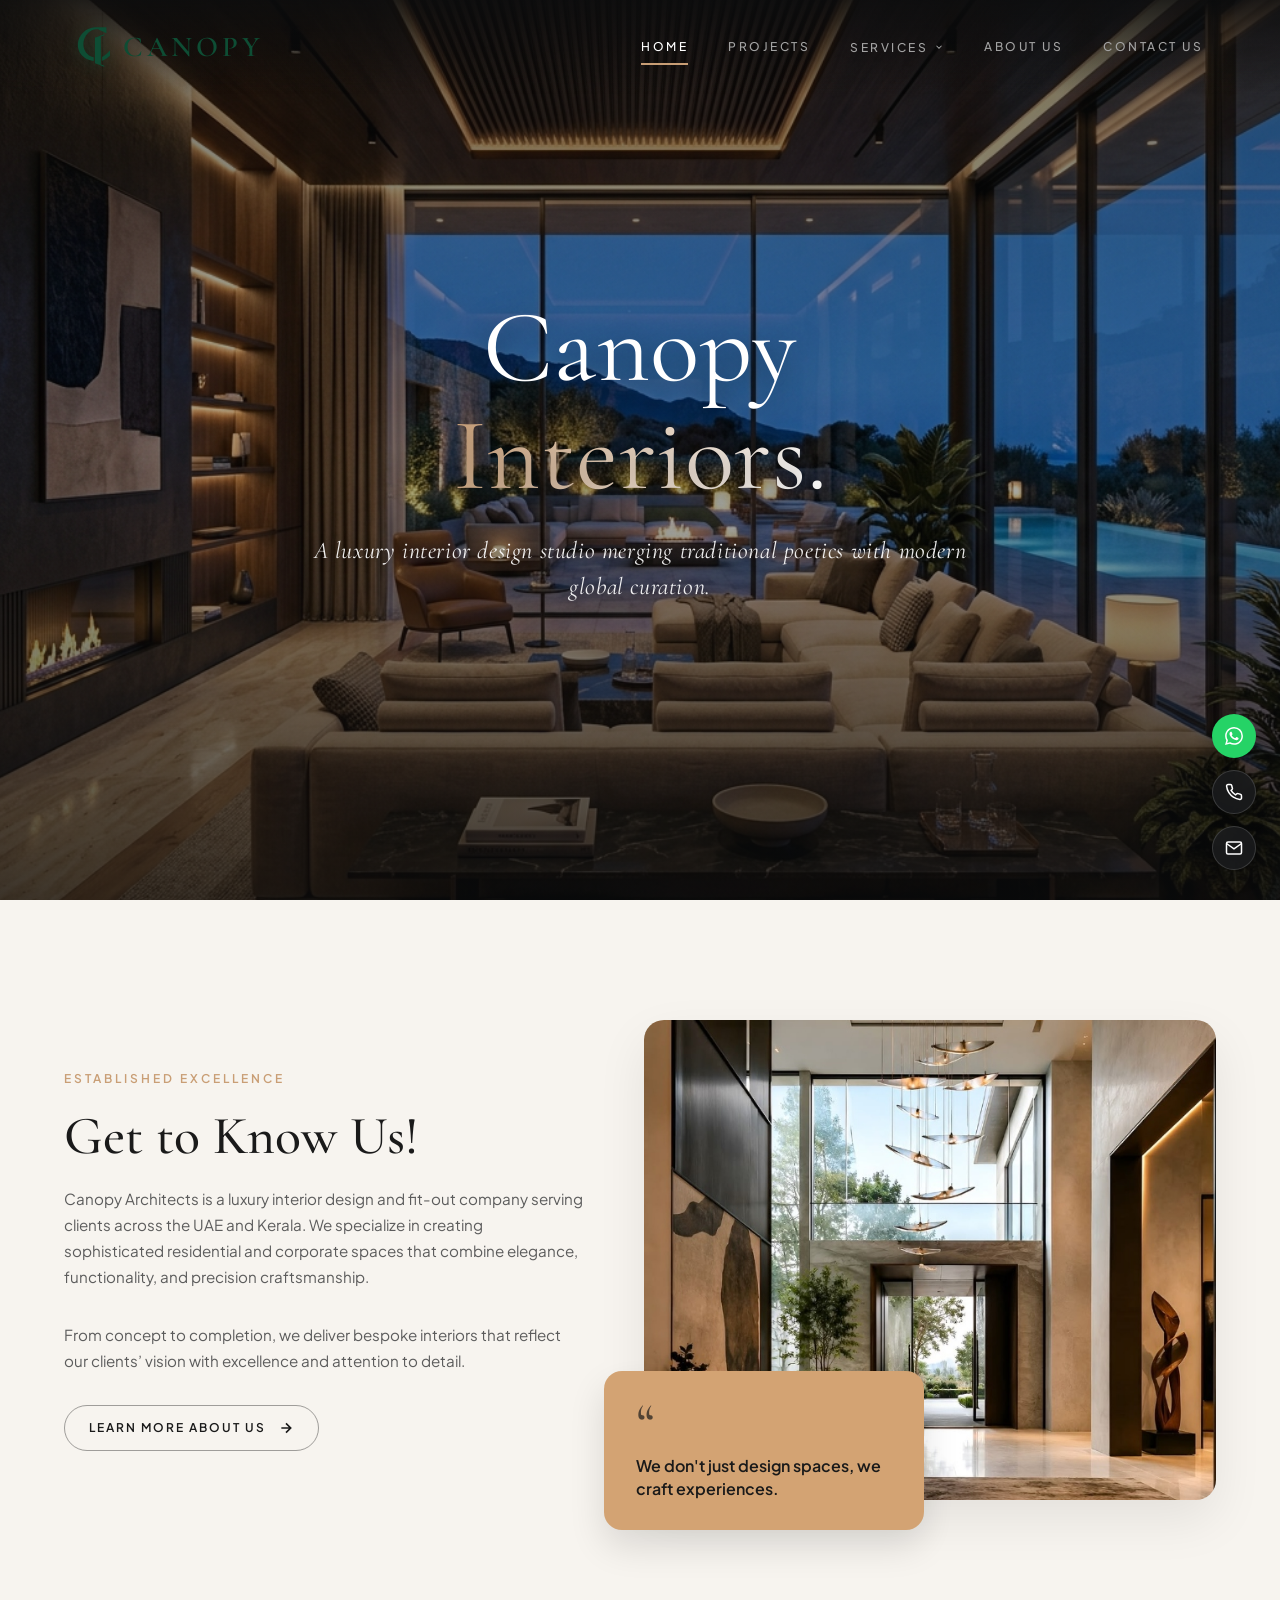
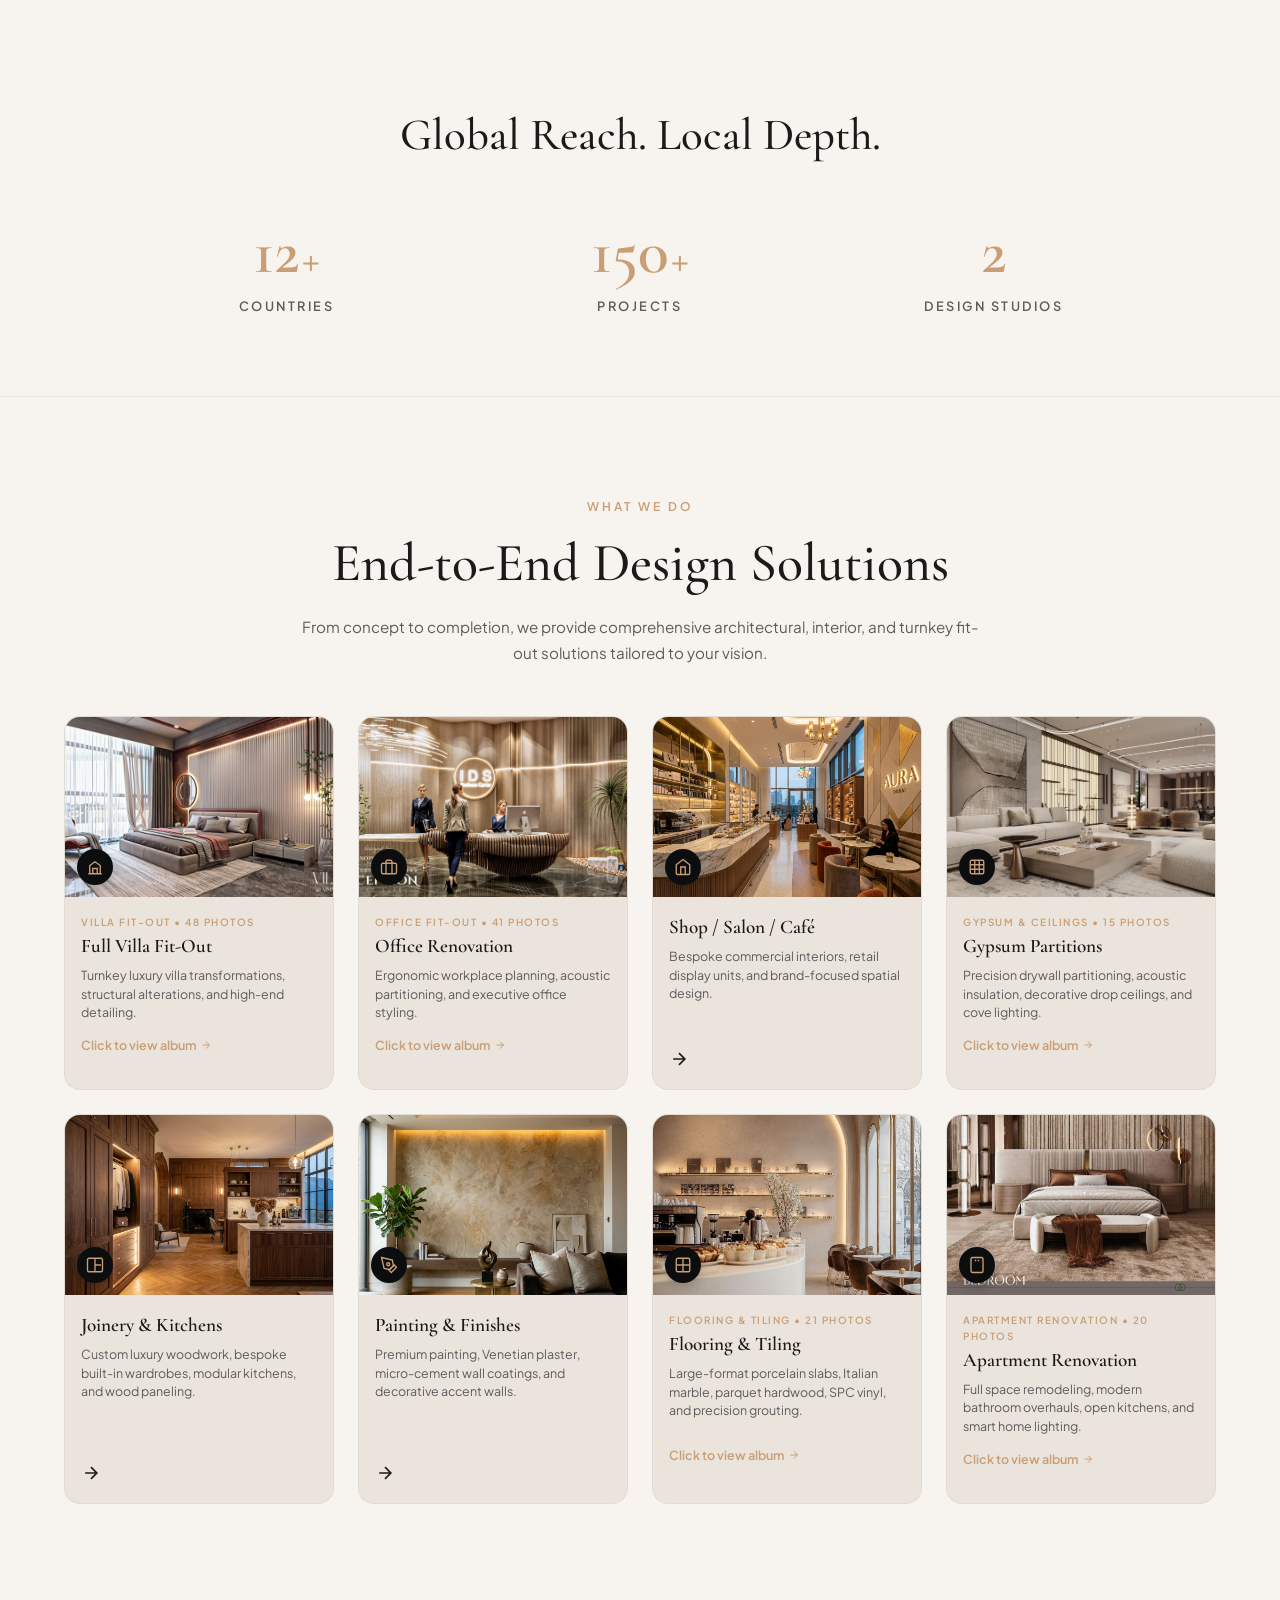
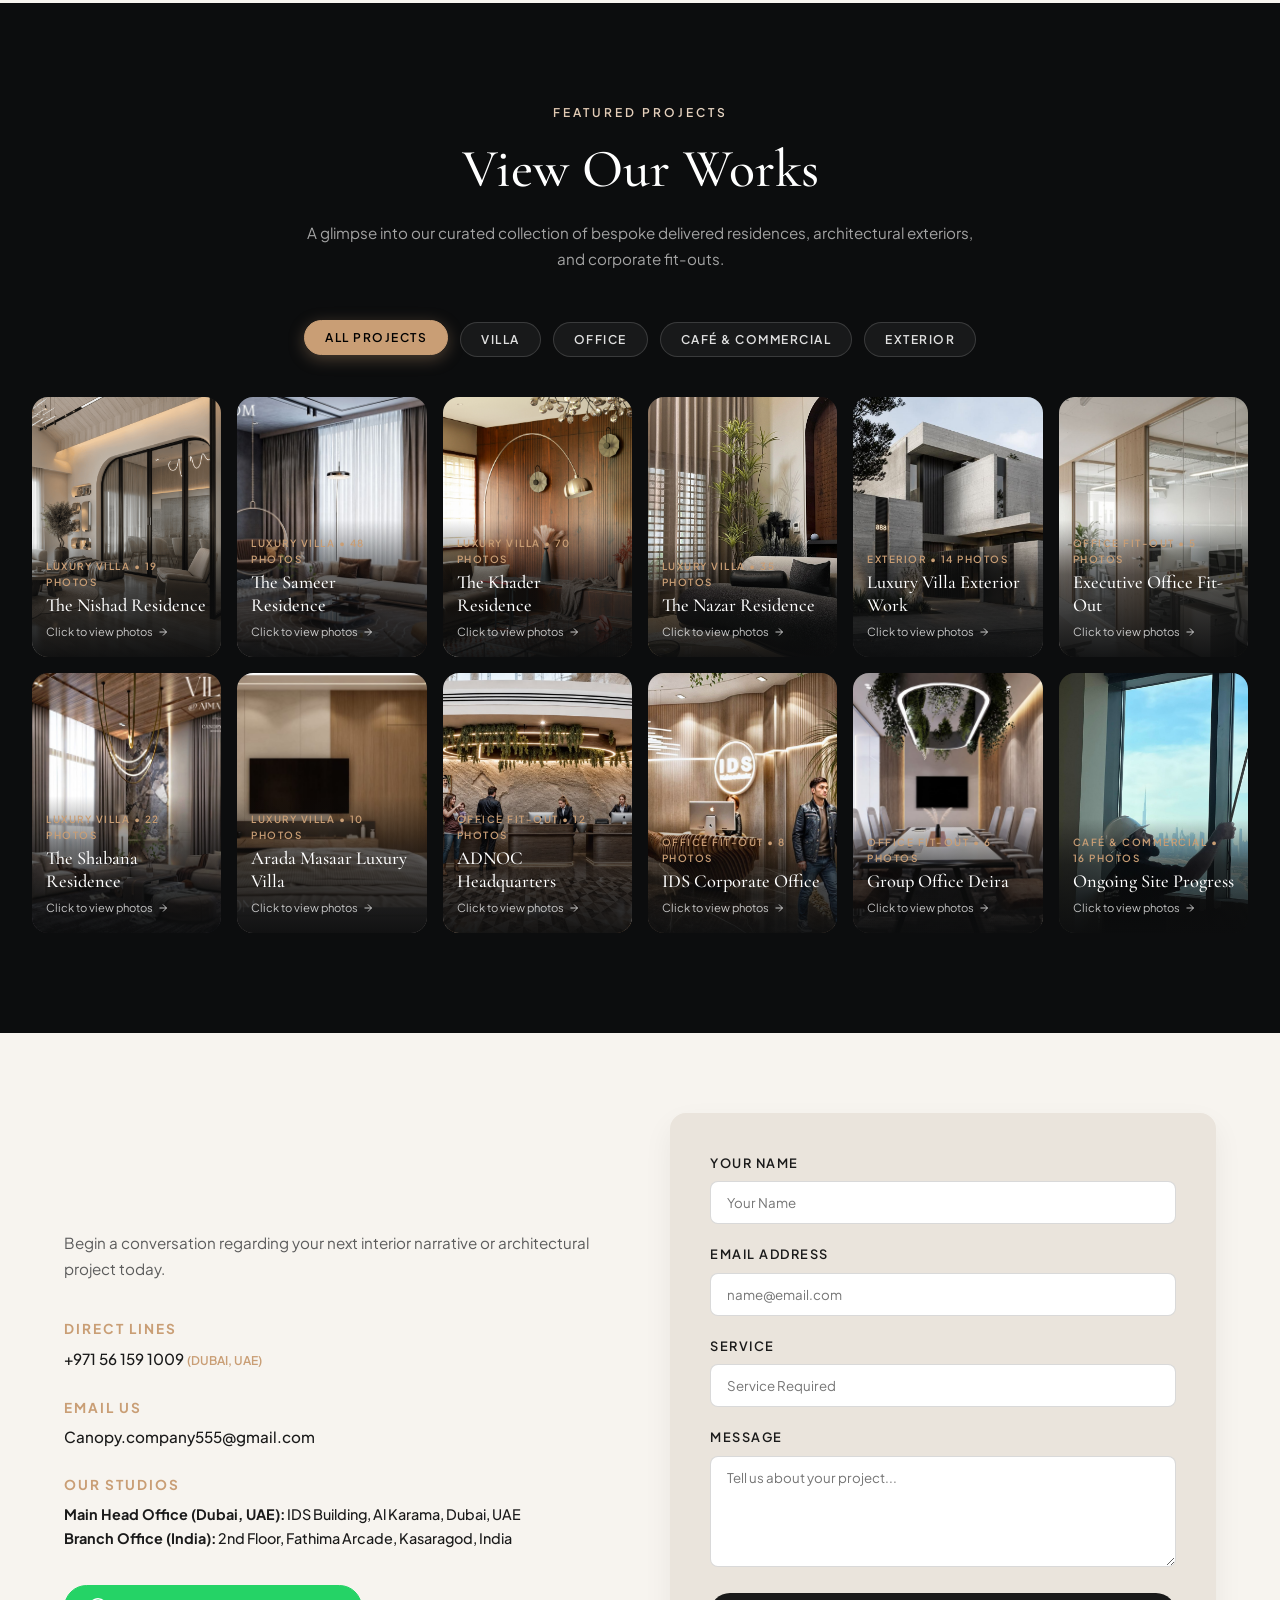
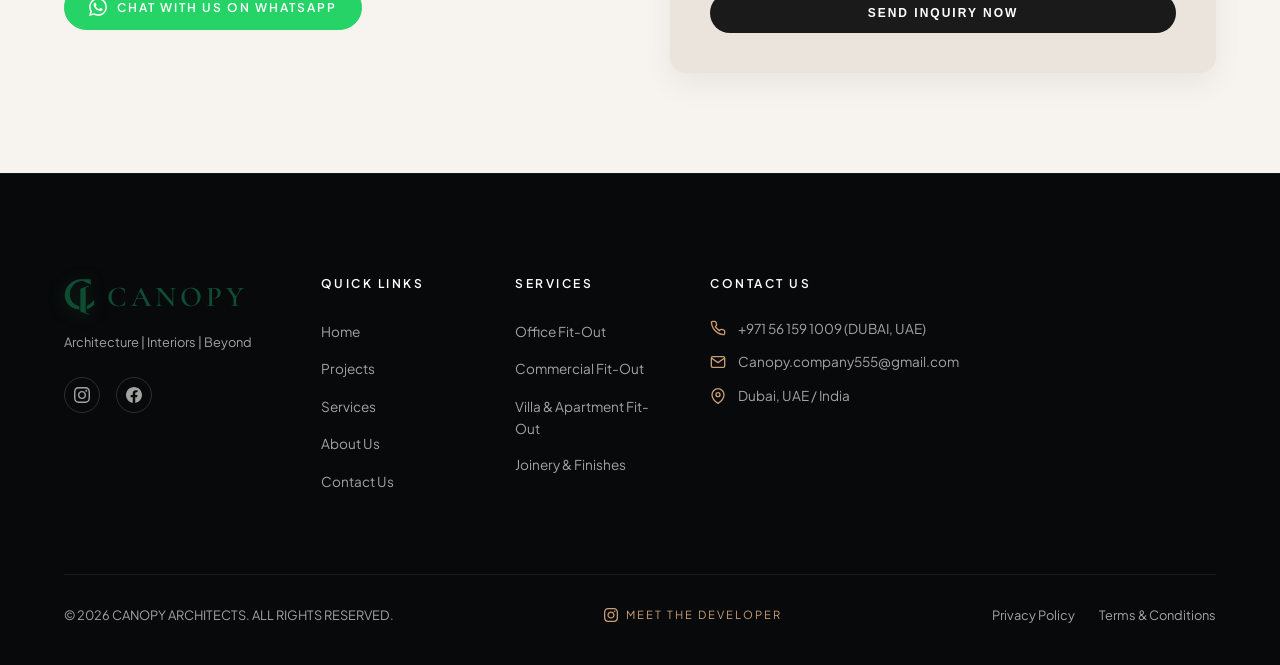
==== commit eaa40448: "26" ====
--- a/index.html
+++ b/index.html
@@ -52,10 +52,8 @@
 
   <!-- Favicon -->
   <link rel="icon" type="image/svg+xml" href="images/canopy_logo_mark.svg">
-  <link rel="icon" type="image/png" sizes="32x32" href="images/favicon-32x32.png">
-  <link rel="icon" type="image/png" sizes="16x16" href="images/favicon-16x16.png">
-  <link rel="shortcut icon" href="favicon.ico">
-  <link rel="apple-touch-icon" sizes="180x180" href="apple-touch-icon.png">
+  <link rel="alternate icon" type="image/png" href="images/canopy_logo_mark.png">
+  <link rel="apple-touch-icon" href="images/canopy_logo_mark.png">
 
   <!-- Stylesheet -->
   <link rel="stylesheet" href="style.css">
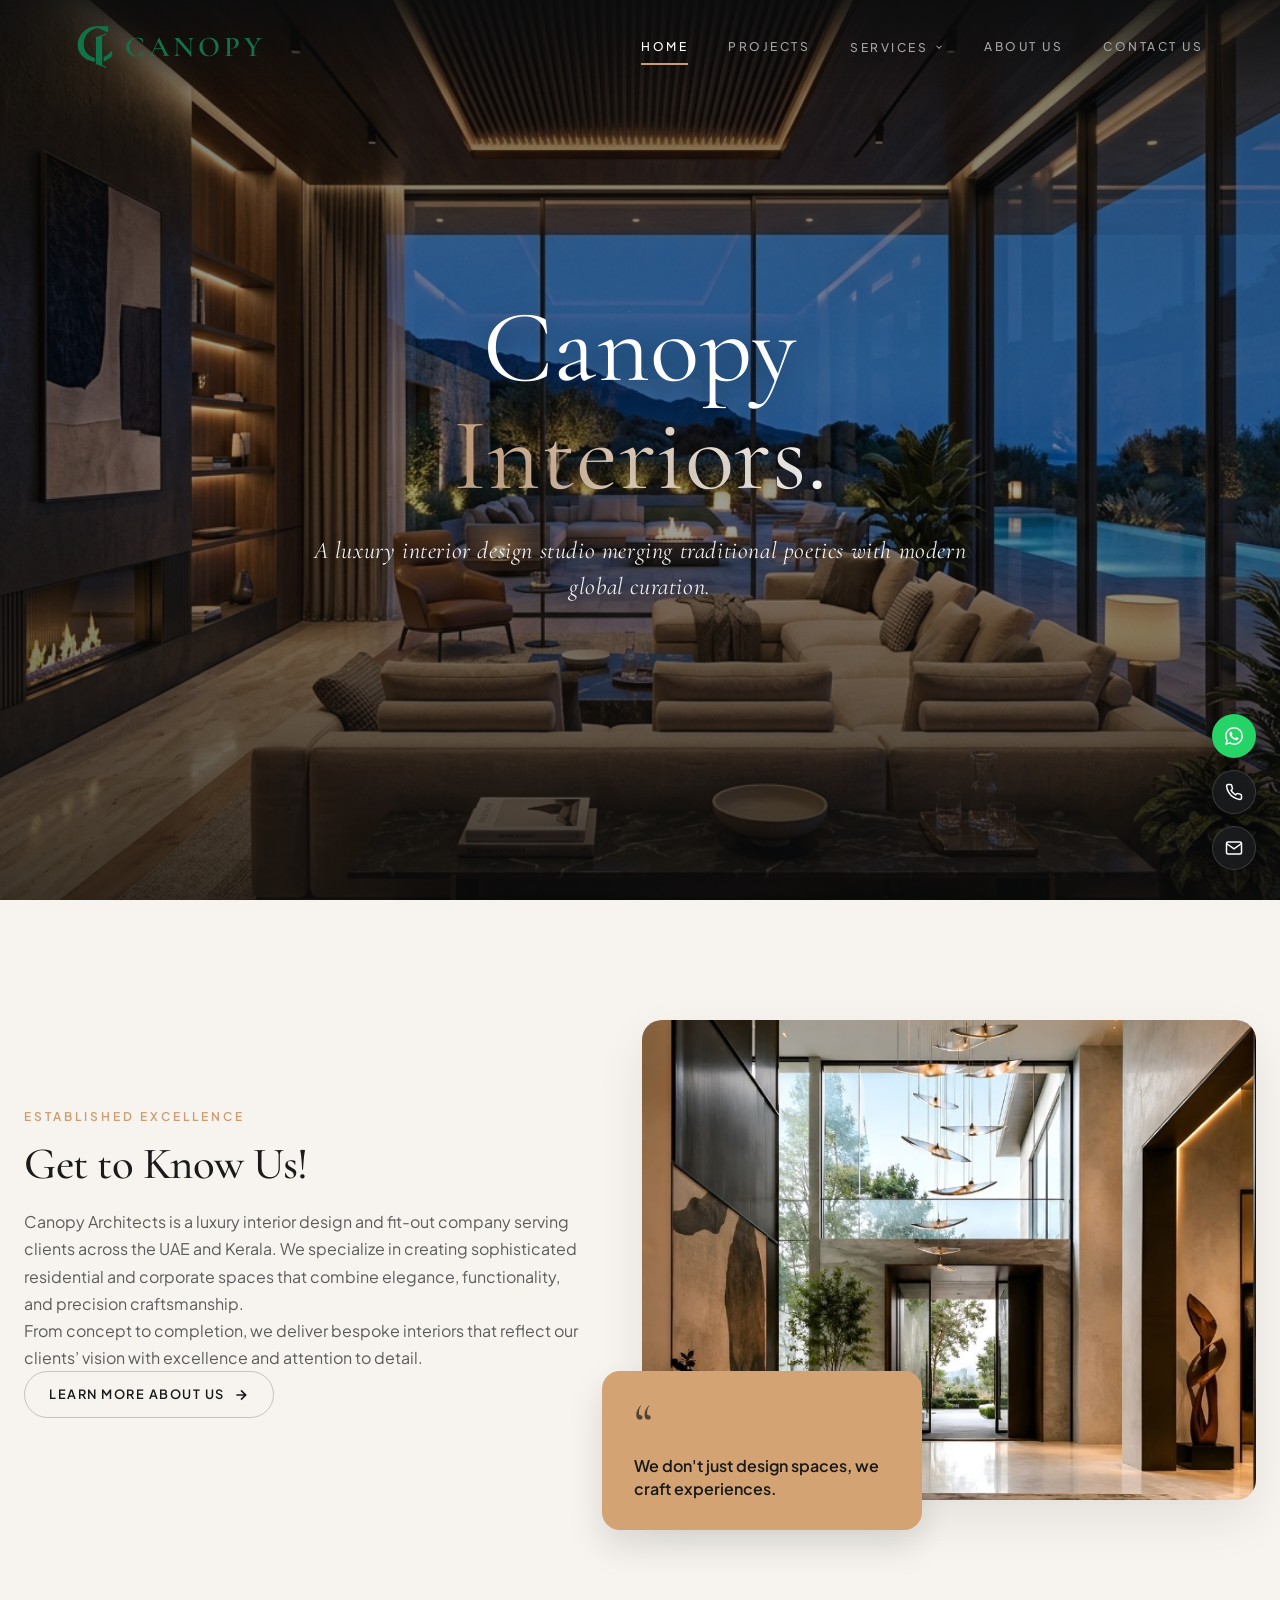
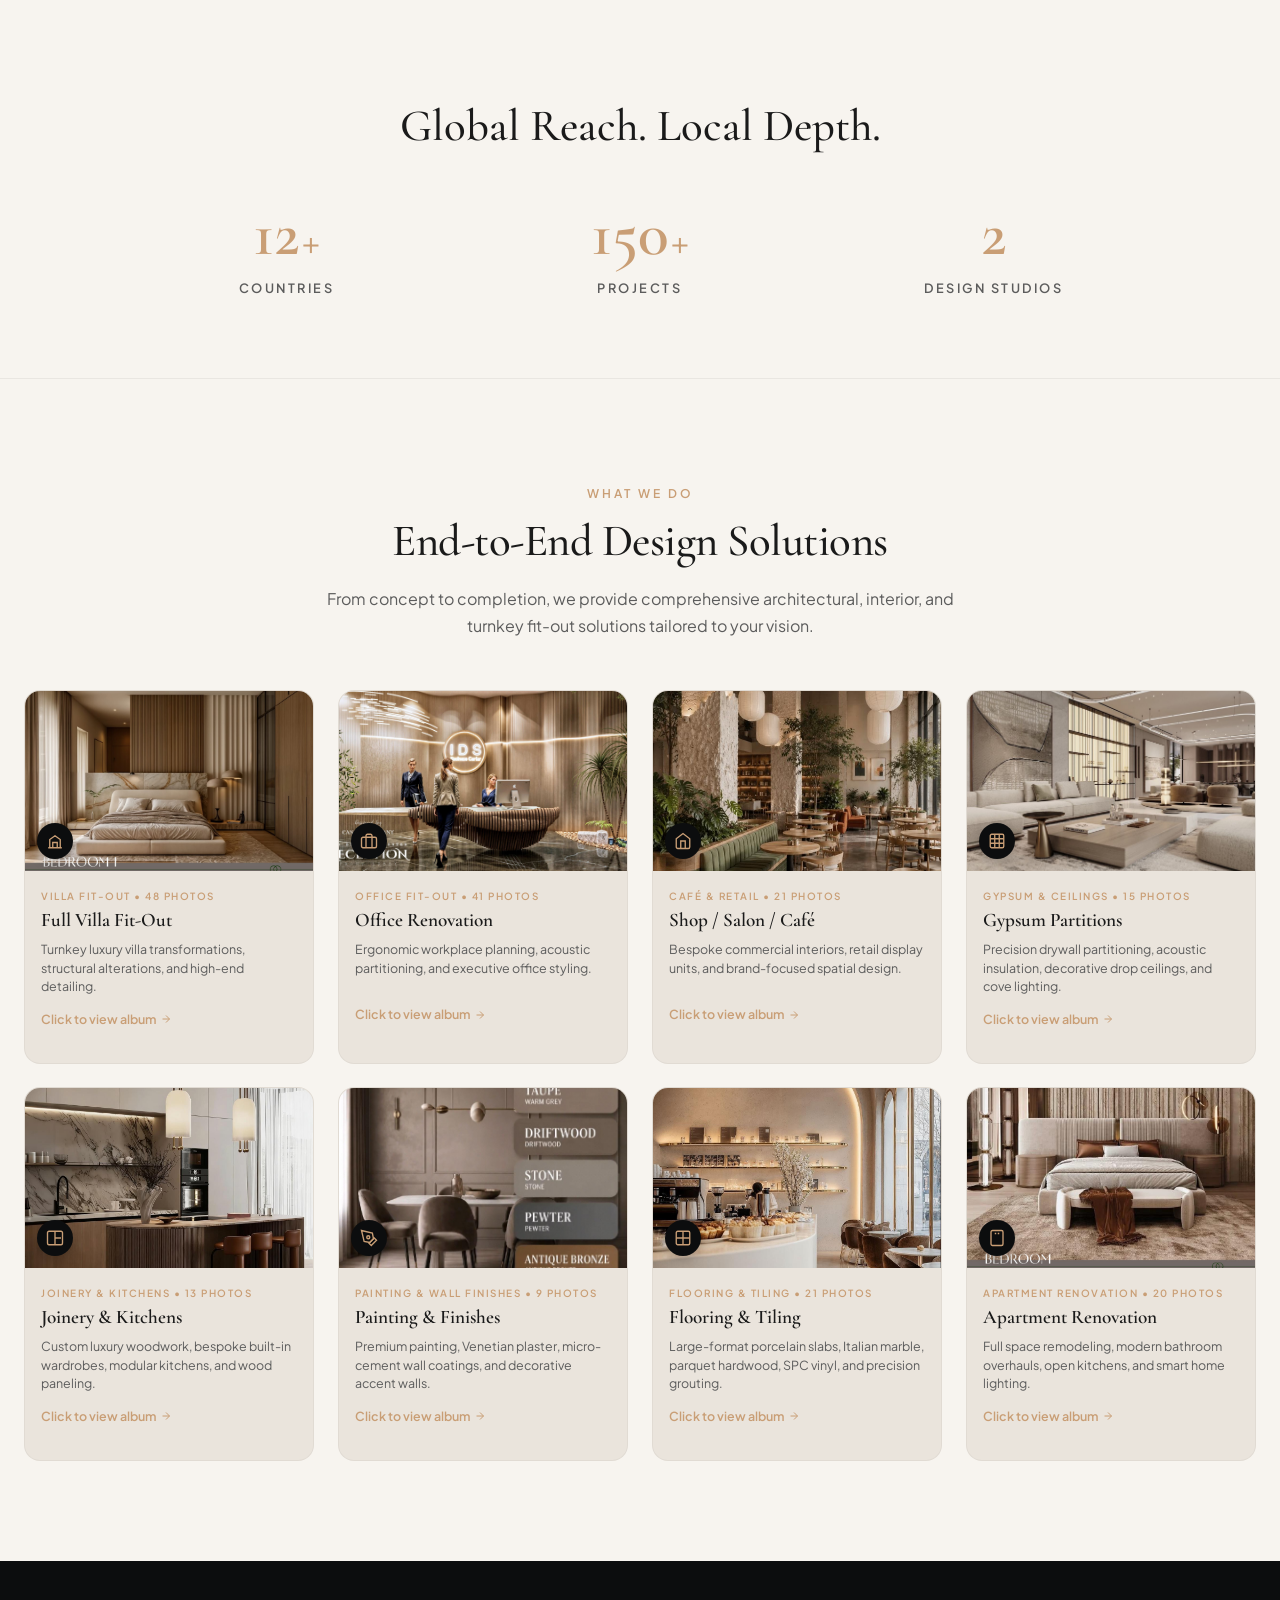
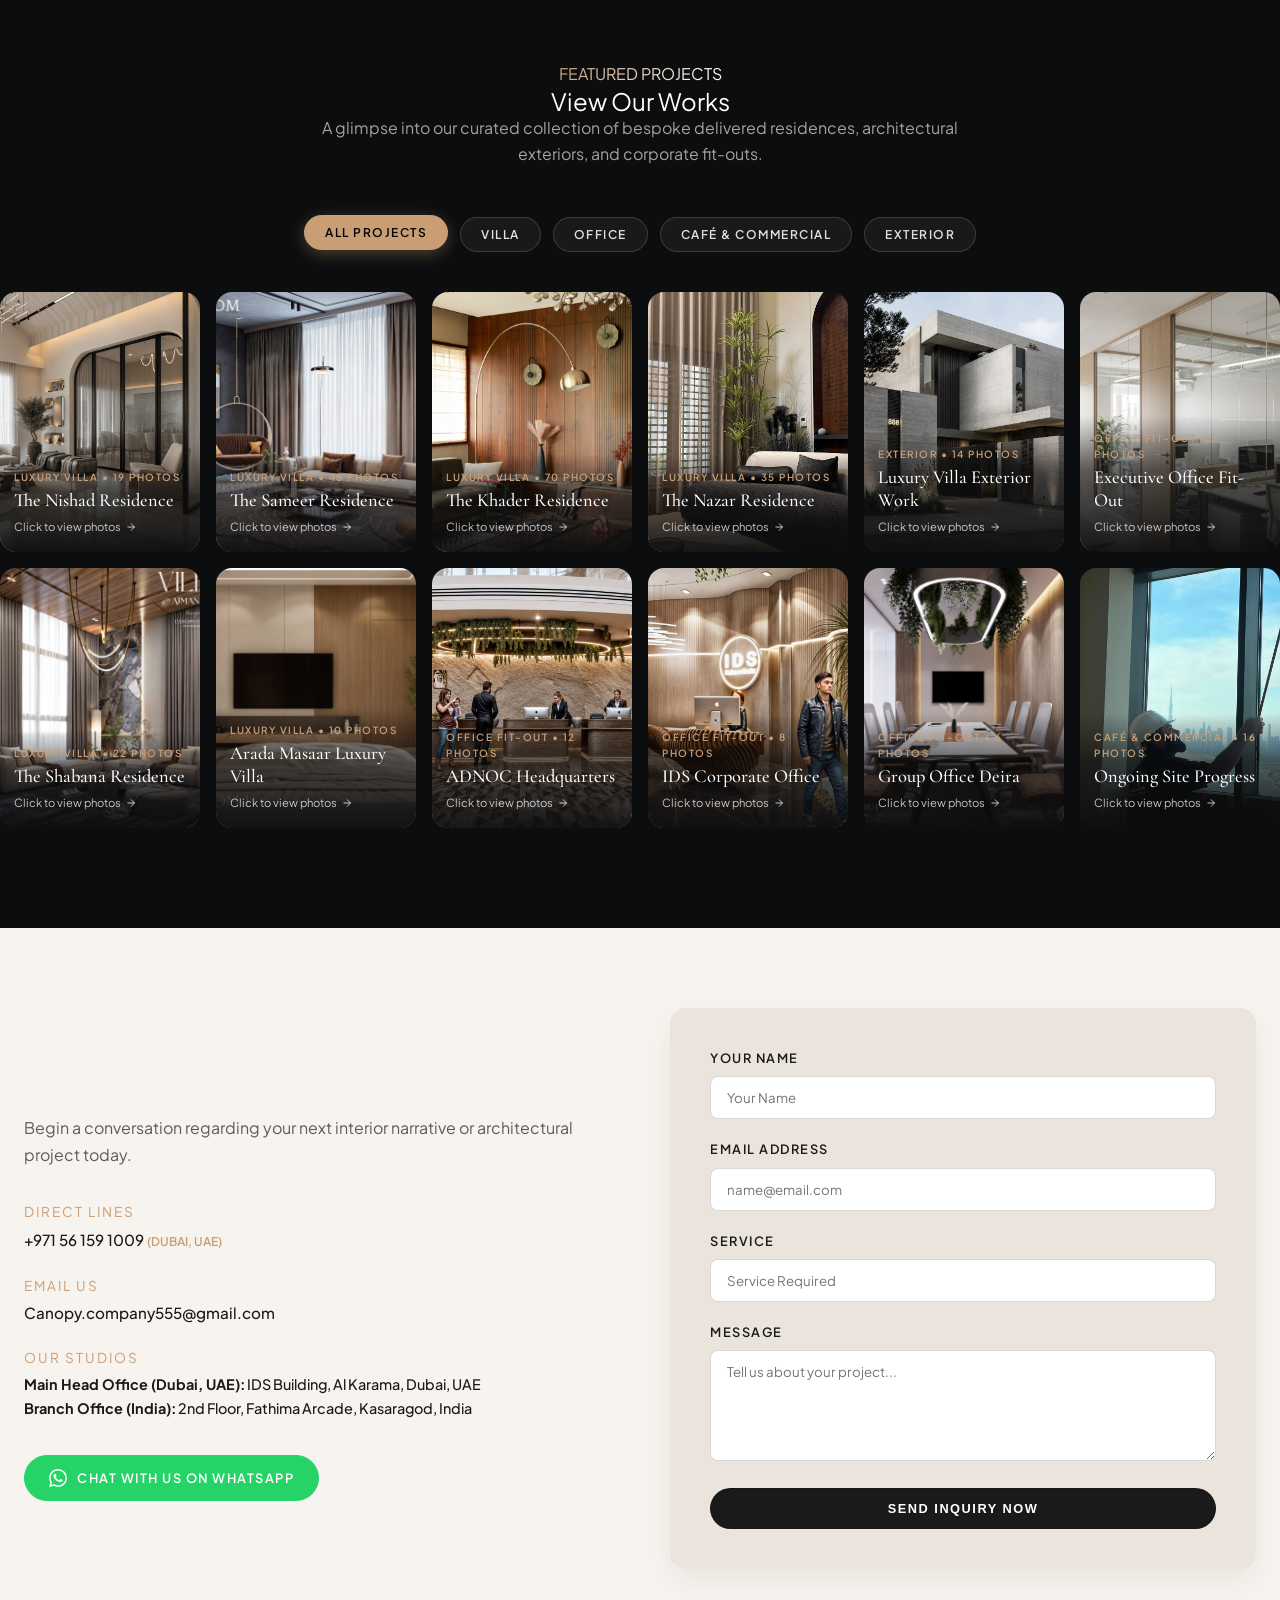
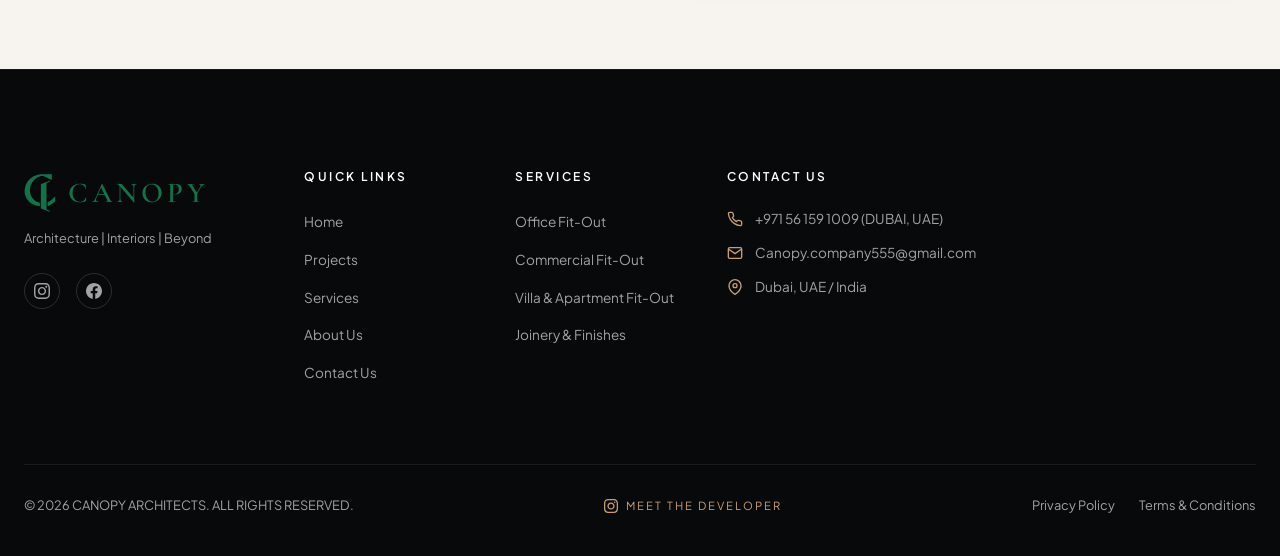
==== commit 6214c650: "28" ====
--- a/index.html
+++ b/index.html
@@ -495,7 +495,7 @@
           <!-- Card 1: Villa Fit-Out -->
           <div class="service-card" data-project="villa-fitout" style="cursor: pointer;">
             <div class="service-img-wrapper">
-              <img src="images/villa fitout/2/WhatsApp Image 2026-08-09 at 12.23.05 PM.jpeg" alt="Full luxury villa fit-out and interior design service in Dubai UAE" loading="lazy">
+              <img src="images/villa fitout/3/1.jfif" alt="Full luxury villa fit-out and interior design service in Dubai UAE" loading="lazy">
               <div class="service-icon-badge">
                 <svg width="20" height="20" viewBox="0 0 24 24" fill="none" stroke="currentColor" stroke-width="1.8">
                   <path d="M3 21h18M5 21V10l7-5 7 5v11M9 14h6v7H9z" />
@@ -540,9 +540,9 @@
           </div>
 
           <!-- Card 3: Shop / Salon / Café Fit-Out -->
-          <div class="service-card">
+          <div class="service-card" data-project="cafe-fitout" style="cursor: pointer;">
             <div class="service-img-wrapper">
-              <img src="images/service_retail.jpg" alt="Shop salon café commercial fit-out and retail interior design Dubai" loading="lazy">
+              <img src="images/cafe/1.jpeg" alt="Shop salon café commercial fit-out and retail interior design Dubai" loading="lazy">
               <div class="service-icon-badge">
                 <svg width="20" height="20" viewBox="0 0 24 24" fill="none" stroke="currentColor" stroke-width="1.8">
                   <path d="M3 9l9-7 9 7v11a2 2 0 0 1-2 2H5a2 2 0 0 1-2-2z" />
@@ -551,13 +551,15 @@
               </div>
             </div>
             <div class="service-card-body">
+              <span class="proj-badge">Café & Retail • 21 Photos</span>
               <h3>Shop / Salon / Café</h3>
               <p>Bespoke commercial interiors, retail display units, and brand-focused spatial design.</p>
-              <a href="contact.html" class="card-arrow-link">
-                <svg width="20" height="20" viewBox="0 0 24 24" fill="none" stroke="currentColor" stroke-width="2">
+              <p class="proj-action" style="color: var(--accent-gold); font-weight: 600; margin-top: auto; display: flex; align-items: center; gap: 4px;">
+                <span>Click to view album</span>
+                <svg width="12" height="12" viewBox="0 0 24 24" fill="none" stroke="currentColor" stroke-width="2">
                   <path d="M5 12h14M12 5l7 7-7 7" />
                 </svg>
-              </a>
+              </p>
             </div>
           </div>
 
@@ -586,9 +588,9 @@
           </div>
 
           <!-- Card 5: Joinery, Wardrobes & Kitchens -->
-          <div class="service-card">
+          <div class="service-card" data-project="joinery-fitout" style="cursor: pointer;">
             <div class="service-img-wrapper">
-              <img src="images/service_joinery.jpg" alt="Joinery wardrobes and bespoke kitchens Dubai" loading="lazy">
+              <img src="images/kitchen/kitchen1.jpeg" alt="Joinery wardrobes and bespoke kitchens Dubai" loading="lazy">
               <div class="service-icon-badge">
                 <svg width="20" height="20" viewBox="0 0 24 24" fill="none" stroke="currentColor" stroke-width="1.8">
                   <path d="M20 3H4a2 2 0 0 0-2 2v14a2 2 0 0 0 2 2h16a2 2 0 0 0 2-2V5a2 2 0 0 0-2-2z" />
@@ -598,20 +600,22 @@
               </div>
             </div>
             <div class="service-card-body">
+              <span class="proj-badge">Joinery & Kitchens • 13 Photos</span>
               <h3>Joinery & Kitchens</h3>
               <p>Custom luxury woodwork, bespoke built-in wardrobes, modular kitchens, and wood paneling.</p>
-              <a href="contact.html" class="card-arrow-link">
-                <svg width="20" height="20" viewBox="0 0 24 24" fill="none" stroke="currentColor" stroke-width="2">
+              <p class="proj-action" style="color: var(--accent-gold); font-weight: 600; margin-top: auto; display: flex; align-items: center; gap: 4px;">
+                <span>Click to view album</span>
+                <svg width="12" height="12" viewBox="0 0 24 24" fill="none" stroke="currentColor" stroke-width="2">
                   <path d="M5 12h14M12 5l7 7-7 7" />
                 </svg>
-              </a>
+              </p>
             </div>
           </div>
 
           <!-- Card 6: Painting & Wall Finishes -->
-          <div class="service-card">
+          <div class="service-card" data-project="painting-fitout" style="cursor: pointer;">
             <div class="service-img-wrapper">
-              <img src="images/service_painting.jpg" alt="Painting and luxury wall finishes in Dubai" loading="lazy">
+              <img src="images/painting/1.jpeg" alt="Painting and luxury wall finishes in Dubai" loading="lazy">
               <div class="service-icon-badge">
                 <svg width="20" height="20" viewBox="0 0 24 24" fill="none" stroke="currentColor" stroke-width="1.8">
                   <path d="M12 19l7-7 3 3-7 7-3-3z" />
@@ -621,13 +625,15 @@
               </div>
             </div>
             <div class="service-card-body">
+              <span class="proj-badge">Painting & Wall Finishes • 9 Photos</span>
               <h3>Painting & Finishes</h3>
               <p>Premium painting, Venetian plaster, micro-cement wall coatings, and decorative accent walls.</p>
-              <a href="contact.html" class="card-arrow-link">
-                <svg width="20" height="20" viewBox="0 0 24 24" fill="none" stroke="currentColor" stroke-width="2">
+              <p class="proj-action" style="color: var(--accent-gold); font-weight: 600; margin-top: auto; display: flex; align-items: center; gap: 4px;">
+                <span>Click to view album</span>
+                <svg width="12" height="12" viewBox="0 0 24 24" fill="none" stroke="currentColor" stroke-width="2">
                   <path d="M5 12h14M12 5l7 7-7 7" />
                 </svg>
-              </a>
+              </p>
             </div>
           </div>
 
--- a/style.css
+++ b/style.css
@@ -11,8 +11,8 @@
   --accent-gold-hover: #b58b63;
   --accent-quote-bg: #d3a373;
   
-  --brand-green: #0E4D34;
-  --brand-green-accent: #197a54;
+  --brand-green: #127349;
+  --brand-green-accent: #19945f;
   
   --text-dark-primary: #1a1a1a;
   --text-dark-secondary: #5c5c5c;
@@ -62,88 +62,136 @@
   display: block;
 }
 
-/* Container Utilities */
+/* Container */
 .container {
-  width: 90%;
+  width: 100%;
   max-width: 1320px;
   margin: 0 auto;
-}
-
-.container-fluid {
-  width: 95%;
-  max-width: 1440px;
-  margin: 0 auto;
-}
-
-/* Typography Tags */
+  padding: 0 24px;
+}
+
+/* Typography Styles */
+h1, h2, h3, h4, h5, h6 {
+  font-weight: 400;
+  line-height: 1.2;
+}
+
 .section-tag {
-  font-family: var(--font-sans);
+  display: inline-block;
   font-size: 0.75rem;
-  font-weight: 600;
   letter-spacing: 3px;
   text-transform: uppercase;
   color: var(--accent-gold);
-  margin-bottom: 16px;
-  display: block;
-}
-
-.section-tag-gold {
-  font-family: var(--font-sans);
-  font-size: 0.75rem;
+  margin-bottom: 12px;
   font-weight: 600;
-  letter-spacing: 3px;
-  text-transform: uppercase;
-  color: var(--accent-gold);
-  margin-bottom: 16px;
-  display: block;
 }
 
 .section-heading {
   font-family: var(--font-serif);
-  font-size: clamp(2.2rem, 4.2vw, 3.4rem);
+  font-size: clamp(2rem, 3.5vw, 3.2rem);
+  color: var(--text-dark-primary);
+  margin-bottom: 16px;
   font-weight: 500;
-  line-height: 1.15;
-  color: var(--text-dark-primary);
-  margin-bottom: 20px;
-}
-
-.section-heading-light {
-  font-family: var(--font-serif);
-  font-size: clamp(2.2rem, 4.2vw, 3.4rem);
-  font-weight: 500;
-  line-height: 1.15;
+  letter-spacing: -0.5px;
+}
+
+.section-heading.light {
   color: var(--text-light-primary);
-  margin-bottom: 20px;
 }
 
 .section-desc {
-  font-size: 0.95rem;
+  font-size: 1rem;
   color: var(--text-dark-secondary);
+  max-width: 620px;
   line-height: 1.7;
-  margin-bottom: 32px;
-}
-
-.section-desc-light {
-  font-size: 0.95rem;
+}
+
+.section-desc.light {
   color: var(--text-light-secondary);
-  line-height: 1.7;
-  margin-bottom: 32px;
-}
-
-/* Buttons & Links */
-.btn-outline-dark {
+}
+
+/* Global Buttons */
+.btn-primary {
   display: inline-flex;
   align-items: center;
-  gap: 12px;
-  padding: 12px 24px;
-  border: 1px solid rgba(26, 26, 26, 0.4);
-  border-radius: var(--radius-pill);
-  font-size: 0.75rem;
+  gap: 8px;
+  padding: 14px 28px;
+  background-color: var(--accent-gold);
+  color: #fff;
+  font-size: 0.8rem;
   font-weight: 600;
   letter-spacing: 2px;
   text-transform: uppercase;
+  border-radius: var(--radius-pill);
+  border: 1px solid var(--accent-gold);
+  cursor: pointer;
+}
+
+.btn-primary:hover {
+  background-color: var(--accent-gold-hover);
+  border-color: var(--accent-gold-hover);
+  transform: translateY(-2px);
+  box-shadow: 0 8px 20px rgba(201, 158, 117, 0.3);
+}
+
+.btn-outline-gold {
+  display: inline-flex;
+  align-items: center;
+  gap: 8px;
+  padding: 14px 28px;
+  background: transparent;
+  color: var(--accent-gold);
+  font-size: 0.8rem;
+  font-weight: 600;
+  letter-spacing: 2px;
+  text-transform: uppercase;
+  border-radius: var(--radius-pill);
+  border: 1px solid var(--accent-gold);
+  cursor: pointer;
+}
+
+.btn-outline-gold:hover {
+  background-color: var(--accent-gold);
+  color: #fff;
+  transform: translateY(-2px);
+  box-shadow: 0 8px 20px rgba(201, 158, 117, 0.25);
+}
+
+.btn-outline-light {
+  display: inline-flex;
+  align-items: center;
+  gap: 8px;
+  padding: 14px 28px;
+  background: transparent;
+  color: var(--text-light-primary);
+  font-size: 0.8rem;
+  font-weight: 600;
+  letter-spacing: 2px;
+  text-transform: uppercase;
+  border-radius: var(--radius-pill);
+  border: 1px solid rgba(255, 255, 255, 0.3);
+  cursor: pointer;
+}
+
+.btn-outline-light:hover {
+  border-color: #fff;
+  background: rgba(255, 255, 255, 0.1);
+  transform: translateY(-2px);
+}
+
+.btn-outline-dark {
+  display: inline-flex;
+  align-items: center;
+  gap: 8px;
+  padding: 12px 24px;
+  background: transparent;
   color: var(--text-dark-primary);
-  background: transparent;
+  font-size: 0.8rem;
+  font-weight: 600;
+  letter-spacing: 1.5px;
+  text-transform: uppercase;
+  border-radius: var(--radius-pill);
+  border: 1px solid rgba(0, 0, 0, 0.2);
   cursor: pointer;
 }
 
@@ -153,31 +201,7 @@
   border-color: var(--text-dark-primary);
 }
 
-.btn-outline-gold {
-  display: inline-flex;
-  align-items: center;
-  gap: 12px;
-  padding: 12px 24px;
-  border: 1px solid rgba(201, 158, 117, 0.4);
-  border-radius: var(--radius-pill);
-  font-size: 0.75rem;
-  font-weight: 600;
-  letter-spacing: 2px;
-  text-transform: uppercase;
-  color: #fff;
-  background: transparent;
-  cursor: pointer;
-}
-
-.btn-outline-gold:hover {
-  background: var(--accent-gold);
-  color: #000;
-  border-color: var(--accent-gold);
-}
-
-/* ----------------------------------------------------
-   HEADER & NAVBAR
----------------------------------------------------- */
+/* Header & Navigation */
 .header {
   position: fixed;
   top: 0;
@@ -227,16 +251,14 @@
 }
 
 .logo-icon {
-  height: 40px;
+  height: 42px;
   width: auto;
   object-fit: contain;
-  filter: drop-shadow(0 2px 8px rgba(14, 77, 52, 0.4));
-  transition: transform var(--transition-normal), filter var(--transition-normal);
+  transition: transform var(--transition-normal);
 }
 
 .logo:hover .logo-icon {
   transform: scale(1.08);
-  filter: drop-shadow(0 4px 12px rgba(14, 77, 52, 0.7));
 }
 
 .desktop-nav {
@@ -1039,10 +1061,9 @@
 }
 
 .footer-logo-icon {
-  height: 36px;
+  height: 38px;
   width: auto;
   object-fit: contain;
-  filter: drop-shadow(0 2px 8px rgba(14, 77, 52, 0.4));
   transition: transform var(--transition-normal);
 }
 
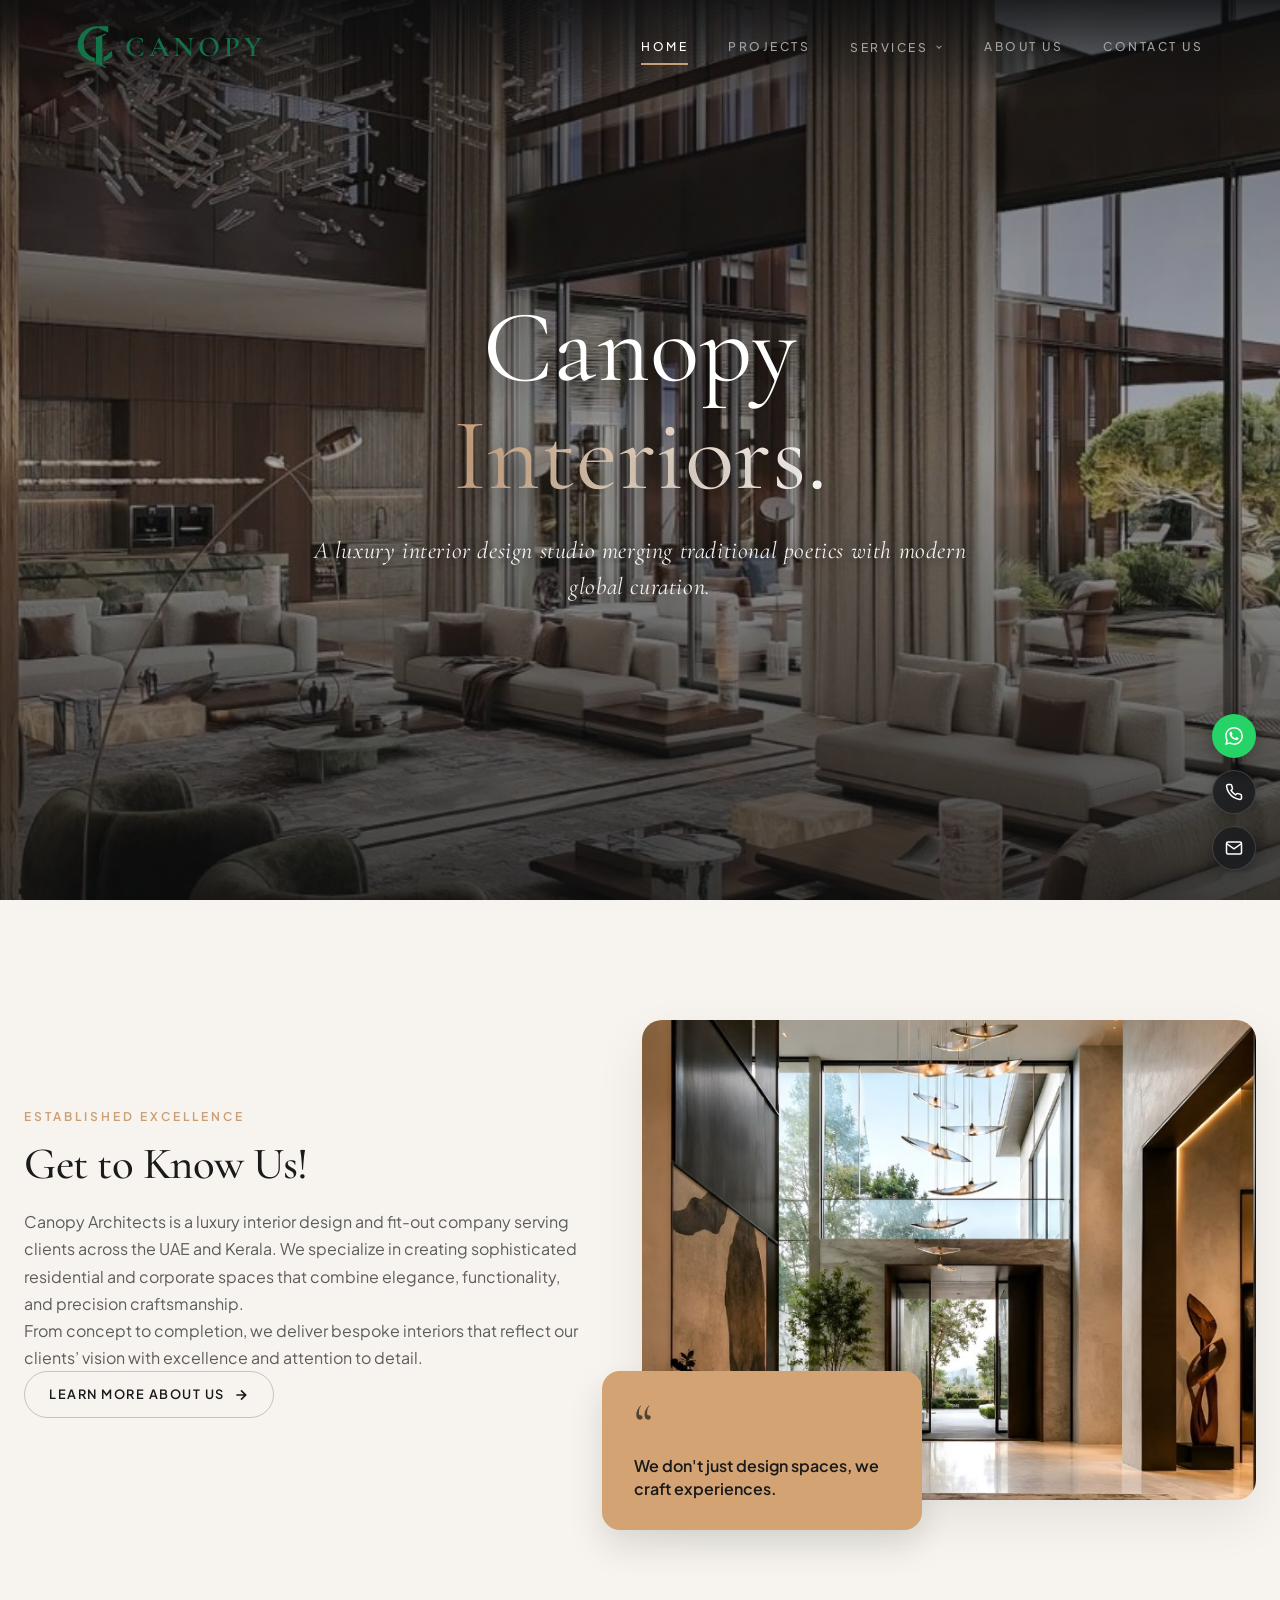
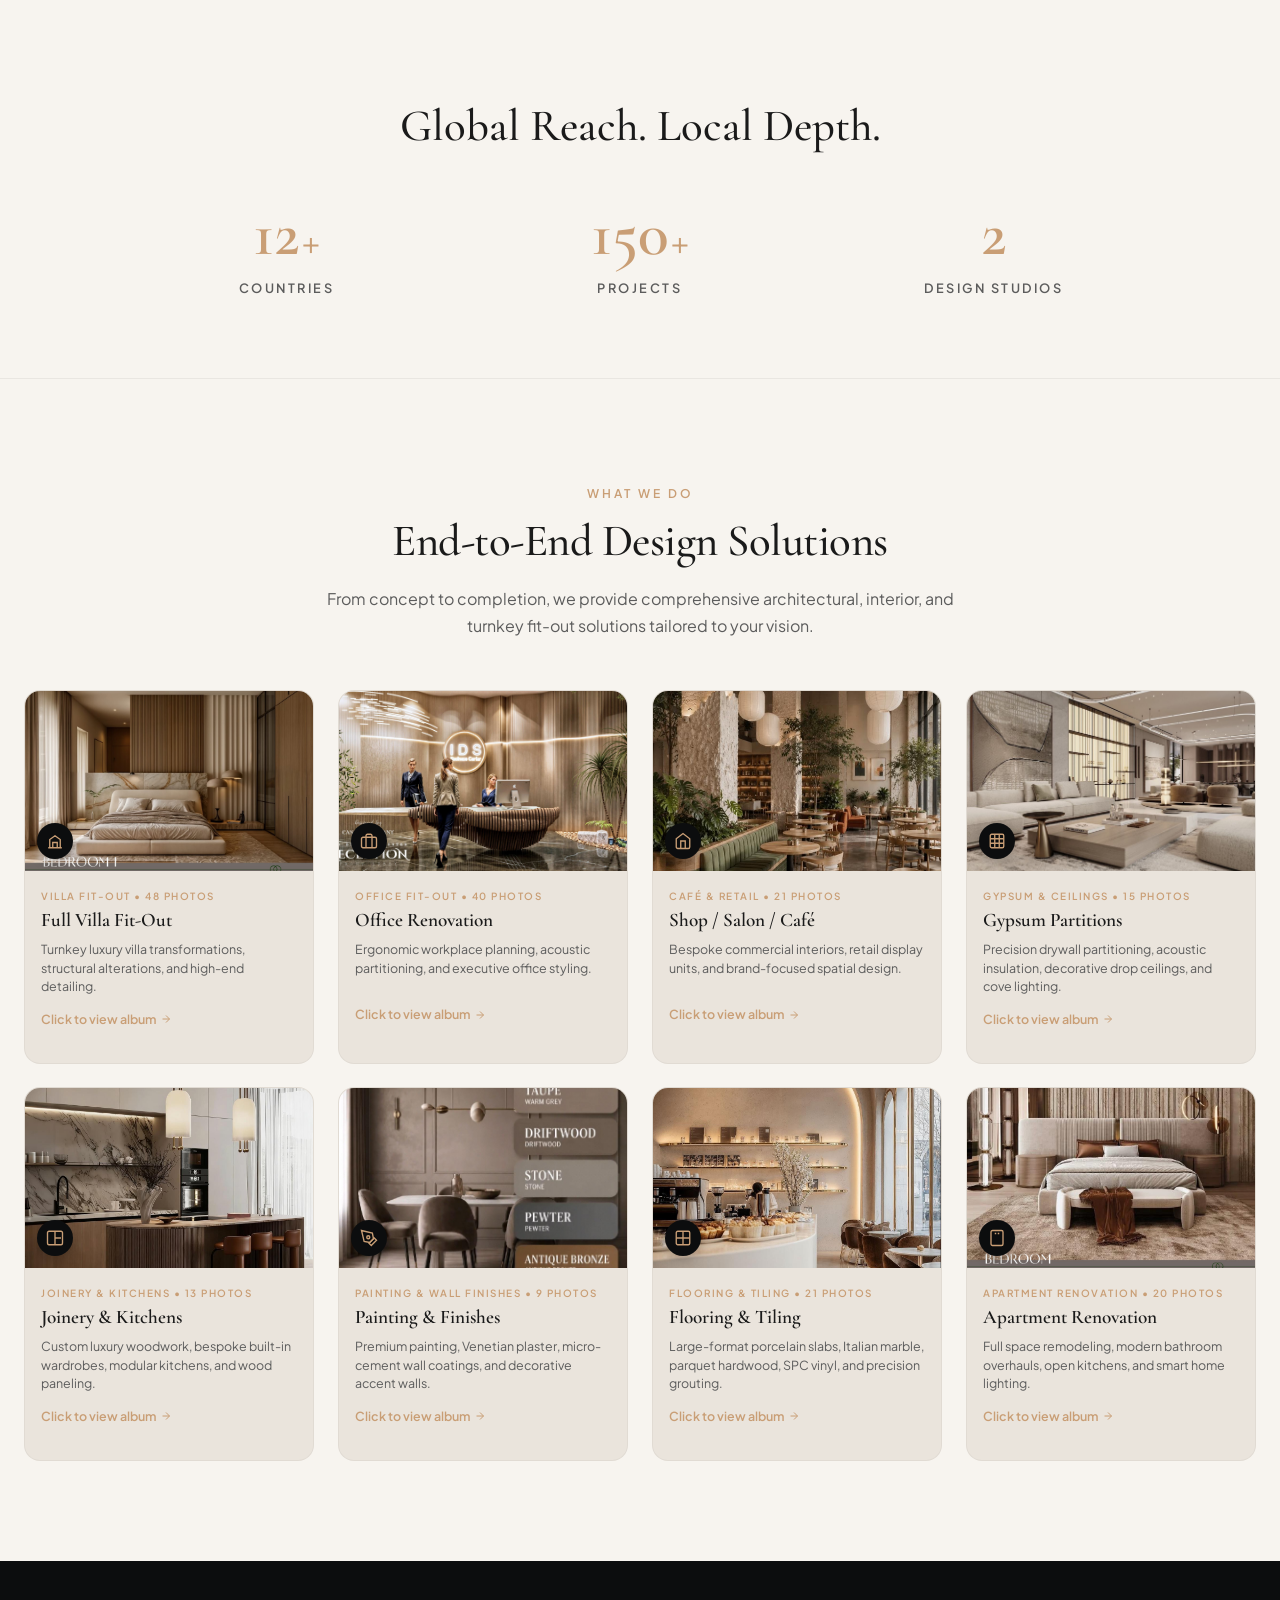
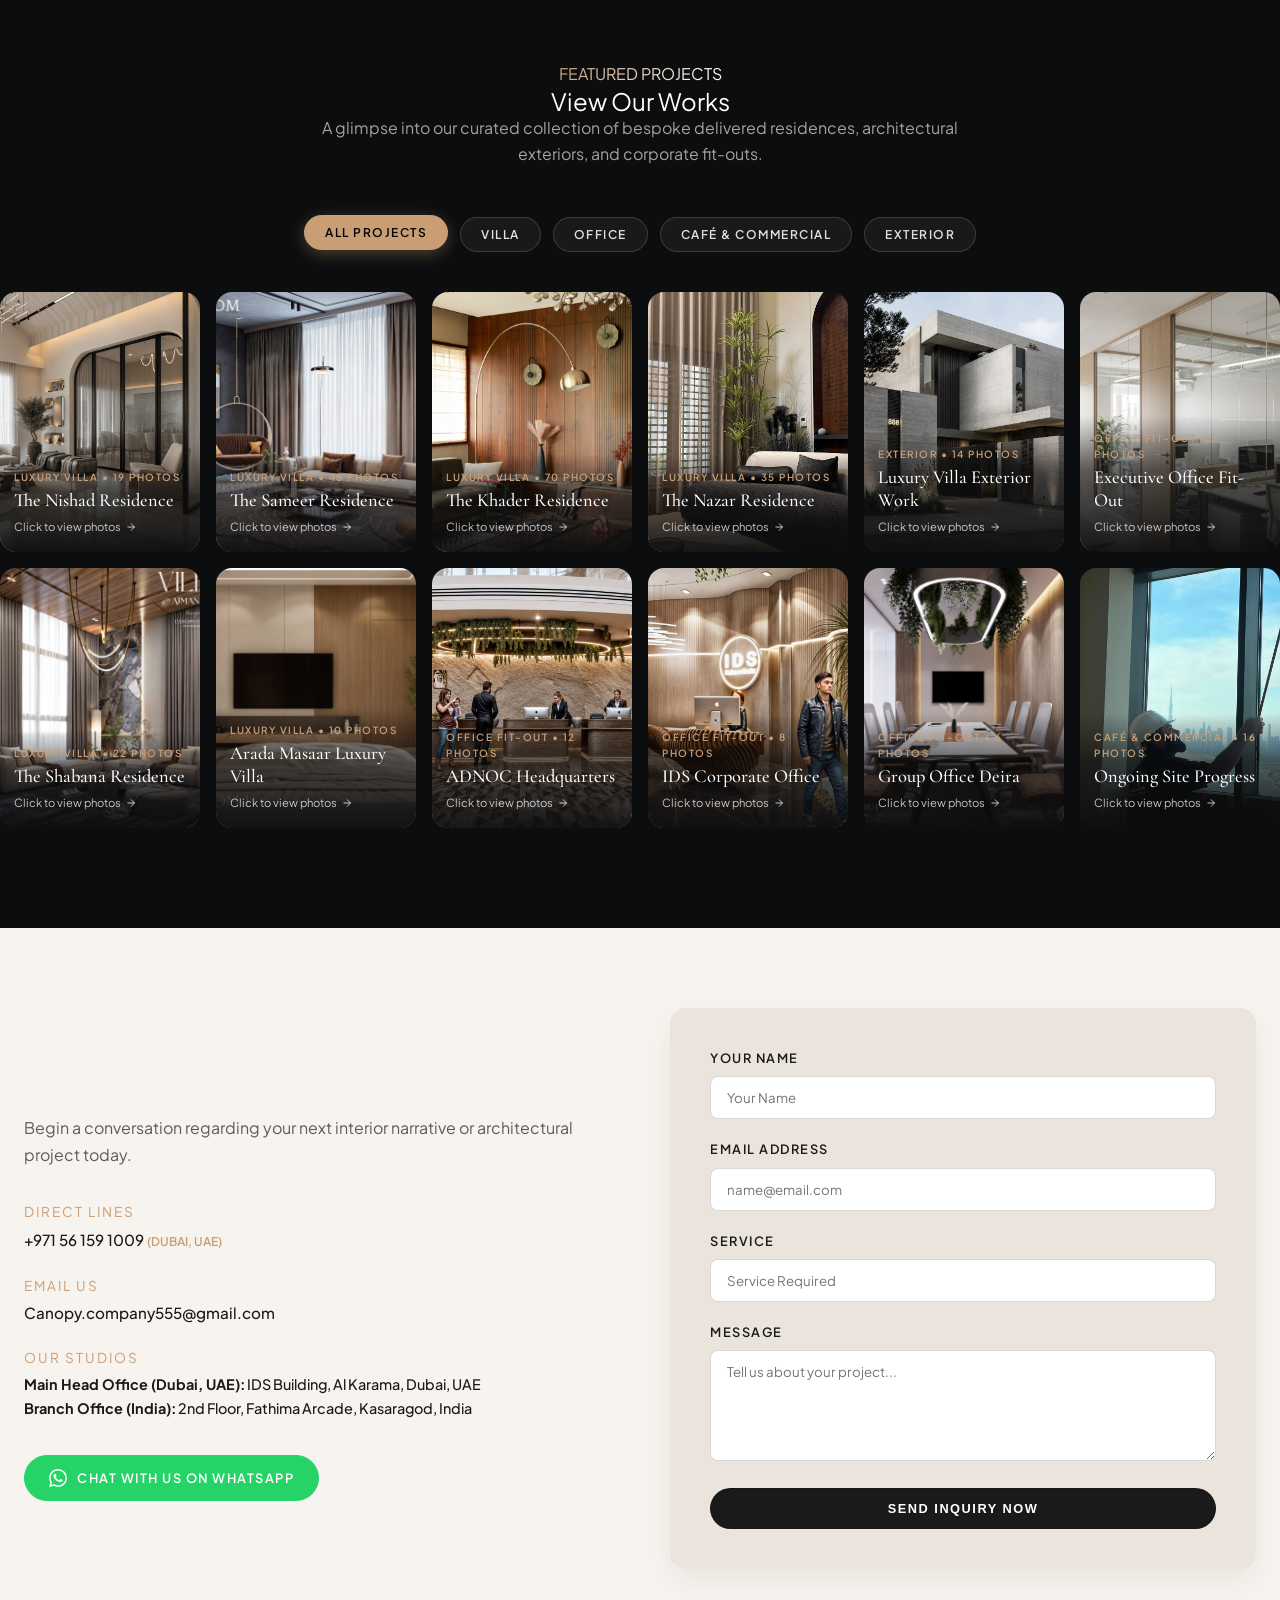
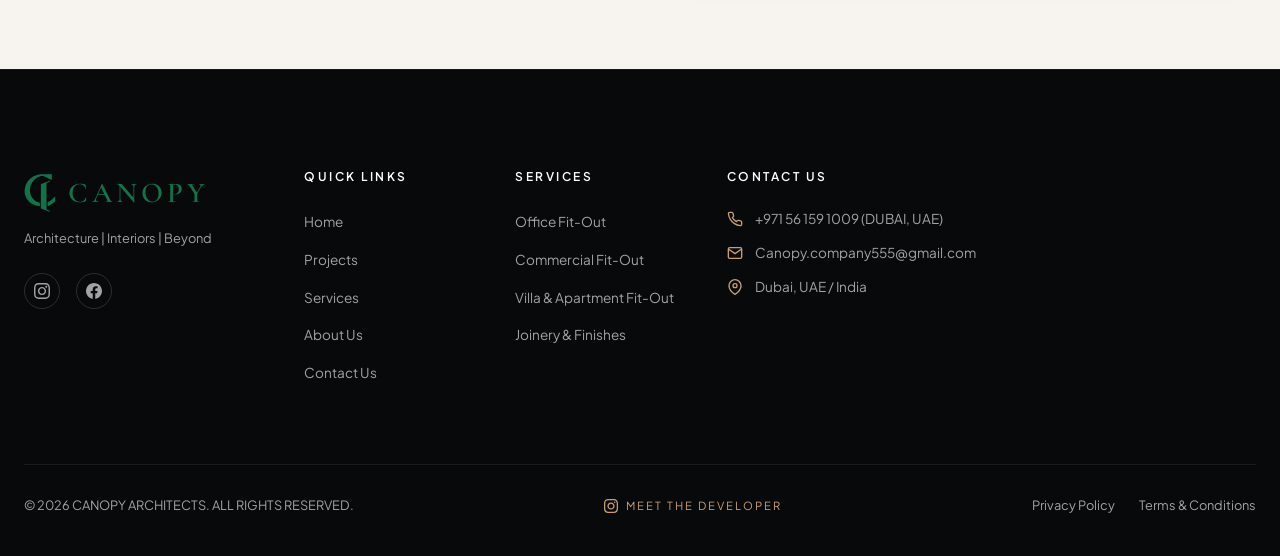
==== commit e4045492: "30" ====
--- a/index.html
+++ b/index.html
@@ -527,7 +527,7 @@
               </div>
             </div>
             <div class="service-card-body">
-              <span class="proj-badge">Office Fit-Out • 41 Photos</span>
+              <span class="proj-badge">Office Fit-Out • 40 Photos</span>
               <h3>Office Renovation</h3>
               <p>Ergonomic workplace planning, acoustic partitioning, and executive office styling.</p>
               <p class="proj-action" style="color: var(--accent-gold); font-weight: 600; margin-top: auto; display: flex; align-items: center; gap: 4px;">
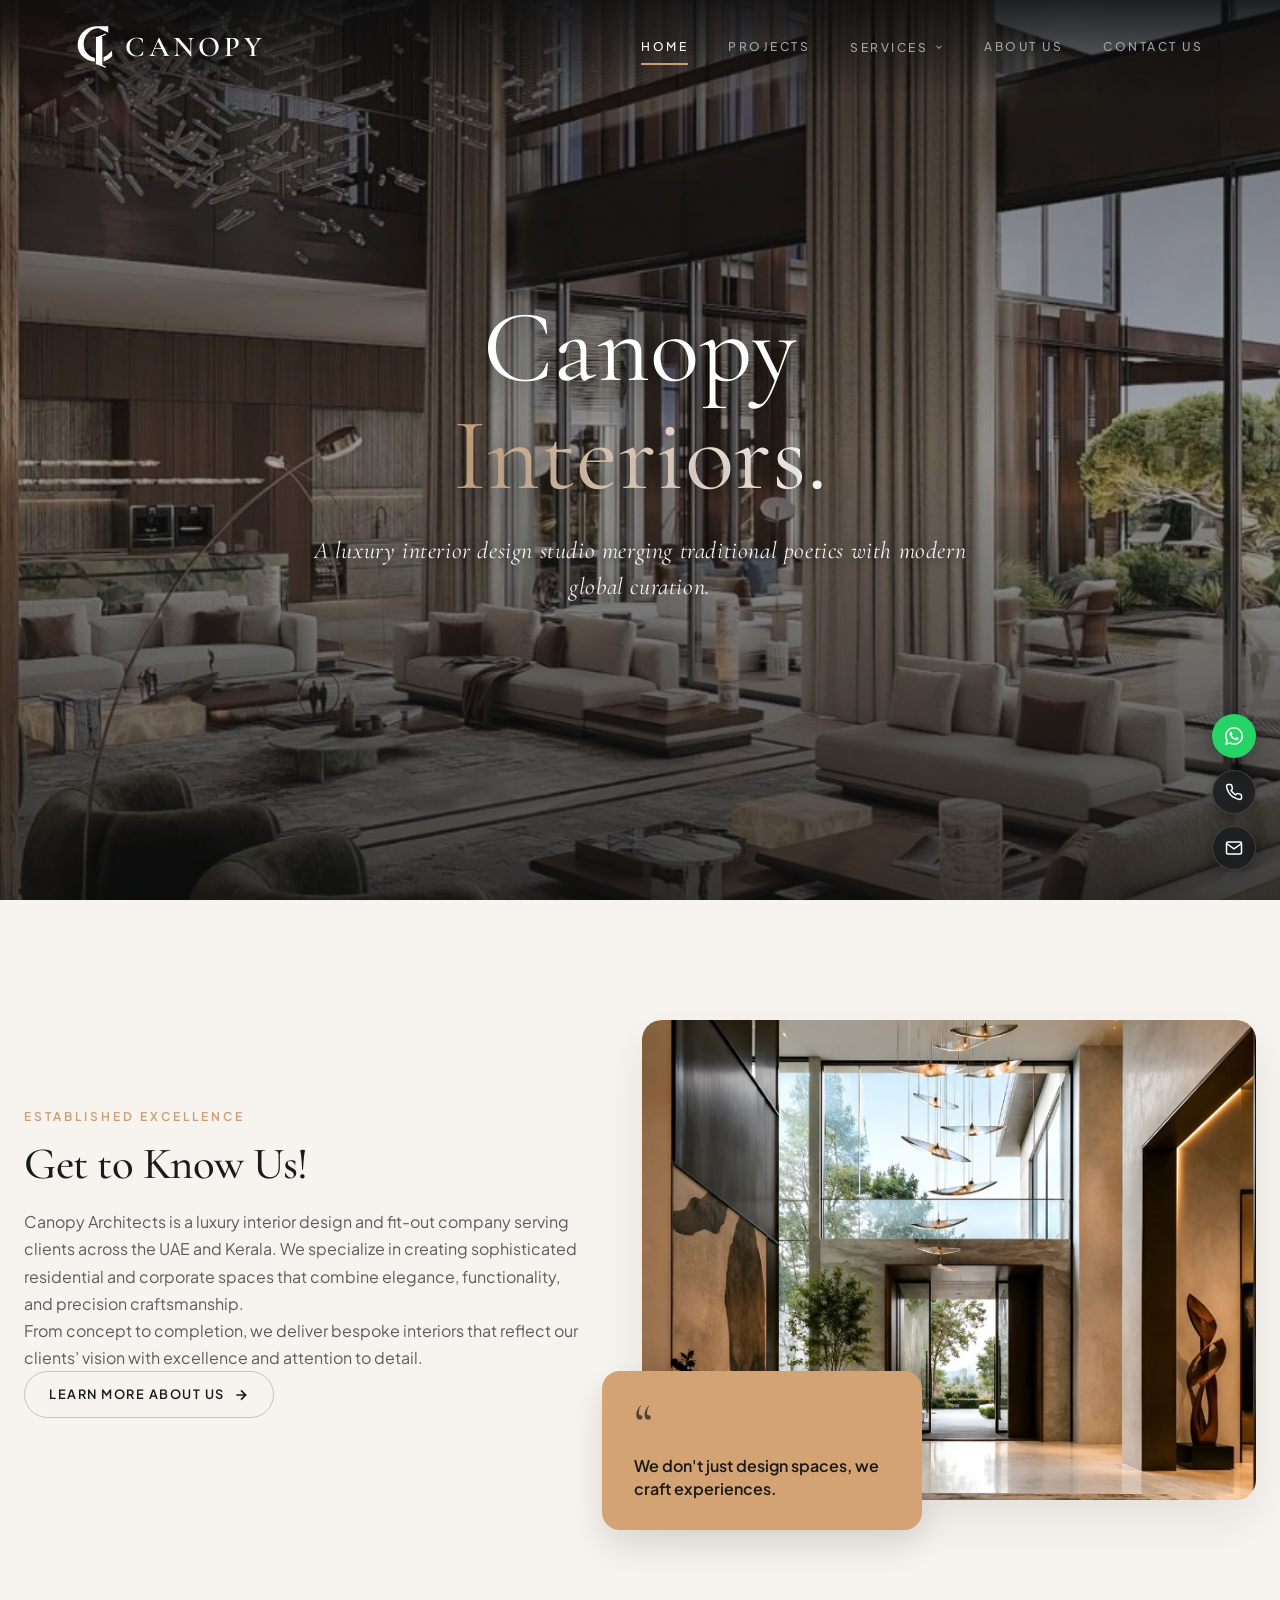
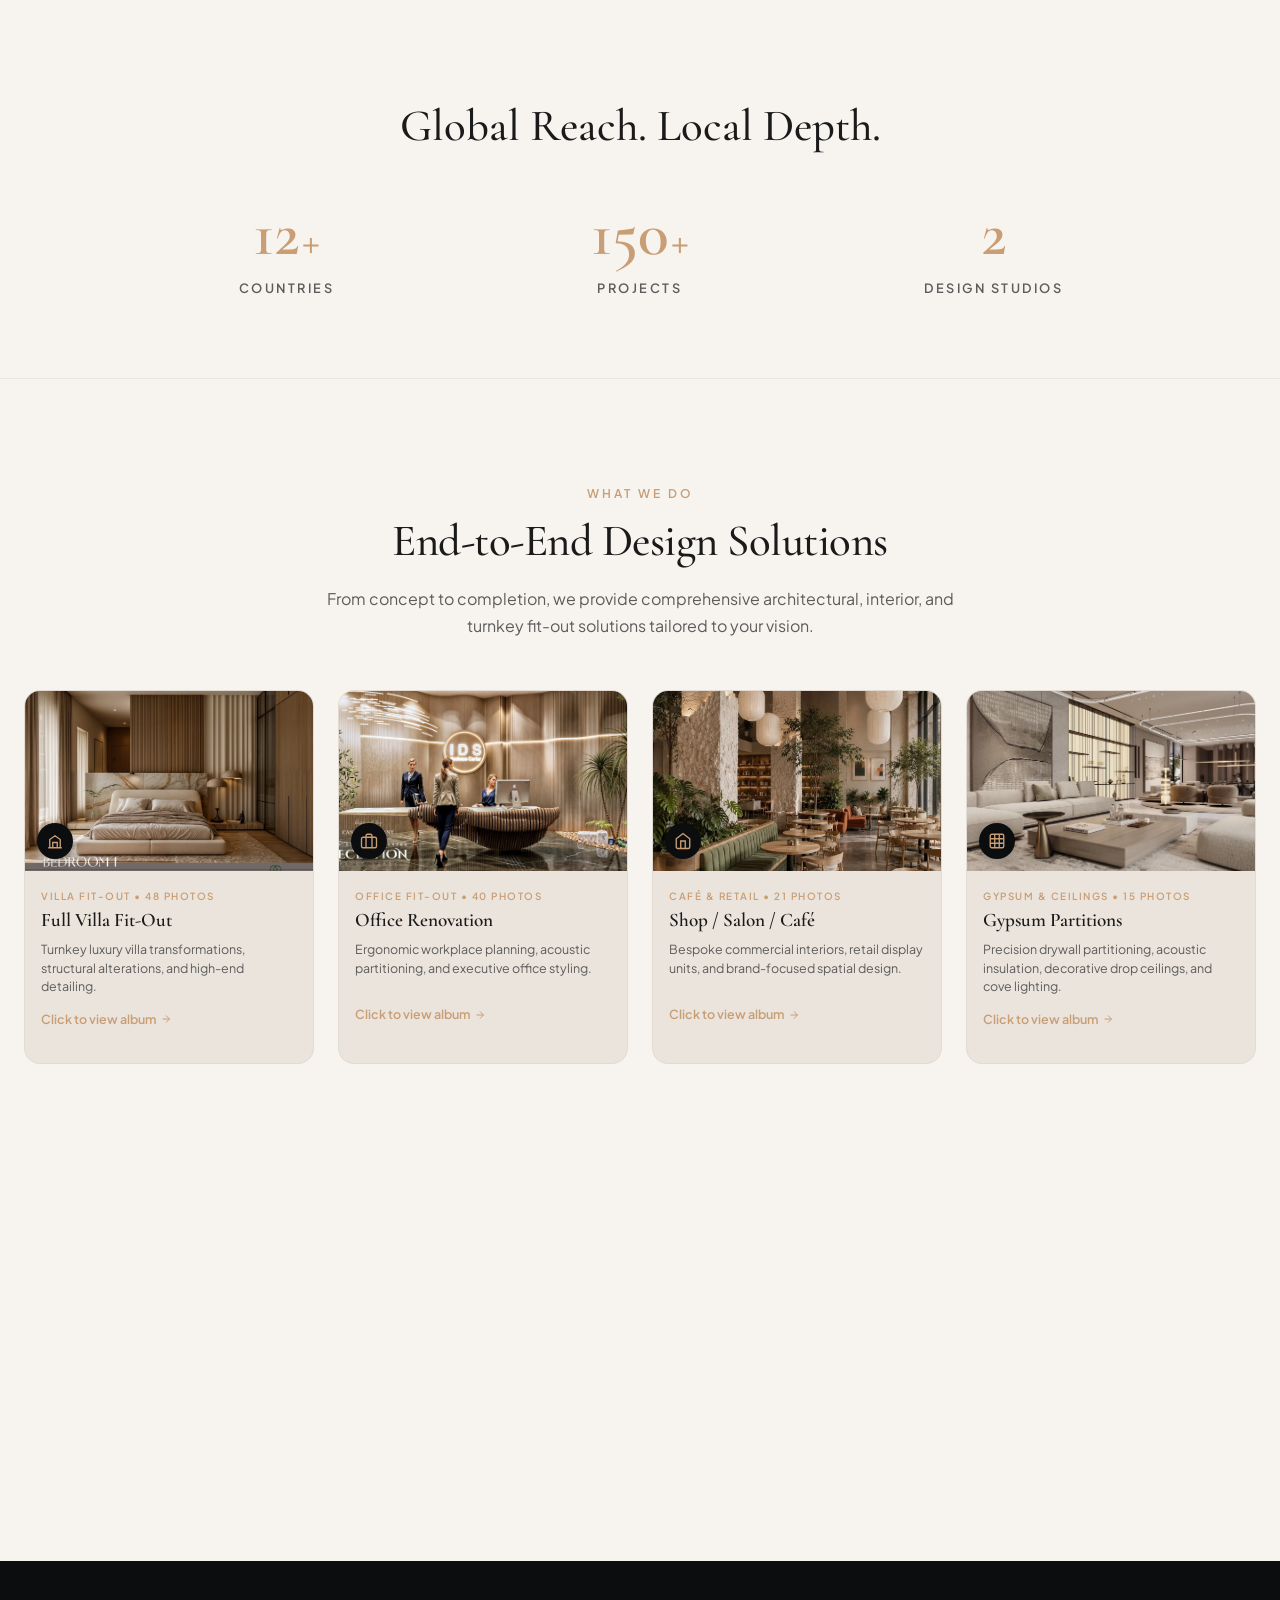
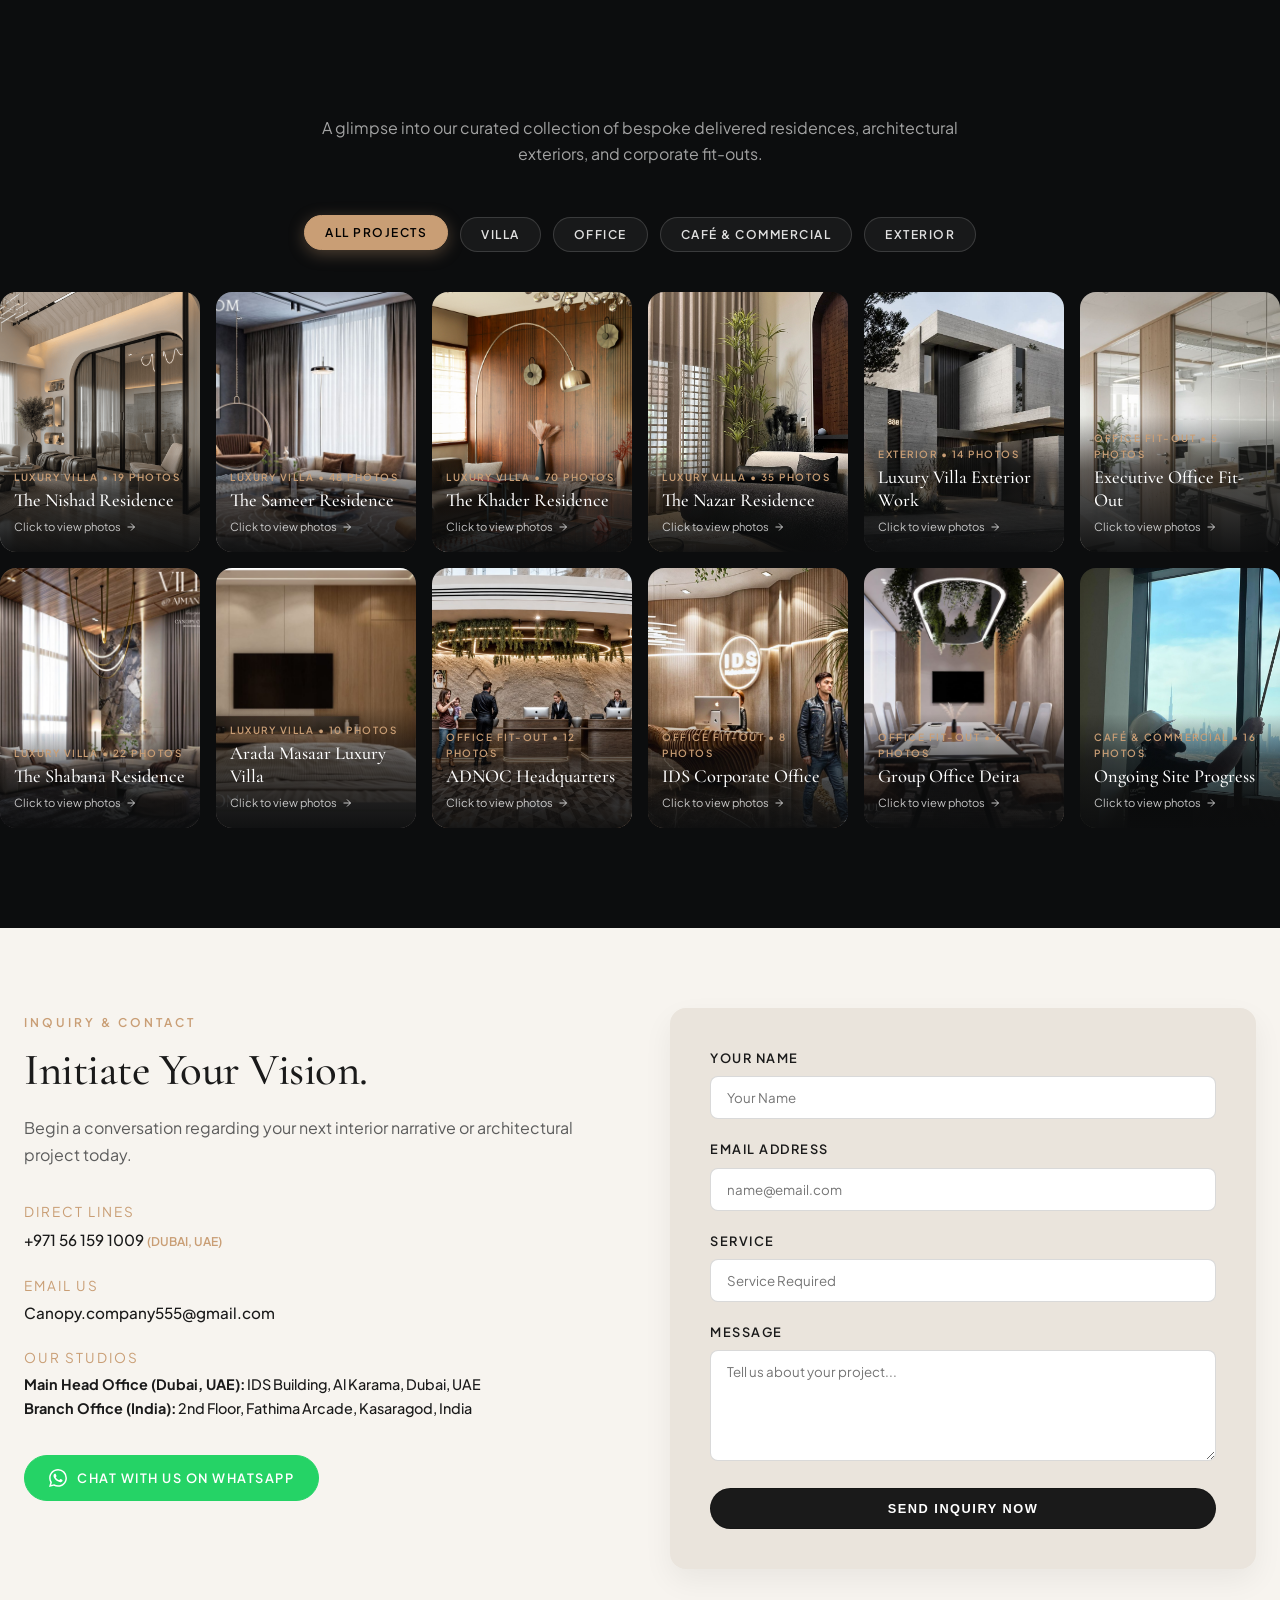
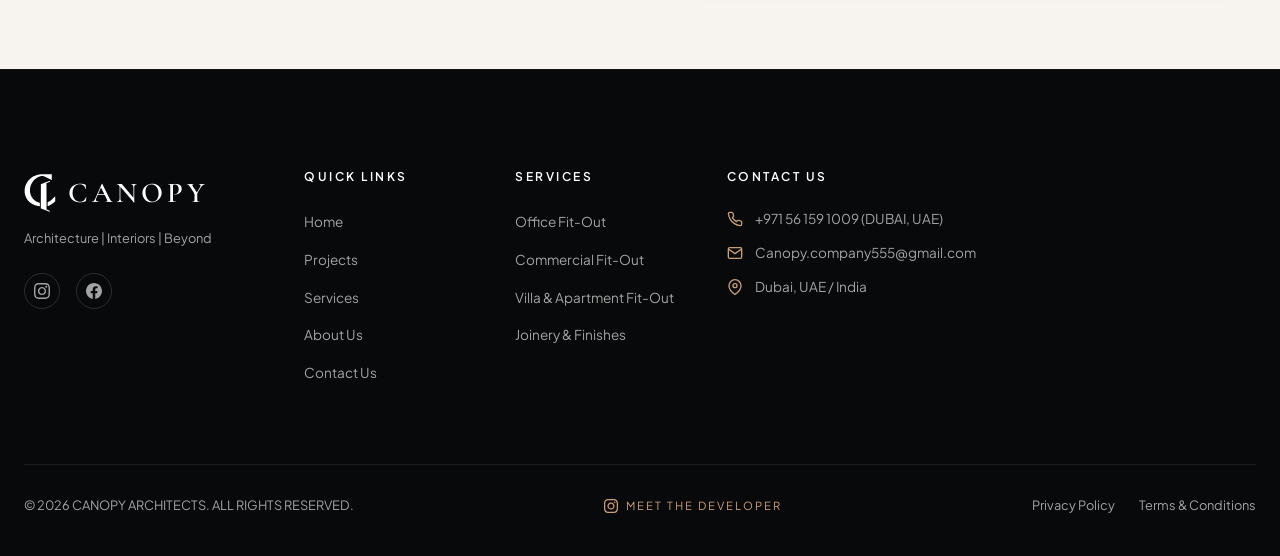
==== commit 087f3354: "Update favicon with black background for high contrast white logo visibility" ====
--- a/index.html
+++ b/index.html
@@ -51,9 +51,9 @@
   <link rel="preconnect" href="https://fonts.gstatic.com" crossorigin>
 
   <!-- Favicon -->
-  <link rel="icon" type="image/svg+xml" href="images/canopy_logo_mark.svg">
-  <link rel="alternate icon" type="image/png" href="images/canopy_logo_mark.png">
-  <link rel="apple-touch-icon" href="images/canopy_logo_mark.png">
+  <link rel="icon" type="image/svg+xml" href="images/favicon.svg">
+  <link rel="alternate icon" type="image/png" href="images/favicon-32x32.png">
+  <link rel="apple-touch-icon" href="images/apple-touch-icon.png">
 
   <!-- Stylesheet -->
   <link rel="stylesheet" href="style.css">
--- a/style.css
+++ b/style.css
@@ -11,8 +11,10 @@
   --accent-gold-hover: #b58b63;
   --accent-quote-bg: #d3a373;
   
-  --brand-green: #127349;
-  --brand-green-accent: #19945f;
+  --brand-blue: #1b6cd8;
+  --brand-blue-accent: #257df0;
+  --brand-green: #1b6cd8;
+  --brand-green-accent: #257df0;
   
   --text-dark-primary: #1a1a1a;
   --text-dark-secondary: #5c5c5c;
@@ -236,18 +238,18 @@
   font-size: 1.8rem;
   font-weight: 600;
   letter-spacing: 4px;
-  color: var(--brand-green);
+  color: #ffffff;
   text-transform: uppercase;
   text-decoration: none;
 }
 
 .logo span {
-  color: var(--brand-green);
+  color: #ffffff;
   transition: color var(--transition-normal);
 }
 
 .logo:hover span {
-  color: var(--brand-green-accent);
+  color: var(--accent-gold);
 }
 
 .logo-icon {
@@ -1043,7 +1045,7 @@
   font-size: 1.8rem;
   font-weight: 600;
   letter-spacing: 4px;
-  color: var(--brand-green);
+  color: #ffffff;
   display: inline-flex;
   align-items: center;
   gap: 12px;
@@ -1052,12 +1054,12 @@
 }
 
 .footer-logo span {
-  color: var(--brand-green);
+  color: #ffffff;
   transition: color var(--transition-normal);
 }
 
 .footer-logo:hover span {
-  color: var(--brand-green-accent);
+  color: var(--accent-gold);
 }
 
 .footer-logo-icon {
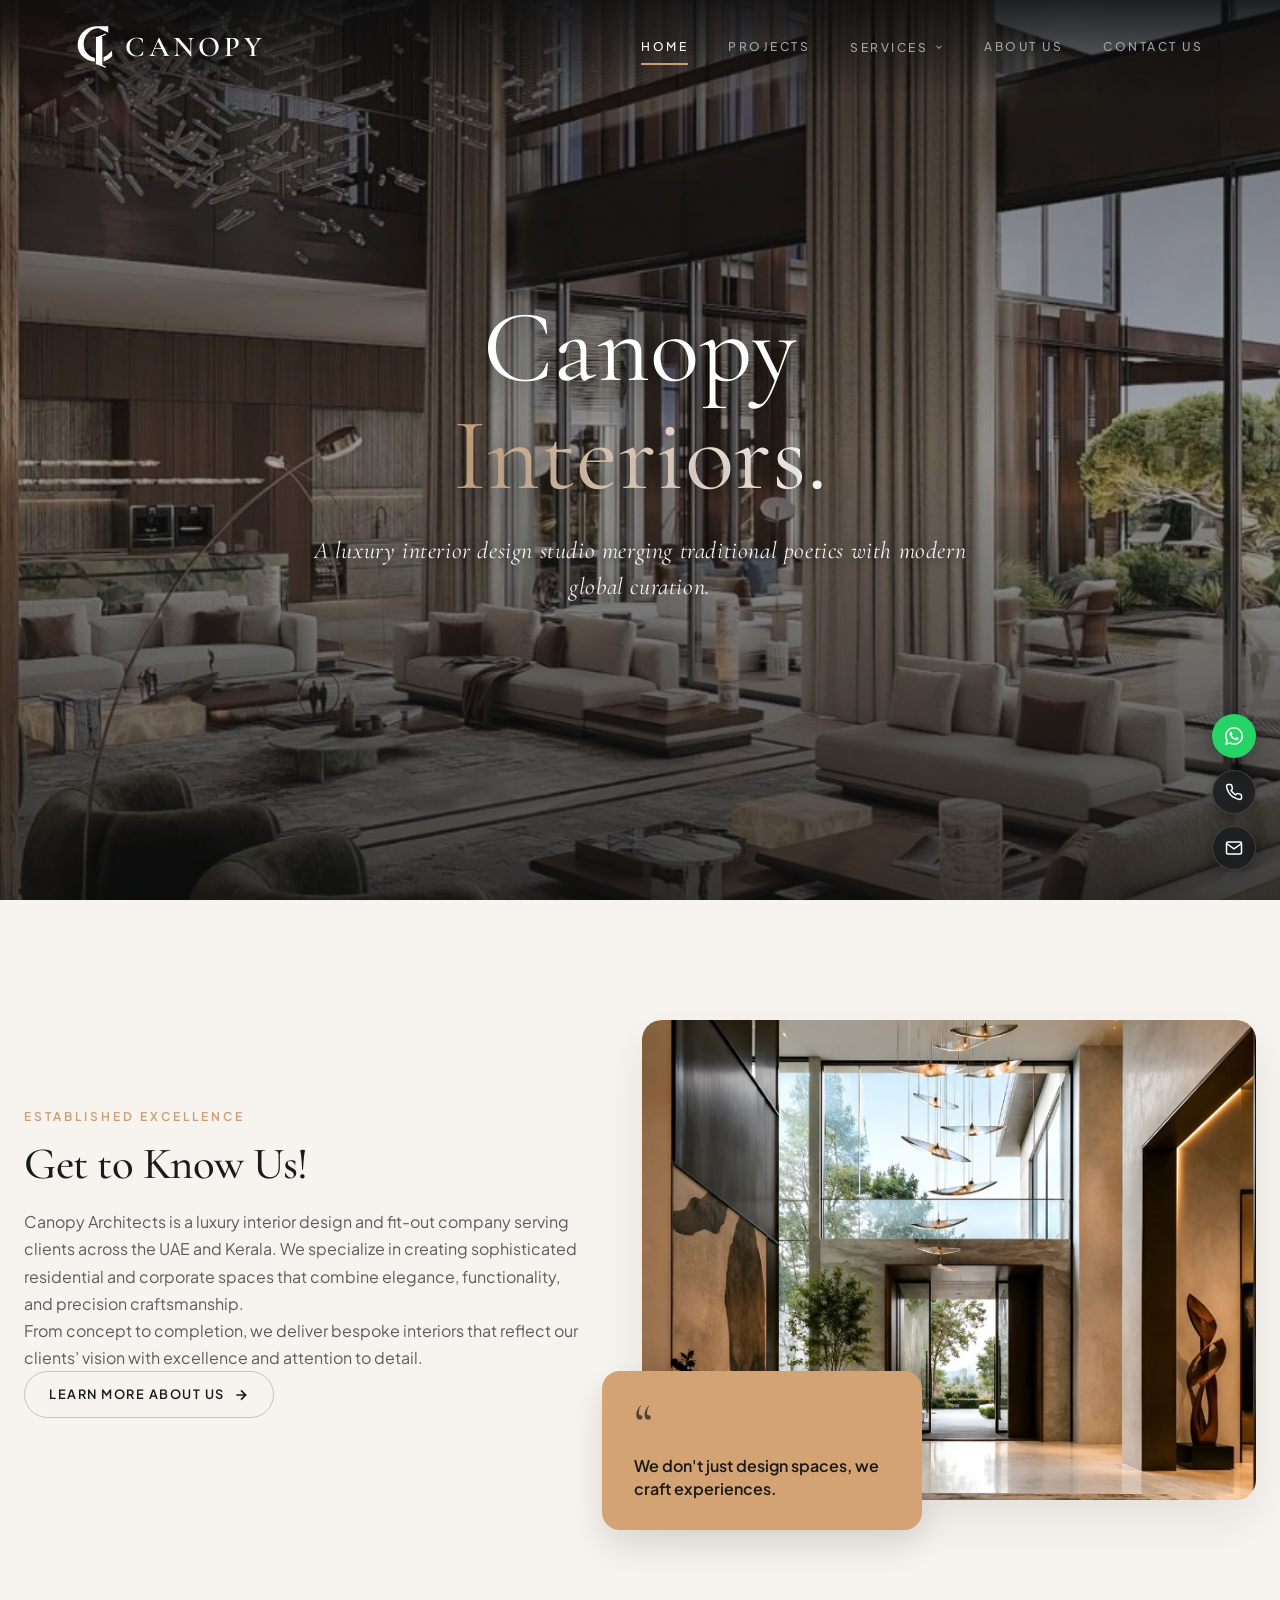
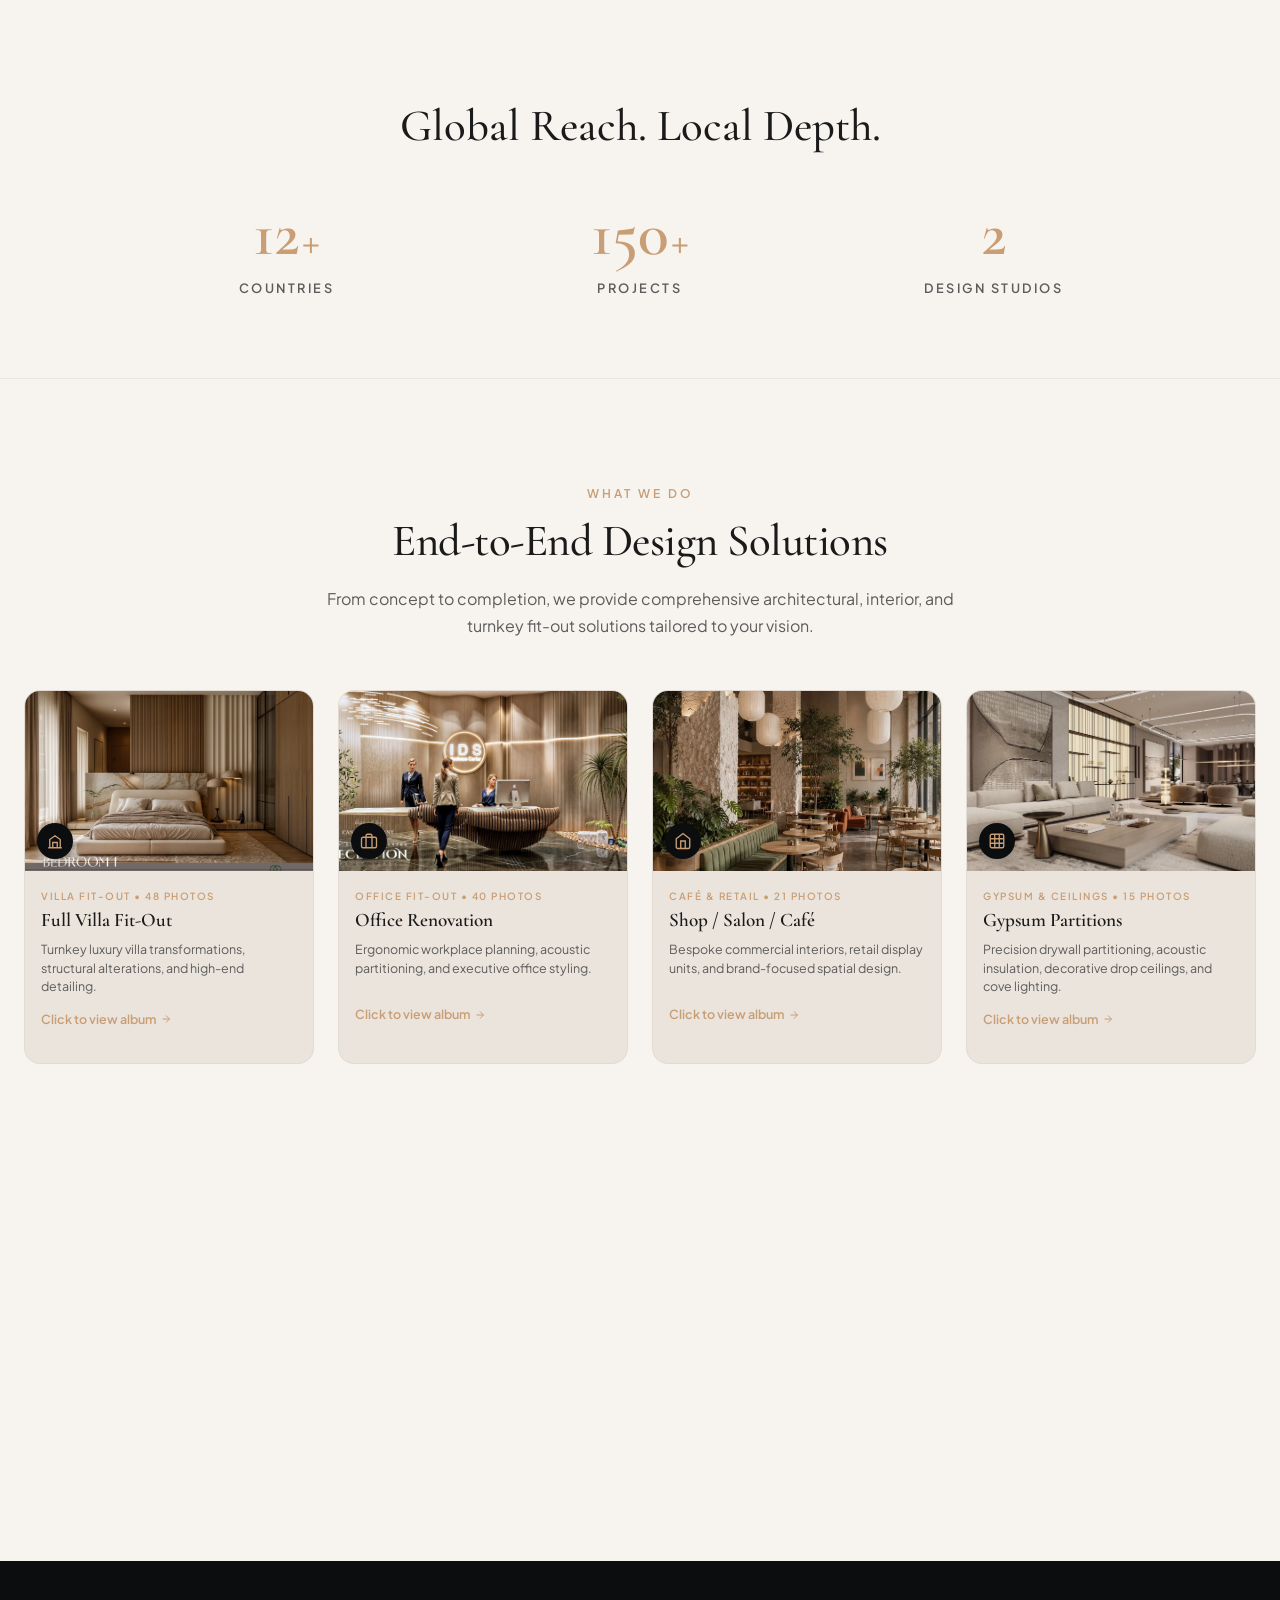
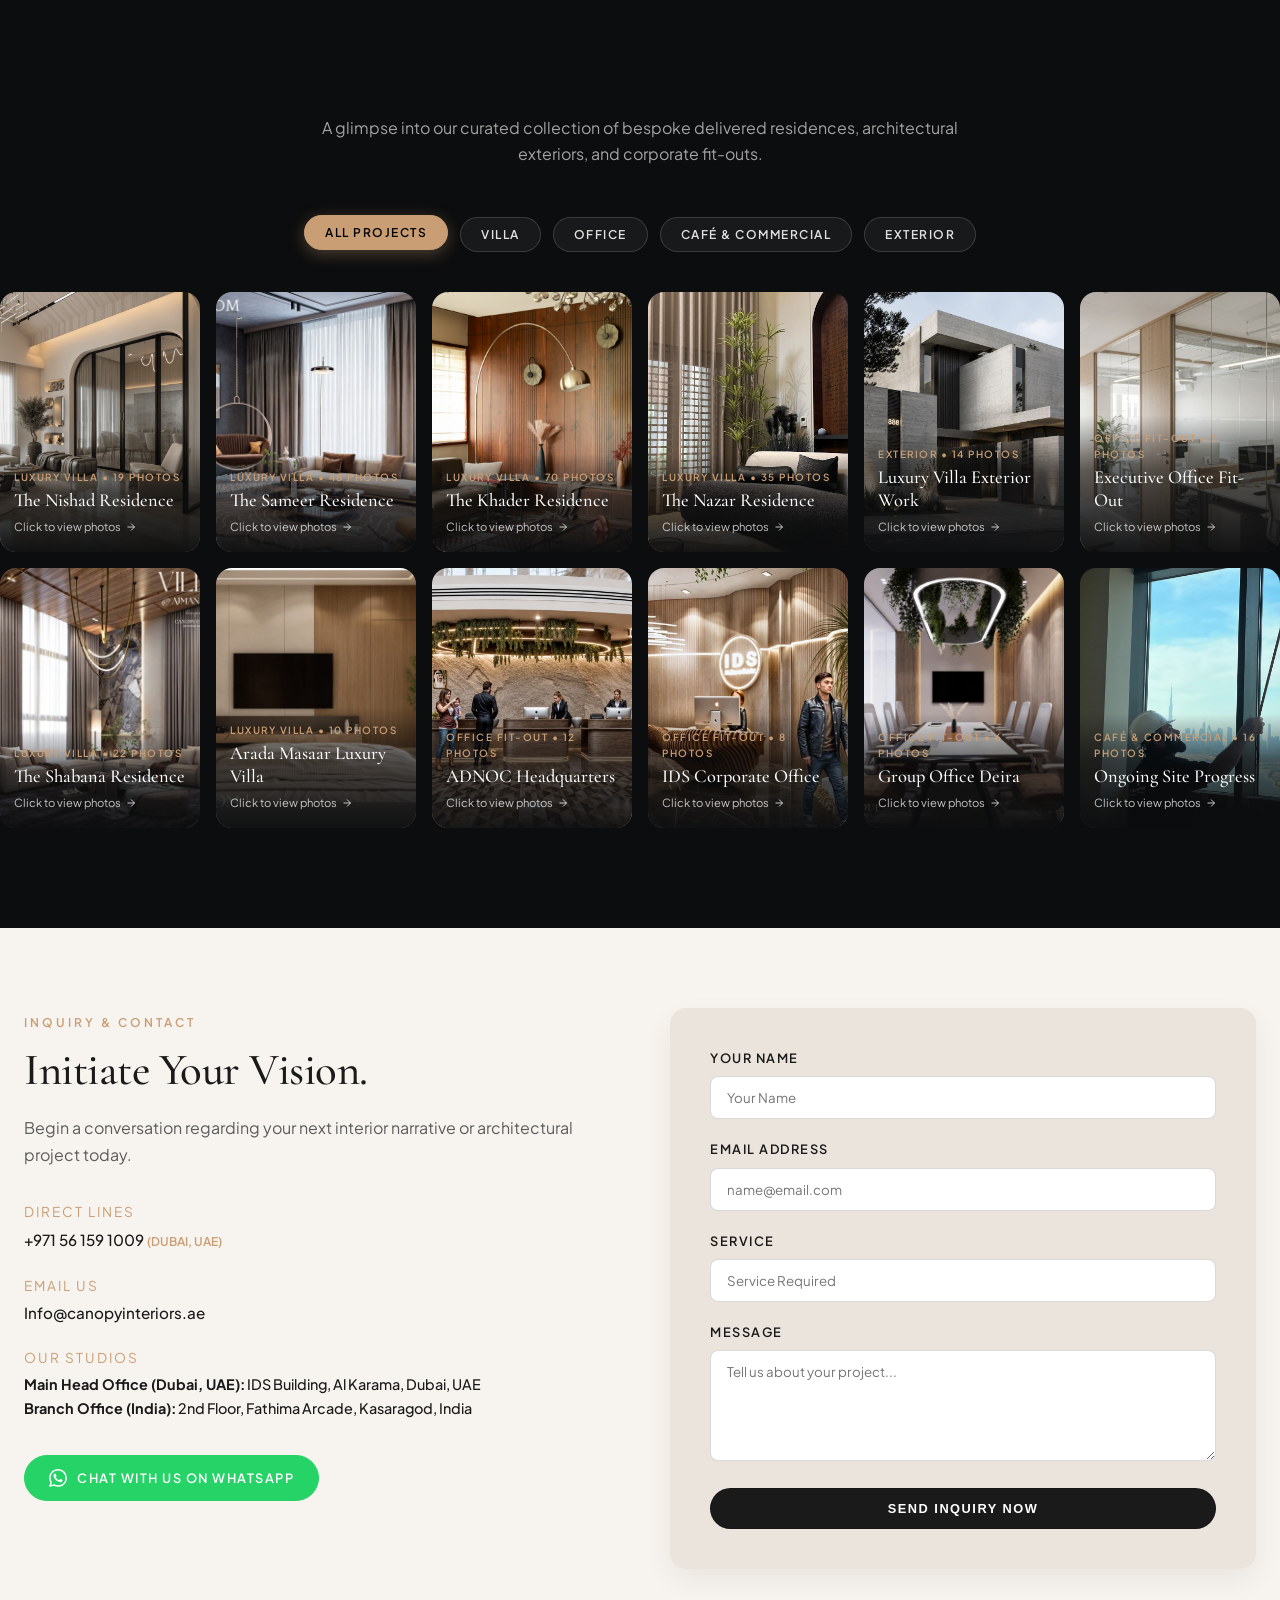
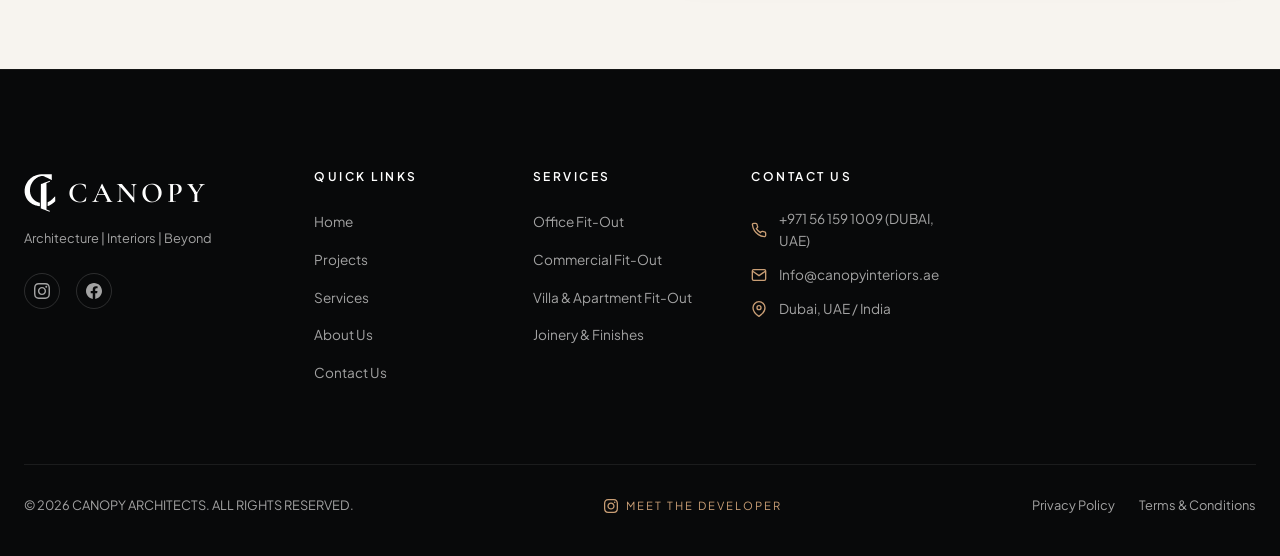
==== commit 847e1d11: "32" ====
--- a/index.html
+++ b/index.html
@@ -69,7 +69,7 @@
     "logo": "https://www.canopyinteriors.ae/images/canopy_logo_mark.svg",
     "image": "https://www.canopyinteriors.ae/images/hero.jpg",
     "description": "Premium interior design and fit-out company in Dubai, UAE specializing in luxury villa interiors, office renovation, and commercial fit-outs.",
-    "email": "Canopy.company555@gmail.com",
+    "email": "Info@canopyinteriors.ae",
     "telephone": "+971561591009",
     "address": {
       "@type": "PostalAddress",
@@ -100,7 +100,7 @@
     "image": "https://www.canopyinteriors.ae/images/hero.jpg",
     "url": "https://www.canopyinteriors.ae",
     "telephone": "+971561591009",
-    "email": "Canopy.company555@gmail.com",
+    "email": "Info@canopyinteriors.ae",
     "address": {
       "@type": "PostalAddress",
       "streetAddress": "IDS Building, Al Karama",
@@ -227,7 +227,7 @@
         "name": "How much does interior design cost in Dubai?",
         "acceptedAnswer": {
           "@type": "Answer",
-          "text": "Interior design costs in Dubai vary based on the scope, size, and luxury level of the project. Canopy Interiors offers bespoke pricing tailored to each client's requirements. Contact us at +971 56 159 1009 or Canopy.company555@gmail.com for a personalized consultation and quote."
+          "text": "Interior design costs in Dubai vary based on the scope, size, and luxury level of the project. Canopy Interiors offers bespoke pricing tailored to each client's requirements. Contact us at +971 56 159 1009 or Info@canopyinteriors.ae for a personalized consultation and quote."
         }
       }
     ]
@@ -371,7 +371,7 @@
         </svg>
         <span>Call Us</span>
       </a>
-      <a href="mailto:Canopy.company555@gmail.com" class="sidebar-contact-btn sidebar-email">
+      <a href="mailto:Info@canopyinteriors.ae" class="sidebar-contact-btn sidebar-email">
         <svg width="18" height="18" viewBox="0 0 24 24" fill="none" stroke="currentColor" stroke-width="2">
           <path d="M4 4h16c1.1 0 2 .9 2 2v12c0 1.1-.9 2-2 2H4c-1.1 0-2-.9-2-2V6c0-1.1.9-2 2-2z"/>
           <polyline points="22,6 12,13 2,6"/>
@@ -410,7 +410,7 @@
               d="M22 16.92v3a2 2 0 0 1-2.18 2 19.79 19.79 0 0 1-8.63-3.07 19.5 19.5 0 0 1-6-6 19.79 19.79 0 0 1-3.07-8.67A2 2 0 0 1 4.11 2h3a2 2 0 0 1 2 1.72 12.84 12.84 0 0 0 .7 2.81 2 2 0 0 1-.45 2.11L8.09 9.91a16 16 0 0 0 6 6l1.27-1.27a2 2 0 0 1 2.11-.45 12.84 12.84 0 0 0 2.81.7A2 2 0 0 1 22 16.92z" />
           </svg>
         </a>
-        <a href="mailto:Canopy.company555@gmail.com" class="float-btn float-dark" aria-label="Email">
+        <a href="mailto:Info@canopyinteriors.ae" class="float-btn float-dark" aria-label="Email">
           <svg width="18" height="18" viewBox="0 0 24 24" fill="none" stroke="currentColor" stroke-width="2">
             <path d="M4 4h16c1.1 0 2 .9 2 2v12c0 1.1-.9 2-2 2H4c-1.1 0-2-.9-2-2V6c0-1.1.9-2 2-2z" />
             <polyline points="22,6 12,13 2,6" />
@@ -917,7 +917,7 @@
 
               <div>
                 <h4 style="font-size: 0.85rem; letter-spacing: 2px; text-transform: uppercase; color: var(--accent-gold); margin-bottom: 6px;">Email Us</h4>
-                <p><a href="mailto:Canopy.company555@gmail.com" style="font-weight: 500; font-size: 0.95rem;">Canopy.company555@gmail.com</a></p>
+                <p><a href="mailto:Info@canopyinteriors.ae" style="font-weight: 500; font-size: 0.95rem;">Info@canopyinteriors.ae</a></p>
               </div>
 
               <div>
@@ -1033,7 +1033,7 @@
                 <path d="M4 4h16c1.1 0 2 .9 2 2v12c0 1.1-.9 2-2 2H4c-1.1 0-2-.9-2-2V6c0-1.1.9-2 2-2z" />
                 <polyline points="22,6 12,13 2,6" />
               </svg>
-              <a href="mailto:Canopy.company555@gmail.com">Canopy.company555@gmail.com</a>
+              <a href="mailto:Info@canopyinteriors.ae">Info@canopyinteriors.ae</a>
             </li>
             <li>
               <svg width="16" height="16" viewBox="0 0 24 24" fill="none" stroke="currentColor" stroke-width="2">
